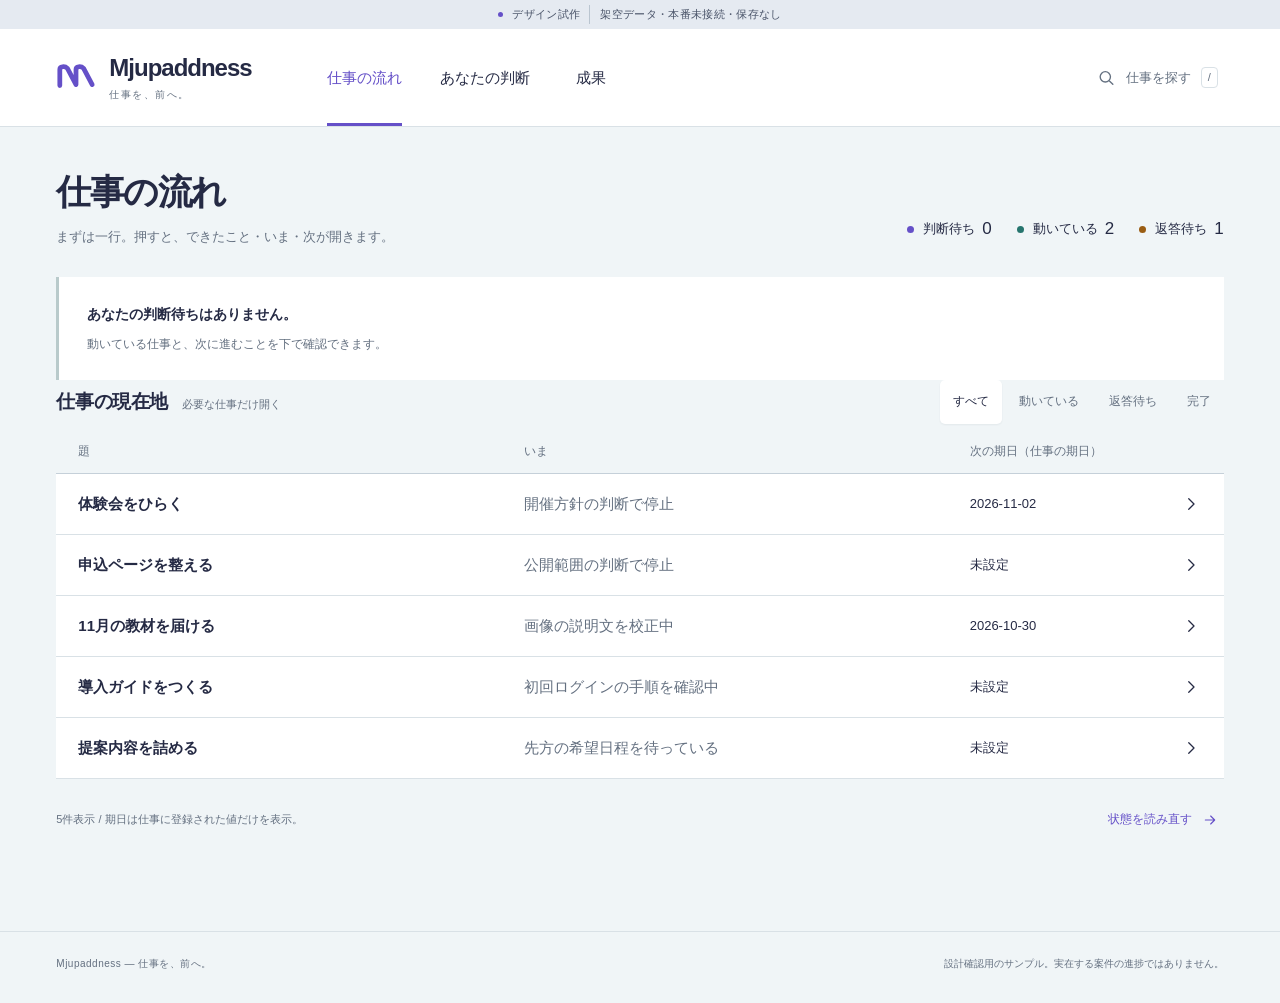
==== index.html @ ec2c4262 "Kapi UI prototype (fictional data)" ====
<!doctype html>
<html lang="ja"><head><meta charset="utf-8"><meta name="viewport" content="width=device-width,initial-scale=1"><meta name="robots" content="noindex,nofollow">
<title>Mjupaddness 試作</title>
<link rel="icon" href="mark.svg" type="image/svg+xml"><link rel="stylesheet" href="style.css"><link rel="stylesheet" href="readability.css">
</head><body>

<a class="skip" href="#main">本文へ移動</a>
<div class="prototype"><span class="prototype-dot"></span>デザイン試作 <span class="prototype-detail">架空データ・本番未接続・保存なし</span></div>
<header class="masthead">
 <a class="brand" href="#flow" aria-label="Mjupaddness 仕事の流れへ"><svg class="brand-mark" viewBox="0 0 42 32" aria-hidden="true"><path d="M4 25V8c0-3 5-4 8-1l9 17V8c0-3 5-4 8-1l9 17" fill="none" stroke="currentColor" stroke-width="5" stroke-linecap="round" stroke-linejoin="round"/></svg><span>Mjupaddness<span class="brand-caption">仕事を、前へ。</span></span></a>
 <nav class="main-nav" aria-label="メイン"><a href="#flow" data-nav="flow">仕事の流れ</a><a href="#decisions" data-nav="decisions">あなたの判断<span id="nav-count"></span></a><a href="#results" data-nav="results">成果</a></nav>
 <button class="search-open" id="open-search" aria-label="仕事を検索"><svg viewBox="0 0 24 24" aria-hidden="true"><circle cx="10.5" cy="10.5" r="6.5"/><path d="m16 16 4 4"/></svg><span>仕事を探す</span><kbd>/</kbd></button>
</header>
<main id="main" tabindex="-1"><div class="loading-state" role="status"><span class="loading-line"></span>仕事の状態を読み込んでいます</div></main>
<footer class="footer"><span>Mjupaddness — 仕事を、前へ。</span><span>設計確認用のサンプル。実在する案件の進捗ではありません。</span></footer>
<dialog id="search-dialog" aria-labelledby="search-title"><div class="dialog-head"><h2 id="search-title">仕事を探す</h2><button class="icon-button" id="close-search" aria-label="検索を閉じる">×</button></div><label class="search-box"><svg viewBox="0 0 24 24" aria-hidden="true"><circle cx="10.5" cy="10.5" r="6.5"/><path d="m16 16 4 4"/></svg><input id="search-input" type="search" placeholder="仕事名・判断内容・担当で検索" autocomplete="off"></label><div id="search-results" aria-live="polite"></div><p class="dialog-foot">この画面内のサンプルを検索します。<kbd>esc</kbd> で閉じる</p></dialog>
<div id="toast" class="toast" role="status" hidden></div>
<script type="module" src="app.mjs"></script>

</body></html>
---- style.css ----
@charset "UTF-8";
:root{--desk:#f0f5f7;--paper:#fff;--ink:#252a44;--muted:#647080;--line:#d9e1e6;--violet:#6550c8;--violet-dark:#4c37ab;--lilac:#eeebfa;--amber:#9a5d13;--teal:#26756e;--sans:"Hiragino Kaku Gothic ProN","Hiragino Sans","Yu Gothic",Meiryo,sans-serif;--radius:10px}
*{box-sizing:border-box}.sr-only{position:absolute;width:1px;height:1px;padding:0;margin:-1px;overflow:hidden;clip:rect(0,0,0,0);white-space:nowrap;border:0}html{scroll-behavior:smooth;scroll-padding-top:46px}body{margin:0;background:var(--desk);color:var(--ink);font-family:var(--sans);font-size:16px;line-height:1.8;-webkit-font-smoothing:antialiased}button,input,textarea{font:inherit}button,a,input,textarea{touch-action:manipulation}button,a{-webkit-tap-highlight-color:transparent}button{color:inherit;cursor:pointer}a{color:inherit;text-decoration:none}button{border:0;background:none}button:disabled{cursor:default;opacity:.45}h1,h2,h3,p{margin:0}h1,h2,h3{font-weight:600;overflow-wrap:anywhere}p,dd,li{overflow-wrap:anywhere}svg{width:22px;height:22px;fill:none;stroke:currentColor;stroke-width:1.7;stroke-linecap:round;stroke-linejoin:round;flex:none}button:focus-visible,a:focus-visible,input:focus-visible,textarea:focus-visible,summary:focus-visible{outline:3px solid var(--violet);outline-offset:4px}button:focus:not(:focus-visible){outline:none}[hidden]{display:none!important}.skip{position:fixed;left:12px;top:-90px;z-index:100;background:white;padding:12px}.skip:focus{top:8px}.prototype{position:sticky;top:0;z-index:30;height:29px;background:#e5eaf1;color:#485267;font-size:11px;display:flex;justify-content:center;align-items:center;gap:9px;letter-spacing:.03em}.prototype-dot{width:5px;height:5px;border-radius:50%;background:var(--violet)}.prototype-detail{padding-left:10px;border-left:1px solid #bac5d0}.masthead{min-height:98px;padding:0 4.4%;display:flex;align-items:center;justify-content:space-between;gap:30px;background:white;border-bottom:1px solid var(--line)}.brand{display:flex;align-items:center;gap:13px;line-height:1.2;font-family:var(--sans);font-size:24px;font-weight:700;letter-spacing:-1px}.brand-mark{width:40px;height:32px;color:var(--violet)}.brand-caption{display:block;margin-top:7px;color:var(--muted);font-size:10px;font-weight:400;letter-spacing:.15em}.main-nav{display:flex;align-self:stretch;gap:38px;align-items:stretch;margin-left:45px}.main-nav a{position:relative;display:flex;align-items:center;gap:8px;font-size:15px;white-space:nowrap;font-weight:500}.main-nav a[aria-current=page]{color:var(--violet)}.main-nav a[aria-current=page]:after{content:"";position:absolute;height:3px;background:var(--violet);bottom:0;left:0;right:0}.main-nav #nav-count:not(:empty){font-size:11px;background:var(--lilac);min-width:22px;height:22px;border-radius:6px;display:grid;place-items:center}.search-open{display:flex;align-items:center;gap:10px;min-height:44px;color:var(--muted);font-size:13px;margin-left:auto}.search-open svg{width:19px}.search-open kbd,kbd{font-family:inherit;font-size:11px;border:1px solid var(--line);padding:0 6px;border-radius:4px;background:white;color:var(--muted)}main{max-width:1440px;padding:40px 4.4% 70px;margin:0 auto;min-height:70vh}main:focus{outline:none}.page-heading{display:flex;justify-content:space-between;align-items:flex-end;gap:24px;margin-bottom:29px}h1{font-size:35px;letter-spacing:-.045em;line-height:1.4}.page-subtitle{font-size:13px;color:var(--muted);margin-top:9px}.heading-status{display:flex;gap:25px;font-size:13px;padding-bottom:4px;white-space:nowrap}.heading-status span{display:flex;gap:7px;align-items:center}.heading-status b{font-size:17px;font-weight:500}.status-dot{width:7px;height:7px;display:inline-block;border-radius:50%;background:var(--violet);margin-right:2px}.status-dot.active{background:var(--teal)}.status-dot.external{background:var(--amber)}.focus{background:var(--lilac);border-radius:4px 24px 24px 4px;display:grid;grid-template-columns:minmax(0,1.4fr) minmax(310px,1fr);position:relative;margin-bottom:44px;isolation:isolate}.focus-main{padding:25px 36px 28px;min-width:0}.focus-heading{display:flex;align-items:center;gap:9px;font-size:12px;color:var(--violet);font-weight:600;margin-bottom:15px}.focus-heading svg{width:21px;height:20px}.focus-question{font-size:27px;line-height:1.75;letter-spacing:-.02em;font-weight:600;max-width:690px;display:block;text-align:left}.focus-meta{display:flex;gap:20px;align-items:center;margin-top:20px;font-size:12px;color:#64647c}.focus-meta .work-name{color:var(--ink);font-size:13px;border-bottom:1px solid #b4a9db;padding-bottom:1px}.focus-proposal{margin-top:17px;max-width:660px;color:#53566e;font-size:14px;line-height:1.8}.focus-proposal span{color:var(--violet);font-size:11px;display:block;margin-bottom:2px}.handoff{background:var(--violet);color:white;padding:27px 32px 25px 38px;border-radius:0 24px 24px 0;position:relative;display:flex;flex-direction:column;justify-content:space-between;gap:22px}.handoff:before{content:"";position:absolute;top:34px;left:-10px;width:20px;height:20px;border-radius:50%;background:var(--lilac)}.handoff-label{display:flex;align-items:center;gap:12px;color:#e4dff8;font-size:12px}.handoff-label:after{content:"";border-top:1px dashed #aaa0e5;flex:1}.handoff h3{font-size:21px;font-weight:500;line-height:1.8;margin:9px 0 5px;max-width:310px}.handoff .next-owner{font-size:12px;color:#e2dcf6}.focus-action-row{display:flex;justify-content:space-between;align-items:center;gap:12px}.primary{background:var(--violet);color:white;min-height:48px;padding:11px 21px;border-radius:7px;display:inline-flex;gap:23px;justify-content:center;align-items:center;font-size:14px;font-weight:500;line-height:1.6}.primary:hover{background:var(--violet-dark)}.primary.light{background:white;color:var(--violet);font-size:13px;min-height:46px;padding:11px 17px;gap:12px}.primary.light:hover{background:var(--lilac)}.primary svg{width:18px}.pager{display:flex;align-items:center;gap:4px;font-size:11px;color:#e5dff8}.pager button{width:34px;height:44px;display:grid;place-items:center;color:white;border:1px solid #ffffff45;border-radius:5px}.pager button:hover{background:#ffffff15}.pager span{margin-right:8px;white-space:nowrap}.pager svg{width:15px}.section-head{display:flex;justify-content:space-between;align-items:center;gap:20px;margin-bottom:17px}.section-head h2{font-size:19px;font-weight:600;letter-spacing:-.02em}.section-head-left{display:flex;align-items:baseline;gap:14px}.section-note{font-size:11px;color:var(--muted)}.filters{display:flex;gap:4px}.filters button{font-size:12px;min-height:44px;padding:8px 13px;border-radius:5px;color:var(--muted)}.filters button[aria-pressed=true]{background:white;color:var(--ink);box-shadow:0 1px 2px #252a4410}.filters button:hover{color:var(--violet)}.flow-labels,.workline{display:grid;grid-template-columns:minmax(180px,1fr) minmax(140px,.88fr) minmax(170px,1fr) minmax(170px,1.04fr) 44px;column-gap:23px}.flow-labels{padding:0 22px 10px;color:var(--muted);font-size:10px;letter-spacing:.05em}.flow-labels span:first-child{font-size:11px}.flow-labels .now-label{color:var(--ink)}.worklines{border-top:1px solid #c5d0d9}.workline{background:white;padding:27px 22px 25px;border-bottom:1px solid var(--line);align-items:start;position:relative;min-height:144px}.workline:hover{background:#fcfdff}.work-title{min-width:0}.project-name{color:var(--muted);font-size:10px;margin-bottom:5px}.work-title h3{font-size:16px;line-height:1.7;font-weight:600;letter-spacing:-.02em}.work-title h3 a:hover{color:var(--violet)}.work-owner{font-size:11px;color:var(--muted);margin-top:9px}.journey-cell{font-size:13px;line-height:1.85;position:relative;padding-top:23px;min-width:0}.journey-cell:before{content:"";position:absolute;left:0;top:5px;width:7px;height:7px;background:#b1bec7;border-radius:50%;box-shadow:0 0 0 5px white;z-index:2}.journey-cell:after{content:"";position:absolute;top:8px;left:8px;right:-23px;border-top:1px solid #b1bec7}.journey-cell.done-cell{color:var(--muted)}.journey-cell.done-cell:before{background:#97aaa8}.journey-cell.now-cell{color:var(--ink);font-weight:500}.journey-cell.now-cell:before{background:var(--teal);box-shadow:0 0 0 4px #e8f3f1}.journey-cell.now-cell:after{border-top:1px dashed #c1cbd3}.workline[data-state=decision] .now-cell:before{background:var(--violet);box-shadow:0 0 0 4px var(--lilac)}.workline[data-state=external] .now-cell:before,.workline[data-state=blocked] .now-cell:before{background:var(--amber);box-shadow:0 0 0 4px #f9eedf}.journey-cell.next-cell:before{background:white;border:1px solid #c0ccd6;width:7px;height:7px}.journey-cell.next-cell:after{display:none}.journey-cell small{font-size:10px;display:block;color:var(--muted);margin-top:4px;font-weight:400}.journey-cell .mobile-label{display:none}.work-open{width:44px;height:44px;display:grid;place-items:center;align-self:center;border:1px solid var(--line);border-radius:50%;color:var(--muted)}.work-open:hover{color:var(--violet);border-color:var(--violet)}.work-open svg{width:18px}.flow-bottom{display:flex;justify-content:space-between;align-items:center;gap:20px;padding:19px 0;color:var(--muted);font-size:11px}.text-button{display:inline-flex;gap:10px;align-items:center;min-height:44px;font-size:12px;color:var(--violet)}.text-button svg{width:16px}.compact-empty{background:white;padding:25px 28px;font-size:14px;border-left:3px solid #b9cacb}.compact-empty p{font-size:12px;color:var(--muted);margin-top:6px}.view-top{display:flex;justify-content:space-between;align-items:center;gap:15px;margin-bottom:24px}.back{font-size:13px;display:inline-flex;gap:9px;align-items:center;min-height:44px;color:var(--muted)}.back svg{width:17px}.back:hover{color:var(--violet)}.detail-position{font-size:12px;color:var(--muted);display:flex;gap:16px;align-items:center}.detail-position a{min-height:44px;display:flex;align-items:center;color:var(--violet);gap:9px}.detail-position svg{width:15px}.decision-page{max-width:1110px;margin:0 auto}.detail-heading{margin-bottom:30px}.detail-kicker{font-size:12px;color:var(--violet);display:flex;gap:12px;align-items:center;margin-bottom:11px}.detail-kicker:before{content:"";width:20px;height:3px;background:var(--violet)}.detail-heading h1{font-size:34px;line-height:1.75;max-width:890px;letter-spacing:-.025em}.detail-work-meta{display:flex;flex-wrap:wrap;gap:8px 24px;font-size:12px;color:var(--muted);margin-top:17px}.detail-work-meta a{border-bottom:1px solid #bcb1e0;color:var(--violet)}.decision-body{display:grid;grid-template-columns:1.1fr 1fr;gap:0;background:white;border-radius:5px 20px 5px 5px;overflow:hidden}.recommendation{padding:33px 36px;background:var(--lilac)}.block-label{font-size:12px;color:var(--violet);font-weight:500;margin-bottom:14px}.recommendation h2{font-size:22px;line-height:1.9;font-weight:500}.not-decided{font-size:11px;color:#655a8e;margin-top:16px;display:flex;gap:7px;align-items:center}.not-decided:before{content:"";height:5px;width:5px;border-radius:50%;background:var(--violet)}.consequence{padding:32px 35px}.consequence h2{font-size:12px;color:var(--muted);font-weight:400;margin-bottom:10px}.consequence .impact-text{font-size:15px;line-height:1.9}.after-decision{margin-top:24px;border-top:1px solid var(--line);padding-top:20px}.after-decision .block-label{margin-bottom:9px}.after-decision p{font-size:16px;line-height:1.9}.after-decision small{font-size:11px;color:var(--muted);display:block;margin-top:5px}.answer-area{margin-top:35px;padding:28px 0;border-top:1px solid #c6d0d9}.answer-title{display:flex;justify-content:space-between;align-items:baseline;gap:16px;margin-bottom:14px}.answer-title h2{font-size:17px}.answer-title .text-button{font-size:11px;min-height:36px}.answer-area textarea{resize:vertical;width:100%;min-height:132px;max-height:450px;background:white;border:1px solid #c7d1da;padding:18px 20px;line-height:1.9;font-size:15px;color:var(--ink);border-radius:6px}.answer-actions{display:flex;align-items:center;justify-content:space-between;gap:20px;margin-top:14px}.answer-actions p{font-size:11px;color:var(--muted);max-width:460px}.secondary{min-height:44px;border:1px solid #c0cbd5;border-radius:6px;padding:9px 16px;font-size:13px;display:inline-flex;align-items:center;justify-content:center;gap:10px;background:white}.secondary:hover{border-color:var(--violet);color:var(--violet)}.decision-sources{border-top:1px solid var(--line);padding:18px 0;font-size:12px;color:var(--muted);display:flex;align-items:center;justify-content:space-between;gap:20px}.decision-sources .text-button{font-size:13px}.decision-sources p{font-size:11px}.decision-help{font-size:11px;color:var(--muted);padding:14px 0}.decision-help summary{cursor:pointer;min-height:44px;display:flex;align-items:center;gap:10px}.decision-help summary:before{content:"＋";font-size:14px}.decision-help[open] summary:before{content:"−"}.decision-help p{padding:0 0 12px 23px;max-width:700px;line-height:1.9}.queue-list{background:white;border-top:1px solid #c5d0d9;margin-top:28px}.queue-item{display:grid;grid-template-columns:1fr auto;gap:22px;align-items:center;padding:30px 30px;border-bottom:1px solid var(--line);min-height:150px}.queue-item .queue-question{display:block;font-size:23px;line-height:1.8;max-width:800px}.queue-item:hover{background:#faf9fe}.queue-item small{display:block;color:var(--muted);font-size:12px;margin-top:9px}.queue-item .work-open{margin-left:20px}.work-detail-page{max-width:1130px;margin:auto}.work-detail-head{display:flex;justify-content:space-between;gap:30px;align-items:flex-start;margin:10px 0 34px}.work-detail-head h1{font-size:35px;line-height:1.6}.work-detail-head .project-name{font-size:12px;margin-bottom:8px}.work-detail-status{display:flex;align-items:center;gap:10px;font-size:13px;min-height:44px;margin-top:9px}.detail-journey{display:grid;grid-template-columns:repeat(4,1fr);gap:22px;background:white;padding:30px 35px 28px;margin-bottom:29px;border-radius:4px}.stage{position:relative;padding-top:32px;font-size:14px;line-height:1.8}.stage:before{content:"";position:absolute;left:0;top:5px;width:11px;height:11px;border:1px solid #bdc9d2;background:white;border-radius:50%;z-index:2;box-shadow:0 0 0 5px white}.stage:after{content:"";position:absolute;left:10px;right:-22px;top:10px;border-top:1px dashed #c6d0d7}.stage:last-child:after{display:none}.stage[data-state=done]:before{background:var(--teal);border-color:var(--teal)}.stage[data-state=done]:after{border-style:solid;border-color:#a2b9b5}.stage[data-state=active]:before{background:var(--teal);border-color:var(--teal);box-shadow:0 0 0 5px #e7f3f0}.stage[data-state=blocked]:before{background:var(--violet);border-color:var(--violet);box-shadow:0 0 0 5px var(--lilac)}.stage small{display:block;font-size:10px;color:var(--muted);margin-top:5px}.work-current{display:grid;grid-template-columns:1fr 1fr;gap:36px;padding:26px 0 30px;border-bottom:1px solid #c9d3db}.work-current h2{font-size:12px;color:var(--muted);font-weight:400;margin-bottom:9px}.work-current p{font-size:21px;line-height:1.8}.work-current small{font-size:12px;color:var(--muted);display:block;margin-top:9px}.work-current .primary{margin-top:15px;font-size:13px}.tabs{display:flex;gap:28px;border-bottom:1px solid #c4cfd7;margin-top:28px}.tabs button{font-size:13px;min-height:50px;padding:8px 2px;position:relative;color:var(--muted)}.tabs button[aria-selected=true]{color:var(--violet)}.tabs button[aria-selected=true]:after{content:"";position:absolute;bottom:-1px;left:0;right:0;height:2px;background:var(--violet)}.tab-content{padding:28px 0;min-height:200px}.definition-list{margin:0;display:grid;grid-template-columns:1fr 1fr;gap:32px 40px}.definition-list dt{font-size:12px;color:var(--muted);margin-bottom:7px}.definition-list dd{margin:0;max-width:580px;line-height:1.95;font-size:15px}.artifact-list{background:white;border-top:1px solid var(--line)}.artifact-row{display:flex;align-items:center;gap:18px;padding:22px 25px;border-bottom:1px solid var(--line);min-height:90px}.artifact-row:hover{background:#faf9fe}.file-glyph{width:40px;height:48px;border:1px solid #b8afd8;border-radius:3px;display:grid;place-items:center;color:var(--violet);font-size:10px;line-height:1.3;letter-spacing:.02em}.artifact-name{font-size:15px;display:block}.artifact-meta{font-size:11px;color:var(--muted);margin-top:3px;display:block}.artifact-row>svg{margin-left:auto;width:18px;color:var(--violet)}.results-intro{font-size:13px;color:var(--muted);margin-top:12px}.history-list{list-style:none;padding:0;margin:0;max-width:800px}.history-list li{position:relative;padding:0 0 28px 30px;border-left:1px solid #ccd6de;margin-left:6px}.history-list li:before{content:"";position:absolute;left:-4px;top:11px;width:7px;height:7px;border-radius:50%;background:#a4b0bf}.history-list h3{font-size:15px}.history-list p{font-size:13px;color:var(--muted);margin-top:7px;line-height:1.9}.history-list li:last-child{border:0}.empty-panel,.error-state,.loading-state{max-width:800px;background:white;padding:40px 38px;border-radius:4px;border-top:3px solid var(--violet)}.empty-panel h2,.error-state h1{font-size:23px}.empty-panel p,.error-state p{margin-top:14px;font-size:14px;color:var(--muted);line-height:1.9}.empty-panel button,.error-state button{margin-top:23px}.loading-state{display:flex;align-items:center;gap:17px;font-size:14px;margin-top:15px}.loading-line{width:45px;height:3px;background:var(--lilac);position:relative}.loading-line:before{content:"";position:absolute;left:0;top:0;width:24px;height:3px;background:var(--violet);animation:load 1.3s ease-in-out infinite alternate}@keyframes load{to{transform:translateX(20px)}}.footer{border-top:1px solid var(--line);padding:23px 4.4% 30px;display:flex;justify-content:space-between;gap:20px;color:var(--muted);font-size:10px}.footer>span:first-child{letter-spacing:.05em}dialog{padding:26px 28px 18px;border:1px solid #d7d8e6;background:#fff;border-radius:12px;color:var(--ink);width:min(620px,calc(100% - 30px));max-height:80dvh;box-shadow:0 24px 100px #252a4426}dialog::backdrop{background:#252a444d;backdrop-filter:blur(3px)}.dialog-head{display:flex;justify-content:space-between;align-items:center;margin-bottom:20px}.dialog-head h2{font-size:19px}.icon-button{width:44px;height:44px;border-radius:50%;background:var(--desk);display:grid;place-items:center;font-size:25px;line-height:1}.search-box{display:flex;align-items:center;gap:12px;border-bottom:2px solid var(--violet);padding:0 0 10px;color:var(--violet)}.search-box input{width:100%;border:0;min-height:44px;outline:none;background:white;font-size:16px;color:var(--ink)}.search-box input:focus-visible{outline:none}.search-result{display:block;padding:18px 4px;border-bottom:1px solid var(--line);font-size:15px}.search-result:hover{color:var(--violet)}.search-result small{font-size:11px;color:var(--muted);display:block;margin-top:4px}.search-zero{font-size:14px;color:var(--muted);padding:30px 0}.dialog-foot{font-size:10px;color:var(--muted);margin-top:17px;line-height:1.7}.toast{position:fixed;bottom:28px;left:50%;transform:translateX(-50%);background:var(--ink);color:white;max-width:calc(100% - 30px);padding:13px 20px;z-index:60;border-radius:7px;font-size:13px;box-shadow:0 7px 30px #252a4430}.readable-sample{max-width:800px;margin:55px auto;padding:30px;line-height:2}.readable-sample h1{font-size:30px}.readable-sample h2{margin-top:30px;font-size:20px}.readable-sample p{margin-top:15px}.readable-sample .sample-warning{padding:15px 20px;background:var(--lilac);font-size:13px;margin-bottom:25px}.readable-sample a{display:inline-block;margin-top:30px;min-height:44px;color:var(--violet)}
@media(min-width:1600px){main{padding-left:60px;padding-right:60px}.masthead{padding-left:max(4.4%,calc((100vw - 1320px)/2));padding-right:max(4.4%,calc((100vw - 1320px)/2))}}
@media(max-width:1150px){.masthead{gap:20px;padding:0 4%}.main-nav{margin-left:10px;gap:25px}.search-open span,.search-open kbd{display:none}.brand{font-size:21px}.focus-main{padding-left:27px;padding-right:27px}.focus-question{font-size:24px}.handoff{padding-left:30px;padding-right:25px}.handoff h3{font-size:19px}.flow-labels,.workline{grid-template-columns:minmax(155px,.9fr) minmax(125px,.8fr) minmax(145px,1fr) minmax(145px,1fr) 38px;column-gap:16px}.journey-cell:after{right:-16px}.workline{padding-left:18px;padding-right:18px}.flow-labels{padding-left:18px;padding-right:18px}.work-title h3{font-size:14px}.journey-cell{font-size:12px}.work-open{width:38px;height:44px}.heading-status{gap:15px}.heading-status span{font-size:12px}.focus-action-row{flex-wrap:wrap}.pager{margin-left:auto}.section-note{display:none}}
@media(max-width:850px){.masthead{min-height:87px;gap:16px}.brand{font-size:19px;gap:9px}.brand-mark{width:32px}.brand-caption{font-size:8px}.main-nav{gap:22px;margin-left:0}.main-nav a{font-size:13px}.heading-status{font-size:11px;gap:14px}.heading-status b{font-size:14px}h1{font-size:30px}.focus{grid-template-columns:1.2fr 1fr}.focus-main{padding:23px}.focus-question{font-size:22px}.focus-proposal{font-size:12px}.focus-meta{gap:10px;font-size:10px;flex-wrap:wrap}.focus-meta .work-name{font-size:11px}.handoff{padding:25px}.handoff h3{font-size:18px}.primary.light{font-size:12px;padding-left:12px;padding-right:12px;gap:10px}.focus-action-row{gap:7px}.pager{width:100%;justify-content:flex-end}.workline{grid-template-columns:1fr 1.1fr 44px;gap:10px 24px;padding:23px}.work-title{grid-row:1/3}.journey-cell.done-cell{display:none}.journey-cell.now-cell{padding-top:0;grid-column:2;grid-row:1;padding-left:18px}.journey-cell.next-cell{padding-top:0;grid-column:2;grid-row:2;padding-left:18px;font-size:11px;color:var(--muted)}.journey-cell.now-cell:before{left:0;top:7px}.journey-cell.now-cell:after{left:3px;right:auto;top:15px;height:calc(100% + 7px);border-top:0;border-left:1px dashed #b4c6d0}.journey-cell.next-cell:before{left:0;top:7px}.work-open{grid-column:3;grid-row:1/3;width:44px}.flow-labels{grid-template-columns:1fr 1.1fr 44px;gap:24px;padding:0 23px 10px}.flow-labels span:nth-child(2),.flow-labels span:nth-child(4){display:none}.journey-cell .mobile-label{display:inline;color:var(--muted);font-size:10px;margin-right:7px}.detail-heading h1{font-size:29px}.recommendation{padding:26px}.consequence{padding:26px}.recommendation h2{font-size:20px}.definition-list{gap:25px}.page-heading{align-items:flex-start}.heading-status{padding-top:10px}.decision-body{grid-template-columns:1fr 1fr}}
@media(max-width:620px){html{scroll-padding-top:42px}.prototype{font-size:9px;height:27px;gap:7px;letter-spacing:0}.prototype-detail{padding-left:7px}.masthead{padding:15px 20px 0;display:grid;grid-template-columns:1fr 44px;gap:10px;min-height:115px}.brand{font-size:22px;gap:10px;align-self:center}.brand-mark{width:33px}.brand-caption{display:none}.main-nav{grid-column:1/3;grid-row:2;gap:29px;min-height:48px;align-self:stretch}.main-nav a{font-size:13px;gap:6px}.main-nav #nav-count:not(:empty){font-size:10px;min-width:19px;height:19px;border-radius:5px}.search-open{grid-column:2;grid-row:1;margin:0;min-width:44px;justify-content:center}.search-open svg{width:21px}main{padding:25px 20px 45px;min-height:65vh}.page-heading{margin-bottom:22px;display:block}.page-subtitle{font-size:11px;margin-top:7px}h1{font-size:29px;line-height:1.4;letter-spacing:-.04em}.heading-status{gap:19px;margin-top:13px;padding:0;font-size:11px}.heading-status span{font-size:11px;gap:5px}.heading-status b{font-size:14px}.status-dot{width:6px;height:6px}.focus{display:block;border-radius:4px 19px 19px 4px;margin-bottom:28px}.focus-main{padding:20px 22px 21px}.focus-heading{font-size:11px;margin-bottom:12px;gap:8px}.focus-heading svg{width:19px}.focus-question{font-size:23px;line-height:1.8;letter-spacing:-.025em}.focus-meta{margin-top:13px;gap:8px 16px;font-size:10px;line-height:1.8}.focus-meta .work-name{font-size:11px}.focus-proposal{font-size:12px;line-height:1.9;margin-top:14px}.focus-proposal span{font-size:10px}.handoff{padding:18px 22px 20px;border-radius:0 0 19px 4px;display:block}.handoff:before{width:16px;height:16px;left:auto;right:26px;top:-8px}.handoff-label{font-size:10px;gap:13px}.handoff h3{font-size:17px;line-height:1.7;margin:7px 0 3px;max-width:100%}.handoff .next-owner{font-size:10px}.focus-action-row{display:flex;flex-wrap:nowrap;margin-top:17px;justify-content:space-between;gap:8px}.primary.light{font-size:11px;min-height:44px;padding:9px 12px;gap:9px}.primary.light svg{width:16px}.pager{width:auto;font-size:10px;gap:3px}.pager span{margin-right:5px}.pager button{height:44px;width:30px}.pager svg{width:13px}.section-head{display:block;margin-bottom:10px}.section-head h2{font-size:17px}.section-head-left{gap:10px}.filters{margin-top:8px;gap:2px;justify-content:flex-start}.filters button{font-size:11px;padding:7px 11px;min-height:40px}.flow-labels{display:none}.workline{display:grid;grid-template-columns:1fr 44px;column-gap:12px;row-gap:0;padding:22px 17px 23px;min-height:0}.work-title{grid-row:auto;grid-column:1}.work-title h3{font-size:17px;line-height:1.7}.project-name{font-size:10px;margin-bottom:4px}.work-owner{font-size:10px;margin-top:5px}.work-open{grid-row:1;grid-column:2;align-self:center}.journey-cell.now-cell{grid-column:1/3;grid-row:2;padding-left:18px;margin:18px 0 0 3px;font-size:14px;line-height:1.9}.journey-cell.now-cell:before{top:10px}.journey-cell.now-cell:after{top:18px;height:calc(100% + 9px)}.journey-cell.next-cell{grid-column:1/3;grid-row:3;padding-left:18px;margin:13px 0 0 3px;font-size:12px;line-height:1.9}.journey-cell.next-cell:before{top:8px}.journey-cell small{font-size:10px;margin-top:2px}.journey-cell .mobile-label{font-size:10px;display:block;margin-bottom:3px}.flow-bottom{display:block;padding:13px 0;font-size:10px}.flow-bottom .text-button{font-size:11px}.view-top{margin-bottom:18px}.back{font-size:12px;gap:7px}.detail-position{font-size:10px;gap:10px}.detail-position a{font-size:10px;gap:4px}.detail-heading{margin-bottom:24px}.detail-kicker{font-size:10px;margin-bottom:10px;gap:9px}.detail-kicker:before{width:16px}.detail-heading h1{font-size:25px;line-height:1.85;letter-spacing:-.03em}.detail-work-meta{font-size:10px;margin-top:15px;gap:5px 16px;line-height:1.9}.decision-body{display:block;border-radius:4px 16px 4px 4px}.recommendation{padding:24px 24px}.block-label{font-size:11px;margin-bottom:11px}.recommendation h2{font-size:19px;line-height:1.95}.not-decided{font-size:10px;margin-top:13px}.consequence{padding:24px}.consequence h2{font-size:11px}.consequence .impact-text{font-size:14px;line-height:1.95}.after-decision{margin-top:20px;padding-top:18px}.after-decision p{font-size:15px;line-height:1.85}.after-decision small{font-size:10px}.answer-area{margin-top:28px;padding:22px 0}.answer-title{align-items:flex-start;gap:8px;margin-bottom:12px}.answer-title h2{font-size:15px}.answer-title .text-button{font-size:10px;min-height:30px;gap:5px;max-width:145px;line-height:1.7;text-align:right}.answer-area textarea{font-size:16px;line-height:1.9;padding:15px;min-height:155px}.answer-actions{display:block;margin-top:10px}.answer-actions p{font-size:10px}.answer-actions .secondary{margin-top:13px;font-size:12px;width:100%}.decision-sources{display:block;padding:13px 0}.decision-sources .text-button{font-size:12px}.decision-sources p{font-size:10px;line-height:1.9}.decision-help{font-size:10px}.decision-help p{padding-left:0}.queue-list{margin-top:20px}.queue-item{padding:23px 20px;gap:5px;min-height:0}.queue-item .queue-question{font-size:19px;line-height:1.9}.queue-item small{font-size:10px;line-height:1.9}.queue-item .work-open{margin-left:10px}.work-detail-head{display:block;margin:8px 0 23px}.work-detail-head h1{font-size:28px;line-height:1.75}.work-detail-head .project-name{font-size:11px}.work-detail-status{font-size:11px;margin-top:10px;min-height:30px}.detail-journey{grid-template-columns:1fr;gap:0;padding:26px 24px;margin-bottom:14px}.stage{padding:0 0 24px 30px;font-size:14px;line-height:1.7}.stage:last-child{padding-bottom:0}.stage:before{left:0;top:5px}.stage:after{top:16px;left:5px;right:auto;height:calc(100% - 4px);border-left:1px dashed #c6d0d7;border-top:0}.stage[data-state=done]:after{border-style:solid;border-color:#a2b9b5}.stage small{font-size:10px;margin-top:2px}.work-current{display:block;padding:20px 0}.work-current>div+div{margin-top:20px}.work-current h2{font-size:11px;margin-bottom:6px}.work-current p{font-size:19px;line-height:1.85}.work-current small{font-size:11px;margin-top:7px}.work-current .primary{min-height:44px;font-size:12px}.tabs{gap:25px;margin-top:20px}.tabs button{font-size:12px;min-height:47px}.definition-list{grid-template-columns:1fr;gap:22px}.definition-list dt{font-size:11px}.definition-list dd{font-size:14px;line-height:1.95}.tab-content{padding:23px 0}.artifact-row{padding:18px 18px;gap:13px}.artifact-name{font-size:13px;line-height:1.9}.artifact-meta{font-size:10px;line-height:1.8}.file-glyph{width:33px;height:42px;font-size:8px}.results-intro{font-size:12px;line-height:1.9}.history-list h3{font-size:14px}.history-list p{font-size:12px}.empty-panel,.error-state,.loading-state{padding:27px 23px}.empty-panel h2,.error-state h1{font-size:21px;line-height:1.8}.empty-panel p,.error-state p{font-size:13px}.loading-state{font-size:12px;gap:12px}.footer{padding:20px 20px;display:block;font-size:9px}.footer span{display:block}.footer span+span{margin-top:6px}dialog{padding:19px 20px 15px;max-height:85dvh}.dialog-head{margin-bottom:14px}.dialog-head h2{font-size:17px}.search-box{gap:8px}.search-box input{font-size:14px}.search-result{font-size:14px;line-height:1.8}.dialog-foot{font-size:9px}.toast{bottom:18px;font-size:12px;width:calc(100% - 35px);text-align:center}.readable-sample{margin:20px auto;padding:20px}.readable-sample h1{font-size:25px}}
@media(max-width:350px){.masthead{padding-left:16px;padding-right:16px}.main-nav{gap:22px}.main-nav a{font-size:12px}main{padding-left:16px;padding-right:16px}.focus-main{padding:18px}.focus-question{font-size:21px}.handoff{padding-left:18px;padding-right:18px}.focus-action-row{flex-wrap:wrap}.pager{margin-left:auto}.focus-proposal{font-size:11px}.heading-status{gap:12px}.filters button{padding-left:9px;padding-right:9px;font-size:10px}.detail-heading h1{font-size:23px}.answer-title{display:block}.answer-title .text-button{max-width:none;text-align:left;margin-top:5px}}
@media(prefers-reduced-motion:reduce){*,*:before,*:after{animation:none!important;transition:none!important;scroll-behavior:auto!important}}
---- readability.css ----
/* Readability pass after inspecting real PC and phone captures. */
/* Collapse feedback: scope overrides to the new native disclosures. */
.worklines .workline{display:block;min-height:0;padding:0;overflow:visible}
.work-summary,.collapsed-labels{display:grid;grid-template-columns:minmax(0,1fr) minmax(0,1fr) 190px 22px;gap:20px;align-items:center;padding:0 22px}
.work-summary{list-style:none;min-height:60px;cursor:pointer;border-radius:8px;font-size:15px}
.work-summary::-webkit-details-marker{display:none}
.work-summary:hover{background:var(--desk)}
.work-summary>span{min-width:0}
.summary-title,.summary-now{white-space:nowrap;overflow:hidden;text-overflow:ellipsis}
.summary-title{font-weight:600}.summary-now{color:var(--muted)}
.summary-due{font-size:13px;white-space:nowrap;font-variant-numeric:tabular-nums}.summary-due>span{display:none}
.collapsed-labels{font-size:12px;color:var(--muted);padding-bottom:10px}
.collapse-chevron{display:flex;align-items:center;justify-content:center}.collapse-chevron svg{width:18px;height:18px}
.workline[open]>.work-summary .collapse-chevron{transform:rotate(90deg)}
.work-expanded{padding:6px 22px 20px;border-top:1px solid var(--line)}
.expanded-title{font-weight:600;margin-top:14px;overflow-wrap:anywhere}
.expanded-meta{font-size:12px;color:var(--muted);margin:10px 0 16px}
.expanded-journey{display:grid;grid-template-columns:repeat(3,minmax(0,1fr));gap:24px;list-style:none;margin:0;padding:0}
.expanded-journey li{min-width:0;border-left:2px solid var(--line);padding-left:14px}
.expanded-journey li:nth-child(2){border-color:var(--violet)}.expanded-journey li:last-child{border-left-style:dashed}
.expanded-journey h3{font-size:12px;color:var(--muted);margin-bottom:6px}.expanded-journey p{font-size:15px}.expanded-journey small{font-size:12px;color:var(--muted)}
.expanded-links{display:flex;gap:24px;flex-wrap:wrap;margin-top:14px}.expanded-links a{min-height:44px}
.decision-overview{margin-bottom:28px}.decision-overview-head{display:flex;justify-content:space-between;align-items:center;margin-bottom:10px;gap:12px}.decision-overview-head h2{font-size:17px}.decision-overview-head h2 span{font-size:13px;color:var(--violet);margin-left:8px}.decision-overview-head>span{font-size:12px;color:var(--muted)}
.compact-queue{gap:0;margin:0;border:1px solid var(--line);border-radius:8px;background:var(--paper);overflow:visible}
.compact-queue .queue-item{padding:12px 20px;min-height:64px;gap:14px;border:0;border-bottom:1px solid var(--line);border-radius:0;box-shadow:none}
.compact-queue>.queue-item:last-child{border-bottom:0}.queue-copy{display:block;min-width:0}
.compact-queue .queue-question{display:block;white-space:nowrap;overflow:hidden;text-overflow:ellipsis;font-size:15px;line-height:1.7}
.compact-queue .queue-item small{display:block;white-space:nowrap;overflow:hidden;text-overflow:ellipsis;font-size:12px;line-height:1.7;margin-top:2px}
.queue-more>summary{cursor:pointer;padding:10px 20px;min-height:44px;color:var(--violet);font-size:14px}.more-hint{font-size:11px;margin-left:12px;color:var(--muted)}
@media(max-width:620px){
 .work-summary,.collapsed-labels{grid-template-columns:minmax(0,1fr) minmax(0,1fr) 72px 14px;gap:8px;padding-left:10px;padding-right:10px}
 .work-summary{min-height:54px;font-size:13px}.summary-due{font-size:11px}.collapsed-labels{font-size:10px;padding-bottom:8px}.collapsed-labels span:nth-child(3){font-size:0}.collapsed-labels span:nth-child(3):after{content:'次の期日';font-size:10px}
 .collapse-chevron svg{width:14px;height:14px}.work-expanded{padding:6px 14px 14px}.expanded-meta{font-size:11px}.expanded-journey{grid-template-columns:1fr;gap:16px}.expanded-journey p{font-size:15px}.expanded-links{gap:8px 20px}.expanded-links a{font-size:13px}
 .decision-overview-head h2{font-size:15px}.decision-overview-head>span{display:none}.compact-queue .queue-item{padding:10px 14px;min-height:64px}.compact-queue .queue-question{font-size:14px}.compact-queue .queue-item small{font-size:11px}.queue-more>summary{padding-left:14px}.decision-overview{margin-bottom:24px}
}
h1:focus{outline:none}.keep-phrase{display:inline-block;max-width:100%}.pager button{width:44px;min-width:44px}.filters button{min-height:44px}.work-open{min-width:44px;min-height:44px}.answer-title .text-button{min-height:44px}
@media(min-width:851px){.journey-cell{font-size:15px;line-height:1.9}.work-title h3{font-size:17px}.work-owner{font-size:12px}.workline{min-height:145px}.project-name{font-size:11px}.flow-labels{font-size:11px}.flow-labels span:first-child{font-size:11px}}
@media(max-width:620px){.focus-proposal{font-size:14px;line-height:1.85}.focus-proposal span{font-size:11px}.focus-meta{font-size:11px}.focus-meta .work-name{font-size:12px}.handoff .next-owner{font-size:11px}.journey-cell.now-cell{font-size:16px}.journey-cell.next-cell{font-size:14px}.work-owner{font-size:12px}.project-name{font-size:11px}.pager button{width:44px;min-width:44px}.pager span{margin-right:3px}.focus-action-row{gap:7px}.primary.light{font-size:11px;gap:7px;padding-left:10px;padding-right:10px}}
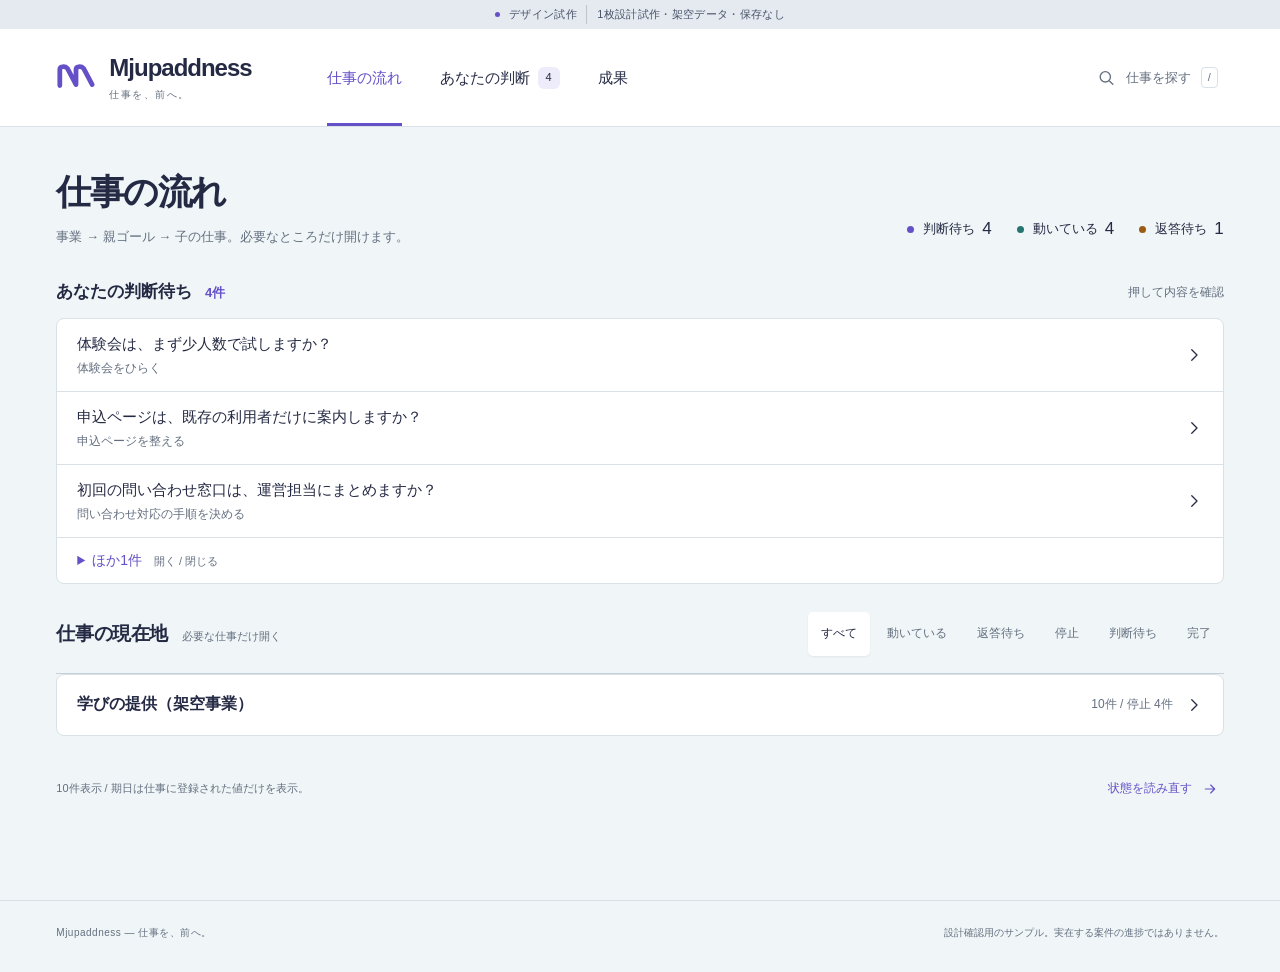
==== commit fa814c46: "Update approved Kapi prototype: collapsed goal tree and mobile layout" ====
--- a/index.html
+++ b/index.html
@@ -1,11 +1,77 @@
 <!doctype html>
-<html lang="ja"><head><meta charset="utf-8"><meta name="viewport" content="width=device-width,initial-scale=1"><meta name="robots" content="noindex,nofollow">
-<title>Mjupaddness 試作</title>
-<link rel="icon" href="mark.svg" type="image/svg+xml"><link rel="stylesheet" href="style.css"><link rel="stylesheet" href="readability.css">
-</head><body>
+<html lang="ja">
+<head><meta charset="utf-8"><meta name="viewport" content="width=device-width,initial-scale=1"><meta name="color-scheme" content="light"><meta name="theme-color" content="#f0f5f7"><title>仕事の流れ — Mjupaddness</title><meta name="robots" content="noindex,nofollow"><style>@charset "UTF-8";
+:root{--desk:#f0f5f7;--paper:#fff;--ink:#252a44;--muted:#647080;--line:#d9e1e6;--violet:#6550c8;--violet-dark:#4c37ab;--lilac:#eeebfa;--amber:#9a5d13;--teal:#26756e;--sans:"Hiragino Kaku Gothic ProN","Hiragino Sans","Yu Gothic",Meiryo,sans-serif;--radius:10px}
+*{box-sizing:border-box}.sr-only{position:absolute;width:1px;height:1px;padding:0;margin:-1px;overflow:hidden;clip:rect(0,0,0,0);white-space:nowrap;border:0}html{scroll-behavior:smooth;scroll-padding-top:46px}body{margin:0;background:var(--desk);color:var(--ink);font-family:var(--sans);font-size:16px;line-height:1.8;-webkit-font-smoothing:antialiased}button,input,textarea{font:inherit}button,a,input,textarea{touch-action:manipulation}button,a{-webkit-tap-highlight-color:transparent}button{color:inherit;cursor:pointer}a{color:inherit;text-decoration:none}button{border:0;background:none}button:disabled{cursor:default;opacity:.45}h1,h2,h3,p{margin:0}h1,h2,h3{font-weight:600;overflow-wrap:anywhere}p,dd,li{overflow-wrap:anywhere}svg{width:22px;height:22px;fill:none;stroke:currentColor;stroke-width:1.7;stroke-linecap:round;stroke-linejoin:round;flex:none}button:focus-visible,a:focus-visible,input:focus-visible,textarea:focus-visible,summary:focus-visible{outline:3px solid var(--violet);outline-offset:4px}button:focus:not(:focus-visible){outline:none}[hidden]{display:none!important}.skip{position:fixed;left:12px;top:-90px;z-index:100;background:white;padding:12px}.skip:focus{top:8px}.prototype{position:sticky;top:0;z-index:30;height:29px;background:#e5eaf1;color:#485267;font-size:11px;display:flex;justify-content:center;align-items:center;gap:9px;letter-spacing:.03em}.prototype-dot{width:5px;height:5px;border-radius:50%;background:var(--violet)}.prototype-detail{padding-left:10px;border-left:1px solid #bac5d0}.masthead{min-height:98px;padding:0 4.4%;display:flex;align-items:center;justify-content:space-between;gap:30px;background:white;border-bottom:1px solid var(--line)}.brand{display:flex;align-items:center;gap:13px;line-height:1.2;font-family:var(--sans);font-size:24px;font-weight:700;letter-spacing:-1px}.brand-mark{width:40px;height:32px;color:var(--violet)}.brand-caption{display:block;margin-top:7px;color:var(--muted);font-size:10px;font-weight:400;letter-spacing:.15em}.main-nav{display:flex;align-self:stretch;gap:38px;align-items:stretch;margin-left:45px}.main-nav a{position:relative;display:flex;align-items:center;gap:8px;font-size:15px;white-space:nowrap;font-weight:500}.main-nav a[aria-current=page]{color:var(--violet)}.main-nav a[aria-current=page]:after{content:"";position:absolute;height:3px;background:var(--violet);bottom:0;left:0;right:0}.main-nav #nav-count:not(:empty){font-size:11px;background:var(--lilac);min-width:22px;height:22px;border-radius:6px;display:grid;place-items:center}.search-open{display:flex;align-items:center;gap:10px;min-height:44px;color:var(--muted);font-size:13px;margin-left:auto}.search-open svg{width:19px}.search-open kbd,kbd{font-family:inherit;font-size:11px;border:1px solid var(--line);padding:0 6px;border-radius:4px;background:white;color:var(--muted)}main{max-width:1440px;padding:40px 4.4% 70px;margin:0 auto;min-height:70vh}main:focus{outline:none}.page-heading{display:flex;justify-content:space-between;align-items:flex-end;gap:24px;margin-bottom:29px}h1{font-size:35px;letter-spacing:-.045em;line-height:1.4}.page-subtitle{font-size:13px;color:var(--muted);margin-top:9px}.heading-status{display:flex;gap:25px;font-size:13px;padding-bottom:4px;white-space:nowrap}.heading-status span{display:flex;gap:7px;align-items:center}.heading-status b{font-size:17px;font-weight:500}.status-dot{width:7px;height:7px;display:inline-block;border-radius:50%;background:var(--violet);margin-right:2px}.status-dot.active{background:var(--teal)}.status-dot.external{background:var(--amber)}.focus{background:var(--lilac);border-radius:4px 24px 24px 4px;display:grid;grid-template-columns:minmax(0,1.4fr) minmax(310px,1fr);position:relative;margin-bottom:44px;isolation:isolate}.focus-main{padding:25px 36px 28px;min-width:0}.focus-heading{display:flex;align-items:center;gap:9px;font-size:12px;color:var(--violet);font-weight:600;margin-bottom:15px}.focus-heading svg{width:21px;height:20px}.focus-question{font-size:27px;line-height:1.75;letter-spacing:-.02em;font-weight:600;max-width:690px;display:block;text-align:left}.focus-meta{display:flex;gap:20px;align-items:center;margin-top:20px;font-size:12px;color:#64647c}.focus-meta .work-name{color:var(--ink);font-size:13px;border-bottom:1px solid #b4a9db;padding-bottom:1px}.focus-proposal{margin-top:17px;max-width:660px;color:#53566e;font-size:14px;line-height:1.8}.focus-proposal span{color:var(--violet);font-size:11px;display:block;margin-bottom:2px}.handoff{background:var(--violet);color:white;padding:27px 32px 25px 38px;border-radius:0 24px 24px 0;position:relative;display:flex;flex-direction:column;justify-content:space-between;gap:22px}.handoff:before{content:"";position:absolute;top:34px;left:-10px;width:20px;height:20px;border-radius:50%;background:var(--lilac)}.handoff-label{display:flex;align-items:center;gap:12px;color:#e4dff8;font-size:12px}.handoff-label:after{content:"";border-top:1px dashed #aaa0e5;flex:1}.handoff h3{font-size:21px;font-weight:500;line-height:1.8;margin:9px 0 5px;max-width:310px}.handoff .next-owner{font-size:12px;color:#e2dcf6}.focus-action-row{display:flex;justify-content:space-between;align-items:center;gap:12px}.primary{background:var(--violet);color:white;min-height:48px;padding:11px 21px;border-radius:7px;display:inline-flex;gap:23px;justify-content:center;align-items:center;font-size:14px;font-weight:500;line-height:1.6}.primary:hover{background:var(--violet-dark)}.primary.light{background:white;color:var(--violet);font-size:13px;min-height:46px;padding:11px 17px;gap:12px}.primary.light:hover{background:var(--lilac)}.primary svg{width:18px}.pager{display:flex;align-items:center;gap:4px;font-size:11px;color:#e5dff8}.pager button{width:34px;height:44px;display:grid;place-items:center;color:white;border:1px solid #ffffff45;border-radius:5px}.pager button:hover{background:#ffffff15}.pager span{margin-right:8px;white-space:nowrap}.pager svg{width:15px}.section-head{display:flex;justify-content:space-between;align-items:center;gap:20px;margin-bottom:17px}.section-head h2{font-size:19px;font-weight:600;letter-spacing:-.02em}.section-head-left{display:flex;align-items:baseline;gap:14px}.section-note{font-size:11px;color:var(--muted)}.filters{display:flex;gap:4px}.filters button{font-size:12px;min-height:44px;padding:8px 13px;border-radius:5px;color:var(--muted)}.filters button[aria-pressed=true]{background:white;color:var(--ink);box-shadow:0 1px 2px #252a4410}.filters button:hover{color:var(--violet)}.flow-labels,.workline{display:grid;grid-template-columns:minmax(180px,1fr) minmax(140px,.88fr) minmax(170px,1fr) minmax(170px,1.04fr) 44px;column-gap:23px}.flow-labels{padding:0 22px 10px;color:var(--muted);font-size:10px;letter-spacing:.05em}.flow-labels span:first-child{font-size:11px}.flow-labels .now-label{color:var(--ink)}.worklines{border-top:1px solid #c5d0d9}.workline{background:white;padding:27px 22px 25px;border-bottom:1px solid var(--line);align-items:start;position:relative;min-height:144px}.workline:hover{background:#fcfdff}.work-title{min-width:0}.project-name{color:var(--muted);font-size:10px;margin-bottom:5px}.work-title h3{font-size:16px;line-height:1.7;font-weight:600;letter-spacing:-.02em}.work-title h3 a:hover{color:var(--violet)}.work-owner{font-size:11px;color:var(--muted);margin-top:9px}.journey-cell{font-size:13px;line-height:1.85;position:relative;padding-top:23px;min-width:0}.journey-cell:before{content:"";position:absolute;left:0;top:5px;width:7px;height:7px;background:#b1bec7;border-radius:50%;box-shadow:0 0 0 5px white;z-index:2}.journey-cell:after{content:"";position:absolute;top:8px;left:8px;right:-23px;border-top:1px solid #b1bec7}.journey-cell.done-cell{color:var(--muted)}.journey-cell.done-cell:before{background:#97aaa8}.journey-cell.now-cell{color:var(--ink);font-weight:500}.journey-cell.now-cell:before{background:var(--teal);box-shadow:0 0 0 4px #e8f3f1}.journey-cell.now-cell:after{border-top:1px dashed #c1cbd3}.workline[data-state=decision] .now-cell:before{background:var(--violet);box-shadow:0 0 0 4px var(--lilac)}.workline[data-state=external] .now-cell:before,.workline[data-state=blocked] .now-cell:before{background:var(--amber);box-shadow:0 0 0 4px #f9eedf}.journey-cell.next-cell:before{background:white;border:1px solid #c0ccd6;width:7px;height:7px}.journey-cell.next-cell:after{display:none}.journey-cell small{font-size:10px;display:block;color:var(--muted);margin-top:4px;font-weight:400}.journey-cell .mobile-label{display:none}.work-open{width:44px;height:44px;display:grid;place-items:center;align-self:center;border:1px solid var(--line);border-radius:50%;color:var(--muted)}.work-open:hover{color:var(--violet);border-color:var(--violet)}.work-open svg{width:18px}.flow-bottom{display:flex;justify-content:space-between;align-items:center;gap:20px;padding:19px 0;color:var(--muted);font-size:11px}.text-button{display:inline-flex;gap:10px;align-items:center;min-height:44px;font-size:12px;color:var(--violet)}.text-button svg{width:16px}.compact-empty{background:white;padding:25px 28px;font-size:14px;border-left:3px solid #b9cacb}.compact-empty p{font-size:12px;color:var(--muted);margin-top:6px}.view-top{display:flex;justify-content:space-between;align-items:center;gap:15px;margin-bottom:24px}.back{font-size:13px;display:inline-flex;gap:9px;align-items:center;min-height:44px;color:var(--muted)}.back svg{width:17px}.back:hover{color:var(--violet)}.detail-position{font-size:12px;color:var(--muted);display:flex;gap:16px;align-items:center}.detail-position a{min-height:44px;display:flex;align-items:center;color:var(--violet);gap:9px}.detail-position svg{width:15px}.decision-page{max-width:1110px;margin:0 auto}.detail-heading{margin-bottom:30px}.detail-kicker{font-size:12px;color:var(--violet);display:flex;gap:12px;align-items:center;margin-bottom:11px}.detail-kicker:before{content:"";width:20px;height:3px;background:var(--violet)}.detail-heading h1{font-size:34px;line-height:1.75;max-width:890px;letter-spacing:-.025em}.detail-work-meta{display:flex;flex-wrap:wrap;gap:8px 24px;font-size:12px;color:var(--muted);margin-top:17px}.detail-work-meta a{border-bottom:1px solid #bcb1e0;color:var(--violet)}.decision-body{display:grid;grid-template-columns:1.1fr 1fr;gap:0;background:white;border-radius:5px 20px 5px 5px;overflow:hidden}.recommendation{padding:33px 36px;background:var(--lilac)}.block-label{font-size:12px;color:var(--violet);font-weight:500;margin-bottom:14px}.recommendation h2{font-size:22px;line-height:1.9;font-weight:500}.not-decided{font-size:11px;color:#655a8e;margin-top:16px;display:flex;gap:7px;align-items:center}.not-decided:before{content:"";height:5px;width:5px;border-radius:50%;background:var(--violet)}.consequence{padding:32px 35px}.consequence h2{font-size:12px;color:var(--muted);font-weight:400;margin-bottom:10px}.consequence .impact-text{font-size:15px;line-height:1.9}.after-decision{margin-top:24px;border-top:1px solid var(--line);padding-top:20px}.after-decision .block-label{margin-bottom:9px}.after-decision p{font-size:16px;line-height:1.9}.after-decision small{font-size:11px;color:var(--muted);display:block;margin-top:5px}.answer-area{margin-top:35px;padding:28px 0;border-top:1px solid #c6d0d9}.answer-title{display:flex;justify-content:space-between;align-items:baseline;gap:16px;margin-bottom:14px}.answer-title h2{font-size:17px}.answer-title .text-button{font-size:11px;min-height:36px}.answer-area textarea{resize:vertical;width:100%;min-height:132px;max-height:450px;background:white;border:1px solid #c7d1da;padding:18px 20px;line-height:1.9;font-size:15px;color:var(--ink);border-radius:6px}.answer-actions{display:flex;align-items:center;justify-content:space-between;gap:20px;margin-top:14px}.answer-actions p{font-size:11px;color:var(--muted);max-width:460px}.secondary{min-height:44px;border:1px solid #c0cbd5;border-radius:6px;padding:9px 16px;font-size:13px;display:inline-flex;align-items:center;justify-content:center;gap:10px;background:white}.secondary:hover{border-color:var(--violet);color:var(--violet)}.decision-sources{border-top:1px solid var(--line);padding:18px 0;font-size:12px;color:var(--muted);display:flex;align-items:center;justify-content:space-between;gap:20px}.decision-sources .text-button{font-size:13px}.decision-sources p{font-size:11px}.decision-help{font-size:11px;color:var(--muted);padding:14px 0}.decision-help summary{cursor:pointer;min-height:44px;display:flex;align-items:center;gap:10px}.decision-help summary:before{content:"＋";font-size:14px}.decision-help[open] summary:before{content:"−"}.decision-help p{padding:0 0 12px 23px;max-width:700px;line-height:1.9}.queue-list{background:white;border-top:1px solid #c5d0d9;margin-top:28px}.queue-item{display:grid;grid-template-columns:minmax(0,1fr) auto;gap:22px;align-items:center;padding:30px 30px;border-bottom:1px solid var(--line);min-height:150px}.queue-item .queue-question{display:block;font-size:23px;line-height:1.8;max-width:800px}.queue-item:hover{background:#faf9fe}.queue-item small{display:block;color:var(--muted);font-size:12px;margin-top:9px}.queue-item .work-open{margin-left:20px}.work-detail-page{max-width:1130px;margin:auto}.work-detail-head{display:flex;justify-content:space-between;gap:30px;align-items:flex-start;margin:10px 0 34px}.work-detail-head h1{font-size:35px;line-height:1.6}.work-detail-head .project-name{font-size:12px;margin-bottom:8px}.work-detail-status{display:flex;align-items:center;gap:10px;font-size:13px;min-height:44px;margin-top:9px}.detail-journey{display:grid;grid-template-columns:repeat(4,1fr);gap:22px;background:white;padding:30px 35px 28px;margin-bottom:29px;border-radius:4px}.stage{position:relative;padding-top:32px;font-size:14px;line-height:1.8}.stage:before{content:"";position:absolute;left:0;top:5px;width:11px;height:11px;border:1px solid #bdc9d2;background:white;border-radius:50%;z-index:2;box-shadow:0 0 0 5px white}.stage:after{content:"";position:absolute;left:10px;right:-22px;top:10px;border-top:1px dashed #c6d0d7}.stage:last-child:after{display:none}.stage[data-state=done]:before{background:var(--teal);border-color:var(--teal)}.stage[data-state=done]:after{border-style:solid;border-color:#a2b9b5}.stage[data-state=active]:before{background:var(--teal);border-color:var(--teal);box-shadow:0 0 0 5px #e7f3f0}.stage[data-state=blocked]:before{background:var(--violet);border-color:var(--violet);box-shadow:0 0 0 5px var(--lilac)}.stage small{display:block;font-size:10px;color:var(--muted);margin-top:5px}.work-current{display:grid;grid-template-columns:1fr 1fr;gap:36px;padding:26px 0 30px;border-bottom:1px solid #c9d3db}.work-current h2{font-size:12px;color:var(--muted);font-weight:400;margin-bottom:9px}.work-current p{font-size:21px;line-height:1.8}.work-current small{font-size:12px;color:var(--muted);display:block;margin-top:9px}.work-current .primary{margin-top:15px;font-size:13px}.tabs{display:flex;gap:28px;border-bottom:1px solid #c4cfd7;margin-top:28px}.tabs button{font-size:13px;min-height:50px;padding:8px 2px;position:relative;color:var(--muted)}.tabs button[aria-selected=true]{color:var(--violet)}.tabs button[aria-selected=true]:after{content:"";position:absolute;bottom:-1px;left:0;right:0;height:2px;background:var(--violet)}.tab-content{padding:28px 0;min-height:200px}.definition-list{margin:0;display:grid;grid-template-columns:1fr 1fr;gap:32px 40px}.definition-list dt{font-size:12px;color:var(--muted);margin-bottom:7px}.definition-list dd{margin:0;max-width:580px;line-height:1.95;font-size:15px}.artifact-list{background:white;border-top:1px solid var(--line)}.artifact-row{display:flex;align-items:center;gap:18px;padding:22px 25px;border-bottom:1px solid var(--line);min-height:90px}.artifact-row:hover{background:#faf9fe}.file-glyph{width:40px;height:48px;border:1px solid #b8afd8;border-radius:3px;display:grid;place-items:center;color:var(--violet);font-size:10px;line-height:1.3;letter-spacing:.02em}.artifact-name{font-size:15px;display:block}.artifact-meta{font-size:11px;color:var(--muted);margin-top:3px;display:block}.artifact-row>svg{margin-left:auto;width:18px;color:var(--violet)}.results-intro{font-size:13px;color:var(--muted);margin-top:12px}.history-list{list-style:none;padding:0;margin:0;max-width:800px}.history-list li{position:relative;padding:0 0 28px 30px;border-left:1px solid #ccd6de;margin-left:6px}.history-list li:before{content:"";position:absolute;left:-4px;top:11px;width:7px;height:7px;border-radius:50%;background:#a4b0bf}.history-list h3{font-size:15px}.history-list p{font-size:13px;color:var(--muted);margin-top:7px;line-height:1.9}.history-list li:last-child{border:0}.empty-panel,.error-state,.loading-state{max-width:800px;background:white;padding:40px 38px;border-radius:4px;border-top:3px solid var(--violet)}.empty-panel h2,.error-state h1{font-size:23px}.empty-panel p,.error-state p{margin-top:14px;font-size:14px;color:var(--muted);line-height:1.9}.empty-panel button,.error-state button{margin-top:23px}.loading-state{display:flex;align-items:center;gap:17px;font-size:14px;margin-top:15px}.loading-line{width:45px;height:3px;background:var(--lilac);position:relative}.loading-line:before{content:"";position:absolute;left:0;top:0;width:24px;height:3px;background:var(--violet);animation:load 1.3s ease-in-out infinite alternate}@keyframes load{to{transform:translateX(20px)}}.footer{border-top:1px solid var(--line);padding:23px 4.4% 30px;display:flex;justify-content:space-between;gap:20px;color:var(--muted);font-size:10px}.footer>span:first-child{letter-spacing:.05em}dialog{padding:26px 28px 18px;border:1px solid #d7d8e6;background:#fff;border-radius:12px;color:var(--ink);width:min(620px,calc(100% - 30px));max-height:80dvh;box-shadow:0 24px 100px #252a4426}dialog::backdrop{background:#252a444d;backdrop-filter:blur(3px)}.dialog-head{display:flex;justify-content:space-between;align-items:center;margin-bottom:20px}.dialog-head h2{font-size:19px}.icon-button{width:44px;height:44px;border-radius:50%;background:var(--desk);display:grid;place-items:center;font-size:25px;line-height:1}.search-box{display:flex;align-items:center;gap:12px;border-bottom:2px solid var(--violet);padding:0 0 10px;color:var(--violet)}.search-box input{width:100%;border:0;min-height:44px;outline:none;background:white;font-size:16px;color:var(--ink)}.search-box input:focus-visible{outline:none}.search-result{display:block;padding:18px 4px;border-bottom:1px solid var(--line);font-size:15px}.search-result:hover{color:var(--violet)}.search-result small{font-size:11px;color:var(--muted);display:block;margin-top:4px}.search-zero{font-size:14px;color:var(--muted);padding:30px 0}.dialog-foot{font-size:10px;color:var(--muted);margin-top:17px;line-height:1.7}.toast{position:fixed;bottom:28px;left:50%;transform:translateX(-50%);background:var(--ink);color:white;max-width:calc(100% - 30px);padding:13px 20px;z-index:60;border-radius:7px;font-size:13px;box-shadow:0 7px 30px #252a4430}.readable-sample{max-width:800px;margin:55px auto;padding:30px;line-height:2}.readable-sample h1{font-size:30px}.readable-sample h2{margin-top:30px;font-size:20px}.readable-sample p{margin-top:15px}.readable-sample .sample-warning{padding:15px 20px;background:var(--lilac);font-size:13px;margin-bottom:25px}.readable-sample a{display:inline-block;margin-top:30px;min-height:44px;color:var(--violet)}
+@media(min-width:1600px){main{padding-left:60px;padding-right:60px}.masthead{padding-left:max(4.4%,calc((100vw - 1320px)/2));padding-right:max(4.4%,calc((100vw - 1320px)/2))}}
+@media(max-width:1150px){.masthead{gap:20px;padding:0 4%}.main-nav{margin-left:10px;gap:25px}.search-open span,.search-open kbd{display:none}.brand{font-size:21px}.focus-main{padding-left:27px;padding-right:27px}.focus-question{font-size:24px}.handoff{padding-left:30px;padding-right:25px}.handoff h3{font-size:19px}.flow-labels,.workline{grid-template-columns:minmax(155px,.9fr) minmax(125px,.8fr) minmax(145px,1fr) minmax(145px,1fr) 38px;column-gap:16px}.journey-cell:after{right:-16px}.workline{padding-left:18px;padding-right:18px}.flow-labels{padding-left:18px;padding-right:18px}.work-title h3{font-size:14px}.journey-cell{font-size:12px}.work-open{width:38px;height:44px}.heading-status{gap:15px}.heading-status span{font-size:12px}.focus-action-row{flex-wrap:wrap}.pager{margin-left:auto}.section-note{display:none}}
+@media(max-width:850px){.masthead{min-height:87px;gap:16px}.brand{font-size:19px;gap:9px}.brand-mark{width:32px}.brand-caption{font-size:8px}.main-nav{gap:22px;margin-left:0}.main-nav a{font-size:13px}.heading-status{font-size:11px;gap:14px}.heading-status b{font-size:14px}h1{font-size:30px}.focus{grid-template-columns:1.2fr 1fr}.focus-main{padding:23px}.focus-question{font-size:22px}.focus-proposal{font-size:12px}.focus-meta{gap:10px;font-size:10px;flex-wrap:wrap}.focus-meta .work-name{font-size:11px}.handoff{padding:25px}.handoff h3{font-size:18px}.primary.light{font-size:12px;padding-left:12px;padding-right:12px;gap:10px}.focus-action-row{gap:7px}.pager{width:100%;justify-content:flex-end}.workline{grid-template-columns:1fr 1.1fr 44px;gap:10px 24px;padding:23px}.work-title{grid-row:1/3}.journey-cell.done-cell{display:none}.journey-cell.now-cell{padding-top:0;grid-column:2;grid-row:1;padding-left:18px}.journey-cell.next-cell{padding-top:0;grid-column:2;grid-row:2;padding-left:18px;font-size:11px;color:var(--muted)}.journey-cell.now-cell:before{left:0;top:7px}.journey-cell.now-cell:after{left:3px;right:auto;top:15px;height:calc(100% + 7px);border-top:0;border-left:1px dashed #b4c6d0}.journey-cell.next-cell:before{left:0;top:7px}.work-open{grid-column:3;grid-row:1/3;width:44px}.flow-labels{grid-template-columns:1fr 1.1fr 44px;gap:24px;padding:0 23px 10px}.flow-labels span:nth-child(2),.flow-labels span:nth-child(4){display:none}.journey-cell .mobile-label{display:inline;color:var(--muted);font-size:10px;margin-right:7px}.detail-heading h1{font-size:29px}.recommendation{padding:26px}.consequence{padding:26px}.recommendation h2{font-size:20px}.definition-list{gap:25px}.page-heading{align-items:flex-start}.heading-status{padding-top:10px}.decision-body{grid-template-columns:1fr 1fr}}
+@media(max-width:620px){html{scroll-padding-top:42px}.prototype{font-size:9px;height:27px;gap:7px;letter-spacing:0}.prototype-detail{padding-left:7px}.masthead{padding:15px 20px 0;display:grid;grid-template-columns:1fr 44px;gap:10px;min-height:115px}.brand{font-size:22px;gap:10px;align-self:center}.brand-mark{width:33px}.brand-caption{display:none}.main-nav{grid-column:1/3;grid-row:2;gap:29px;min-height:48px;align-self:stretch}.main-nav a{font-size:13px;gap:6px}.main-nav #nav-count:not(:empty){font-size:10px;min-width:19px;height:19px;border-radius:5px}.search-open{grid-column:2;grid-row:1;margin:0;min-width:44px;justify-content:center}.search-open svg{width:21px}main{padding:25px 20px 45px;min-height:65vh}.page-heading{margin-bottom:22px;display:block}.page-subtitle{font-size:11px;margin-top:7px}h1{font-size:29px;line-height:1.4;letter-spacing:-.04em}.heading-status{gap:19px;margin-top:13px;padding:0;font-size:11px}.heading-status span{font-size:11px;gap:5px}.heading-status b{font-size:14px}.status-dot{width:6px;height:6px}.focus{display:block;border-radius:4px 19px 19px 4px;margin-bottom:28px}.focus-main{padding:20px 22px 21px}.focus-heading{font-size:11px;margin-bottom:12px;gap:8px}.focus-heading svg{width:19px}.focus-question{font-size:23px;line-height:1.8;letter-spacing:-.025em}.focus-meta{margin-top:13px;gap:8px 16px;font-size:10px;line-height:1.8}.focus-meta .work-name{font-size:11px}.focus-proposal{font-size:12px;line-height:1.9;margin-top:14px}.focus-proposal span{font-size:10px}.handoff{padding:18px 22px 20px;border-radius:0 0 19px 4px;display:block}.handoff:before{width:16px;height:16px;left:auto;right:26px;top:-8px}.handoff-label{font-size:10px;gap:13px}.handoff h3{font-size:17px;line-height:1.7;margin:7px 0 3px;max-width:100%}.handoff .next-owner{font-size:10px}.focus-action-row{display:flex;flex-wrap:nowrap;margin-top:17px;justify-content:space-between;gap:8px}.primary.light{font-size:11px;min-height:44px;padding:9px 12px;gap:9px}.primary.light svg{width:16px}.pager{width:auto;font-size:10px;gap:3px}.pager span{margin-right:5px}.pager button{height:44px;width:30px}.pager svg{width:13px}.section-head{display:block;margin-bottom:10px}.section-head h2{font-size:17px}.section-head-left{gap:10px}.filters{margin-top:8px;gap:2px;justify-content:flex-start}.filters button{font-size:11px;padding:7px 11px;min-height:40px}.flow-labels{display:none}.workline{display:grid;grid-template-columns:1fr 44px;column-gap:12px;row-gap:0;padding:22px 17px 23px;min-height:0}.work-title{grid-row:auto;grid-column:1}.work-title h3{font-size:17px;line-height:1.7}.project-name{font-size:10px;margin-bottom:4px}.work-owner{font-size:10px;margin-top:5px}.work-open{grid-row:1;grid-column:2;align-self:center}.journey-cell.now-cell{grid-column:1/3;grid-row:2;padding-left:18px;margin:18px 0 0 3px;font-size:14px;line-height:1.9}.journey-cell.now-cell:before{top:10px}.journey-cell.now-cell:after{top:18px;height:calc(100% + 9px)}.journey-cell.next-cell{grid-column:1/3;grid-row:3;padding-left:18px;margin:13px 0 0 3px;font-size:12px;line-height:1.9}.journey-cell.next-cell:before{top:8px}.journey-cell small{font-size:10px;margin-top:2px}.journey-cell .mobile-label{font-size:10px;display:block;margin-bottom:3px}.flow-bottom{display:block;padding:13px 0;font-size:10px}.flow-bottom .text-button{font-size:11px}.view-top{margin-bottom:18px}.back{font-size:12px;gap:7px}.detail-position{font-size:10px;gap:10px}.detail-position a{font-size:10px;gap:4px}.detail-heading{margin-bottom:24px}.detail-kicker{font-size:10px;margin-bottom:10px;gap:9px}.detail-kicker:before{width:16px}.detail-heading h1{font-size:25px;line-height:1.85;letter-spacing:-.03em}.detail-work-meta{font-size:10px;margin-top:15px;gap:5px 16px;line-height:1.9}.decision-body{display:block;border-radius:4px 16px 4px 4px}.recommendation{padding:24px 24px}.block-label{font-size:11px;margin-bottom:11px}.recommendation h2{font-size:19px;line-height:1.95}.not-decided{font-size:10px;margin-top:13px}.consequence{padding:24px}.consequence h2{font-size:11px}.consequence .impact-text{font-size:14px;line-height:1.95}.after-decision{margin-top:20px;padding-top:18px}.after-decision p{font-size:15px;line-height:1.85}.after-decision small{font-size:10px}.answer-area{margin-top:28px;padding:22px 0}.answer-title{align-items:flex-start;gap:8px;margin-bottom:12px}.answer-title h2{font-size:15px}.answer-title .text-button{font-size:10px;min-height:30px;gap:5px;max-width:145px;line-height:1.7;text-align:right}.answer-area textarea{font-size:16px;line-height:1.9;padding:15px;min-height:155px}.answer-actions{display:block;margin-top:10px}.answer-actions p{font-size:10px}.answer-actions .secondary{margin-top:13px;font-size:12px;width:100%}.decision-sources{display:block;padding:13px 0}.decision-sources .text-button{font-size:12px}.decision-sources p{font-size:10px;line-height:1.9}.decision-help{font-size:10px}.decision-help p{padding-left:0}.queue-list{margin-top:20px}.queue-item{padding:23px 20px;gap:5px;min-height:0}.queue-item .queue-question{font-size:19px;line-height:1.9}.queue-item small{font-size:10px;line-height:1.9}.queue-item .work-open{margin-left:10px}.work-detail-head{display:block;margin:8px 0 23px}.work-detail-head h1{font-size:28px;line-height:1.75}.work-detail-head .project-name{font-size:11px}.work-detail-status{font-size:11px;margin-top:10px;min-height:30px}.detail-journey{grid-template-columns:1fr;gap:0;padding:26px 24px;margin-bottom:14px}.stage{padding:0 0 24px 30px;font-size:14px;line-height:1.7}.stage:last-child{padding-bottom:0}.stage:before{left:0;top:5px}.stage:after{top:16px;left:5px;right:auto;height:calc(100% - 4px);border-left:1px dashed #c6d0d7;border-top:0}.stage[data-state=done]:after{border-style:solid;border-color:#a2b9b5}.stage small{font-size:10px;margin-top:2px}.work-current{display:block;padding:20px 0}.work-current>div+div{margin-top:20px}.work-current h2{font-size:11px;margin-bottom:6px}.work-current p{font-size:19px;line-height:1.85}.work-current small{font-size:11px;margin-top:7px}.work-current .primary{min-height:44px;font-size:12px}.tabs{gap:25px;margin-top:20px}.tabs button{font-size:12px;min-height:47px}.definition-list{grid-template-columns:1fr;gap:22px}.definition-list dt{font-size:11px}.definition-list dd{font-size:14px;line-height:1.95}.tab-content{padding:23px 0}.artifact-row{padding:18px 18px;gap:13px}.artifact-name{font-size:13px;line-height:1.9}.artifact-meta{font-size:10px;line-height:1.8}.file-glyph{width:33px;height:42px;font-size:8px}.results-intro{font-size:12px;line-height:1.9}.history-list h3{font-size:14px}.history-list p{font-size:12px}.empty-panel,.error-state,.loading-state{padding:27px 23px}.empty-panel h2,.error-state h1{font-size:21px;line-height:1.8}.empty-panel p,.error-state p{font-size:13px}.loading-state{font-size:12px;gap:12px}.footer{padding:20px 20px;display:block;font-size:9px}.footer span{display:block}.footer span+span{margin-top:6px}dialog{padding:19px 20px 15px;max-height:85dvh}.dialog-head{margin-bottom:14px}.dialog-head h2{font-size:17px}.search-box{gap:8px}.search-box input{font-size:14px}.search-result{font-size:14px;line-height:1.8}.dialog-foot{font-size:9px}.toast{bottom:18px;font-size:12px;width:calc(100% - 35px);text-align:center}.readable-sample{margin:20px auto;padding:20px}.readable-sample h1{font-size:25px}}
+@media(max-width:350px){.masthead{padding-left:16px;padding-right:16px}.main-nav{gap:22px}.main-nav a{font-size:12px}main{padding-left:16px;padding-right:16px}.focus-main{padding:18px}.focus-question{font-size:21px}.handoff{padding-left:18px;padding-right:18px}.focus-action-row{flex-wrap:wrap}.pager{margin-left:auto}.focus-proposal{font-size:11px}.heading-status{gap:12px}.filters button{padding-left:9px;padding-right:9px;font-size:10px}.detail-heading h1{font-size:23px}.answer-title{display:block}.answer-title .text-button{max-width:none;text-align:left;margin-top:5px}}
+@media(prefers-reduced-motion:reduce){*,*:before,*:after{animation:none!important;transition:none!important;scroll-behavior:auto!important}}
 
+
+/* Readability pass after inspecting real PC and phone captures. */
+/* Bound the actual layout boxes; never hide a page-wide overflow. */
+main{width:100%;min-width:0}
+.decision-overview,.compact-queue,.worklines,.business-group,.business-works,.work-children,.work-expanded{min-width:0;max-width:100%}
+.business-summary,.work-summary,.queue-copy{min-width:0;max-width:100%}
+.detail-work-meta>*{min-width:0;max-width:100%;overflow-wrap:anywhere}
+.state-chip{display:inline-block;vertical-align:baseline;font-size:10px;line-height:1.6;padding:1px 5px;border-radius:4px;background:var(--desk);color:var(--muted)}
+.state-chip[data-tone="decision"],.state-chip[data-tone="blocked"]{background:var(--lilac);color:var(--violet)}
+@media(max-width:620px){.filters{flex-wrap:wrap}.filters button{flex:0 0 auto;white-space:nowrap}}
+
+.business-group{border:1px solid var(--line);border-radius:8px;background:var(--paper);margin-bottom:12px;min-width:0}
+.business-summary{display:flex;align-items:center;gap:12px;min-height:60px;padding:14px 20px;cursor:pointer;list-style:none}
+.business-summary::-webkit-details-marker{display:none}.business-summary strong{flex:1;min-width:0;overflow-wrap:anywhere}.business-summary span{font-size:12px;color:var(--muted)}.business-summary svg{width:18px;height:18px;flex-shrink:0}.business-group[open]>.business-summary svg{transform:rotate(90deg)}
+.business-works{padding:0 12px 12px}.work-children{border-left:2px solid var(--line);margin-top:16px;padding-left:12px}.branch-count{display:block;font-size:11px;color:var(--muted);font-weight:400}
+@media(max-width:620px){
+ .worklines .work-summary{grid-template-columns:minmax(0,1fr) auto 14px;grid-template-rows:auto auto;gap:6px 8px;padding:12px 10px}
+ .worklines .summary-title{grid-column:1/3;grid-row:1;white-space:normal;overflow:visible;text-overflow:clip;overflow-wrap:anywhere;font-size:15px;line-height:1.6}
+ .worklines .summary-now{grid-column:1;grid-row:2;font-size:12px}.worklines .summary-due{grid-column:2;grid-row:2;font-size:11px}.worklines .summary-due>span{display:inline}.worklines .work-summary>.collapse-chevron{grid-column:3;grid-row:1/3}
+ .business-summary{padding:12px;flex-wrap:wrap;gap:8px}.business-summary strong{font-size:15px;flex-basis:100%}.business-summary svg{margin-left:auto}.business-works{padding:0 4px 8px}.work-children{padding-left:4px}.work-children .work-expanded{padding-left:6px;padding-right:6px}
+}
+/* Collapse feedback: scope overrides to the new native disclosures. */
+.worklines .workline{display:block;min-height:0;padding:0;overflow:visible}
+.work-summary,.collapsed-labels{display:grid;grid-template-columns:minmax(0,1fr) minmax(0,1fr) 190px 22px;gap:20px;align-items:center;padding:0 22px}
+.work-summary{list-style:none;min-height:60px;cursor:pointer;border-radius:8px;font-size:15px}
+.work-summary::-webkit-details-marker{display:none}
+.work-summary:hover{background:var(--desk)}
+.work-summary>span{min-width:0}
+.summary-title,.summary-now{white-space:nowrap;overflow:hidden;text-overflow:ellipsis}
+.summary-title{font-weight:600}.summary-now{color:var(--muted)}
+.summary-due{font-size:13px;white-space:nowrap;font-variant-numeric:tabular-nums}.summary-due>span{display:none}
+.collapsed-labels{font-size:12px;color:var(--muted);padding-bottom:10px}
+.collapse-chevron{display:flex;align-items:center;justify-content:center}.collapse-chevron svg{width:18px;height:18px}
+.workline[open]>.work-summary .collapse-chevron{transform:rotate(90deg)}
+.work-expanded{padding:6px 22px 20px;border-top:1px solid var(--line)}
+.expanded-title{font-weight:600;margin-top:14px;overflow-wrap:anywhere}
+.expanded-meta{font-size:12px;color:var(--muted);margin:10px 0 16px}
+.expanded-journey{display:grid;grid-template-columns:repeat(3,minmax(0,1fr));gap:24px;list-style:none;margin:0;padding:0}
+.expanded-journey li{min-width:0;border-left:2px solid var(--line);padding-left:14px}
+.expanded-journey li:nth-child(2){border-color:var(--violet)}.expanded-journey li:last-child{border-left-style:dashed}
+.expanded-journey h3{font-size:12px;color:var(--muted);margin-bottom:6px}.expanded-journey p{font-size:15px}.expanded-journey small{font-size:12px;color:var(--muted)}
+.expanded-links{display:flex;gap:24px;flex-wrap:wrap;margin-top:14px}.expanded-links a{min-height:44px}
+.decision-overview{margin-bottom:28px}.decision-overview-head{display:flex;justify-content:space-between;align-items:center;margin-bottom:10px;gap:12px}.decision-overview-head h2{font-size:17px}.decision-overview-head h2 span{font-size:13px;color:var(--violet);margin-left:8px}.decision-overview-head>span{font-size:12px;color:var(--muted)}
+.compact-queue{gap:0;margin:0;border:1px solid var(--line);border-radius:8px;background:var(--paper);overflow:visible}
+.compact-queue .queue-item{padding:12px 20px;min-height:64px;gap:14px;border:0;border-bottom:1px solid var(--line);border-radius:0;box-shadow:none}
+.compact-queue>.queue-item:last-child{border-bottom:0}.queue-copy{display:block;min-width:0}
+.compact-queue .queue-question{display:block;white-space:nowrap;overflow:hidden;text-overflow:ellipsis;font-size:15px;line-height:1.7}
+.compact-queue .queue-item small{display:block;white-space:nowrap;overflow:hidden;text-overflow:ellipsis;font-size:12px;line-height:1.7;margin-top:2px}
+.queue-more>summary{cursor:pointer;padding:10px 20px;min-height:44px;color:var(--violet);font-size:14px}.more-hint{font-size:11px;margin-left:12px;color:var(--muted)}
+@media(max-width:620px){
+ .work-summary,.collapsed-labels{grid-template-columns:minmax(0,1fr) minmax(0,1fr) 72px 14px;gap:8px;padding-left:10px;padding-right:10px}
+ .work-summary{min-height:54px;font-size:13px}.summary-due{font-size:11px}.collapsed-labels{font-size:10px;padding-bottom:8px}.collapsed-labels span:nth-child(3){font-size:0}.collapsed-labels span:nth-child(3):after{content:'次の期日';font-size:10px}
+ .collapse-chevron svg{width:14px;height:14px}.work-expanded{padding:6px 14px 14px}.expanded-meta{font-size:11px}.expanded-journey{grid-template-columns:1fr;gap:16px}.expanded-journey p{font-size:15px}.expanded-links{gap:8px 20px}.expanded-links a{font-size:13px}
+ .decision-overview-head h2{font-size:15px}.decision-overview-head>span{display:none}.compact-queue .queue-item{padding:10px 14px;min-height:64px}.compact-queue .queue-question{font-size:14px}.compact-queue .queue-item small{font-size:11px}.queue-more>summary{padding-left:14px}.decision-overview{margin-bottom:24px}
+}
+h1:focus{outline:none}.keep-phrase{display:inline-block;max-width:100%}.pager button{width:44px;min-width:44px}.filters button{min-height:44px}.work-open{min-width:44px;min-height:44px}.answer-title .text-button{min-height:44px}
+@media(min-width:851px){.journey-cell{font-size:15px;line-height:1.9}.work-title h3{font-size:17px}.work-owner{font-size:12px}.workline{min-height:145px}.project-name{font-size:11px}.flow-labels{font-size:11px}.flow-labels span:first-child{font-size:11px}}
+@media(max-width:620px){.focus-proposal{font-size:14px;line-height:1.85}.focus-proposal span{font-size:11px}.focus-meta{font-size:11px}.focus-meta .work-name{font-size:12px}.handoff .next-owner{font-size:11px}.journey-cell.now-cell{font-size:16px}.journey-cell.next-cell{font-size:14px}.work-owner{font-size:12px}.project-name{font-size:11px}.pager button{width:44px;min-width:44px}.pager span{margin-right:3px}.focus-action-row{gap:7px}.primary.light{font-size:11px;gap:7px;padding-left:10px;padding-right:10px}}
+</style></head>
+<body>
 <a class="skip" href="#main">本文へ移動</a>
-<div class="prototype"><span class="prototype-dot"></span>デザイン試作 <span class="prototype-detail">架空データ・本番未接続・保存なし</span></div>
+<div class="prototype"><span class="prototype-dot"></span>デザイン試作 <span class="prototype-detail">1枚設計試作・架空データ・保存なし</span></div>
 <header class="masthead">
  <a class="brand" href="#flow" aria-label="Mjupaddness 仕事の流れへ"><svg class="brand-mark" viewBox="0 0 42 32" aria-hidden="true"><path d="M4 25V8c0-3 5-4 8-1l9 17V8c0-3 5-4 8-1l9 17" fill="none" stroke="currentColor" stroke-width="5" stroke-linecap="round" stroke-linejoin="round"/></svg><span>Mjupaddness<span class="brand-caption">仕事を、前へ。</span></span></a>
  <nav class="main-nav" aria-label="メイン"><a href="#flow" data-nav="flow">仕事の流れ</a><a href="#decisions" data-nav="decisions">あなたの判断<span id="nav-count"></span></a><a href="#results" data-nav="results">成果</a></nav>
@@ -15,6 +81,99 @@
 <footer class="footer"><span>Mjupaddness — 仕事を、前へ。</span><span>設計確認用のサンプル。実在する案件の進捗ではありません。</span></footer>
 <dialog id="search-dialog" aria-labelledby="search-title"><div class="dialog-head"><h2 id="search-title">仕事を探す</h2><button class="icon-button" id="close-search" aria-label="検索を閉じる">×</button></div><label class="search-box"><svg viewBox="0 0 24 24" aria-hidden="true"><circle cx="10.5" cy="10.5" r="6.5"/><path d="m16 16 4 4"/></svg><input id="search-input" type="search" placeholder="仕事名・判断内容・担当で検索" autocomplete="off"></label><div id="search-results" aria-live="polite"></div><p class="dialog-foot">この画面内のサンプルを検索します。<kbd>esc</kbd> で閉じる</p></dialog>
 <div id="toast" class="toast" role="status" hidden></div>
-<script type="module" src="app.mjs"></script>
+<script>
+const FIXTURE={"provenance": "架空データ・設計確認用。本番の案件・人物の進捗ではありません。 親ゴール・parent_id・事業も明示的に作成した架空サンプルです。実在の親子関係ではありません。", "works": [{"id": "sample-trial", "entity_type": "pipeline_case", "status": "blocked", "state": "decision", "project": "講座づくり", "title": "体験会をひらく", "assignee": "企画担当A", "due": "2026-11-02", "current": "開催方針の判断で停止", "next": "方針に沿って案内文を仕上げる", "done": "60分の構成案を作成", "blocker": "開催方針が未決定", "purpose": "初めての人が、講座の内容と自分に合うかを確かめられる体験会をつくる。", "completion": "開催方針・案内・申込方法がそろい、告知できる状態になる。", "note": "【判断待ち】池田\n【判断内容】体験会は、まず少人数で試しますか？\n【推奨】初回は6名まで。体験後の声を聞いて、次の開催を決める。\n【未決の影響】募集人数と案内文を確定できず、告知の準備が止まります。\n【判断元】サンプル記録（外部リンクなし）", "questionParts": ["体験会は、", "まず少人数で試しますか？"], "afterDecision": "案内文の仕上げに着手", "stages": [{"name": "構成案", "state": "done"}, {"name": "開催方針", "state": "blocked"}, {"name": "案内を制作", "state": "pending"}, {"name": "告知準備完了", "state": "pending"}], "artifacts": [{"name": "体験会の構成案", "kind": "設計確認用HTML", "href": "/samples/trial.html"}], "history": [{"label": "構成案を作成", "body": "導入・体験・ふり返りの3部構成をまとめました。サンプルの記録です。"}, {"label": "判断を登録", "body": "開催規模を先に決めるため、質問と提案を明示登録しました。サンプルの記録です。"}], "business_id": "sample-learning", "business_name": "学びの提供（架空事業）", "parent_id": "sample-course-goal"}, {"id": "sample-entry", "entity_type": "pipeline_case", "status": "blocked", "state": "decision", "project": "申込の体験", "title": "申込ページを整える", "assignee": "制作担当B", "due": null, "current": "公開範囲の判断で停止", "next": "公開範囲に合わせて案内を配置", "done": "入力項目の見直しを完了", "blocker": "初回の公開範囲が未決定", "purpose": "申し込む人が迷わず入力を終えられる導線にする。", "completion": "公開範囲を決め、その範囲で案内と申込手順を確認する。", "note": "【判断待ち】池田\n【判断内容】申込ページは、既存の利用者だけに案内しますか？\n【推奨】初回は既存の利用者に限定し、入力時につまずく点を確かめる。\n【未決の影響】案内先とページ内の説明を確定できません。\n【判断元】サンプル記録（外部リンクなし）", "afterDecision": "案内先に合わせてページを調整", "stages": [{"name": "入力項目", "state": "done"}, {"name": "公開範囲", "state": "blocked"}, {"name": "案内を調整", "state": "pending"}, {"name": "導線を確認", "state": "pending"}], "artifacts": [], "history": [{"label": "入力項目を見直し", "body": "必要な情報を整理した段階です。公開はしていません。サンプルの記録です。"}], "business_id": "sample-learning", "business_name": "学びの提供（架空事業）", "parent_id": "sample-course-goal"}, {"id": "sample-lessons", "entity_type": "pipeline_case", "status": "in_progress", "state": "active", "project": "毎月の教材", "title": "11月の教材を届ける", "assignee": "制作担当C", "due": "2026-10-30", "current": "画像の説明文を校正中", "next": "校正後、配布用PDFを確認に回す", "done": "本文と画像の配置が完了", "blocker": null, "purpose": "学ぶ人が手順を追って取り組める、読みやすい教材を届ける。", "completion": "配布用PDFが確認を通り、配布できる状態になる。", "note": "", "stages": [{"name": "本文・画像", "state": "done"}, {"name": "説明文の校正", "state": "active"}, {"name": "PDFを確認", "state": "pending"}, {"name": "配布準備完了", "state": "pending"}], "artifacts": [], "history": [{"label": "本文と画像を配置", "body": "説明文の表記と、手順のつながりを校正しています。サンプルの記録です。"}], "business_id": "sample-learning", "business_name": "学びの提供（架空事業）", "parent_id": "sample-learning-goal"}, {"id": "sample-guide", "entity_type": "pipeline_case", "status": "in_progress", "state": "active", "project": "はじめての導入", "title": "導入ガイドをつくる", "assignee": "運営担当D", "due": null, "current": "初回ログインの手順を確認中", "next": "確認した画面に合わせて手順を修正", "done": "目次と基本手順を作成", "blocker": null, "purpose": "新しく使う人が、初回の操作を一人で進められるようにする。", "completion": "初回の操作をガイドに沿って確かめ、手順の不足をなくす。", "note": "", "stages": [{"name": "基本手順", "state": "done"}, {"name": "実操作の確認", "state": "active"}, {"name": "手順を修正", "state": "pending"}, {"name": "ガイドを確認", "state": "pending"}], "artifacts": [{"name": "導入ガイドの目次案", "kind": "設計確認用HTML", "href": "/samples/guide.html"}], "history": [{"label": "目次と基本手順を作成", "body": "この資料は未確認の下書きです。サンプルの記録です。"}], "business_id": "sample-learning", "business_name": "学びの提供（架空事業）", "parent_id": "sample-learning-goal"}, {"id": "sample-proposal", "entity_type": "pipeline_case", "status": "blocked", "state": "external", "project": "提案の準備", "title": "提案内容を詰める", "assignee": "営業担当E", "due": null, "current": "先方の希望日程を待っている", "next": "返答後、打ち合わせ候補をまとめる", "done": "提案のたたき台を作成", "blocker": "先方からの日程回答待ち", "purpose": "相手の運用に合う提案内容と、次の打ち合わせを整える。", "completion": "希望日程を確認し、打ち合わせ候補と確認事項がそろう。", "note": "", "stages": [{"name": "たたき台", "state": "done"}, {"name": "希望日程", "state": "blocked"}, {"name": "候補を整理", "state": "pending"}, {"name": "打ち合わせ準備", "state": "pending"}], "artifacts": [], "history": [{"label": "日程の返答待ち", "body": "返答は未受領です。相手の返答や期日は推測しません。サンプルの記録です。"}], "business_id": "sample-learning", "business_name": "学びの提供（架空事業）", "parent_id": "sample-learning-goal"}, {"id": "sample-report", "entity_type": "pipeline_case", "status": "done", "state": "done", "business_accepted": true, "project": "月次のふり返り", "title": "月次報告をまとめる", "assignee": "運営担当D", "due": null, "current": "報告内容の確認が完了", "next": "この仕事は完了", "done": "報告内容の確認が完了", "blocker": null, "purpose": "活動内容と次に取り組むことを共有できる形にまとめる。", "completion": "内容の確認が終わり、共有できる報告になる。", "note": "", "stages": [{"name": "記録を整理", "state": "done"}, {"name": "報告を作成", "state": "done"}, {"name": "内容を確認", "state": "done"}, {"name": "完了", "state": "done"}], "artifacts": [{"name": "月次報告のサンプル", "kind": "設計確認用HTML", "href": "/samples/report.html"}], "history": [{"label": "確認が完了", "body": "架空の完了例です。実際の業務実績ではありません。"}], "business_id": "sample-learning", "business_name": "学びの提供（架空事業）", "parent_id": "sample-learning-goal"}, {"id": "sample-support-check", "entity_type": "pipeline_case", "status": "blocked", "state": "decision", "title": "問い合わせ対応の手順を決める", "project": "利用者サポート", "business_id": "sample-learning", "business_name": "学びの提供（架空事業）", "parent_id": "sample-learning-goal", "assignee": "運営担当F", "due": null, "current": "最初に対応する窓口の判断待ち", "done": "問い合わせの架空例を整理", "next": "窓口を決めて手順にまとめる", "note": "【判断待ち】池田\n【判断内容】初回の問い合わせ窓口は、運営担当にまとめますか？\n【推奨】初回は窓口を一つにまとめ、対応例を残す。\n【未決の影響】案内に載せる窓口を確定できません。\n【判断元】架空の設計確認データ・外部リンクなし"}, {"id": "sample-feedback-check", "entity_type": "pipeline_case", "status": "blocked", "state": "decision", "title": "体験後に感想を集める", "project": "体験のふり返り", "business_id": "sample-learning", "business_name": "学びの提供（架空事業）", "parent_id": "sample-course-goal", "assignee": "企画担当G", "due": null, "current": "感想の集め方の判断待ち", "done": "質問項目の架空案を作成", "next": "決まった方法で質問票を整える", "note": "【判断待ち】池田\n【判断内容】感想は、終了時に3問だけ聞きますか？\n【推奨】負担を減らし、終了時に短い3問を聞く。\n【未決の影響】ふり返り用の質問票を仕上げられません。\n【判断元】架空の設計確認データ・外部リンクなし"}, {"id": "sample-learning-goal", "title": "学びを届ける仕組みを整える", "parent_id": null, "entity_type": "goal", "state": "active", "project": "学びの提供", "business_id": "sample-learning", "business_name": "学びの提供（架空事業）", "current": "配下の仕事を進める", "due": null}, {"id": "sample-course-goal", "title": "講座と入口を整える", "parent_id": "sample-learning-goal", "entity_type": "goal", "state": "active", "project": "学びの提供", "business_id": "sample-learning", "business_name": "学びの提供（架空事業）", "current": "配下の仕事を進める", "due": null}]};
+const SAMPLE_URLS=Object.fromEntries(Object.entries({"/samples/guide.html": "<!doctype html><html lang=\"ja\"><meta charset=\"utf-8\"><meta name=\"viewport\" content=\"width=device-width,initial-scale=1\"><title>導入ガイドの目次案 — 架空サンプル<\/title><style>@charset \"UTF-8\";\n:root{--desk:#f0f5f7;--paper:#fff;--ink:#252a44;--muted:#647080;--line:#d9e1e6;--violet:#6550c8;--violet-dark:#4c37ab;--lilac:#eeebfa;--amber:#9a5d13;--teal:#26756e;--sans:\"Hiragino Kaku Gothic ProN\",\"Hiragino Sans\",\"Yu Gothic\",Meiryo,sans-serif;--radius:10px}\n*{box-sizing:border-box}.sr-only{position:absolute;width:1px;height:1px;padding:0;margin:-1px;overflow:hidden;clip:rect(0,0,0,0);white-space:nowrap;border:0}html{scroll-behavior:smooth;scroll-padding-top:46px}body{margin:0;background:var(--desk);color:var(--ink);font-family:var(--sans);font-size:16px;line-height:1.8;-webkit-font-smoothing:antialiased}button,input,textarea{font:inherit}button,a,input,textarea{touch-action:manipulation}button,a{-webkit-tap-highlight-color:transparent}button{color:inherit;cursor:pointer}a{color:inherit;text-decoration:none}button{border:0;background:none}button:disabled{cursor:default;opacity:.45}h1,h2,h3,p{margin:0}h1,h2,h3{font-weight:600;overflow-wrap:anywhere}p,dd,li{overflow-wrap:anywhere}svg{width:22px;height:22px;fill:none;stroke:currentColor;stroke-width:1.7;stroke-linecap:round;stroke-linejoin:round;flex:none}button:focus-visible,a:focus-visible,input:focus-visible,textarea:focus-visible,summary:focus-visible{outline:3px solid var(--violet);outline-offset:4px}button:focus:not(:focus-visible){outline:none}[hidden]{display:none!important}.skip{position:fixed;left:12px;top:-90px;z-index:100;background:white;padding:12px}.skip:focus{top:8px}.prototype{position:sticky;top:0;z-index:30;height:29px;background:#e5eaf1;color:#485267;font-size:11px;display:flex;justify-content:center;align-items:center;gap:9px;letter-spacing:.03em}.prototype-dot{width:5px;height:5px;border-radius:50%;background:var(--violet)}.prototype-detail{padding-left:10px;border-left:1px solid #bac5d0}.masthead{min-height:98px;padding:0 4.4%;display:flex;align-items:center;justify-content:space-between;gap:30px;background:white;border-bottom:1px solid var(--line)}.brand{display:flex;align-items:center;gap:13px;line-height:1.2;font-family:var(--sans);font-size:24px;font-weight:700;letter-spacing:-1px}.brand-mark{width:40px;height:32px;color:var(--violet)}.brand-caption{display:block;margin-top:7px;color:var(--muted);font-size:10px;font-weight:400;letter-spacing:.15em}.main-nav{display:flex;align-self:stretch;gap:38px;align-items:stretch;margin-left:45px}.main-nav a{position:relative;display:flex;align-items:center;gap:8px;font-size:15px;white-space:nowrap;font-weight:500}.main-nav a[aria-current=page]{color:var(--violet)}.main-nav a[aria-current=page]:after{content:\"\";position:absolute;height:3px;background:var(--violet);bottom:0;left:0;right:0}.main-nav #nav-count:not(:empty){font-size:11px;background:var(--lilac);min-width:22px;height:22px;border-radius:6px;display:grid;place-items:center}.search-open{display:flex;align-items:center;gap:10px;min-height:44px;color:var(--muted);font-size:13px;margin-left:auto}.search-open svg{width:19px}.search-open kbd,kbd{font-family:inherit;font-size:11px;border:1px solid var(--line);padding:0 6px;border-radius:4px;background:white;color:var(--muted)}main{max-width:1440px;padding:40px 4.4% 70px;margin:0 auto;min-height:70vh}main:focus{outline:none}.page-heading{display:flex;justify-content:space-between;align-items:flex-end;gap:24px;margin-bottom:29px}h1{font-size:35px;letter-spacing:-.045em;line-height:1.4}.page-subtitle{font-size:13px;color:var(--muted);margin-top:9px}.heading-status{display:flex;gap:25px;font-size:13px;padding-bottom:4px;white-space:nowrap}.heading-status span{display:flex;gap:7px;align-items:center}.heading-status b{font-size:17px;font-weight:500}.status-dot{width:7px;height:7px;display:inline-block;border-radius:50%;background:var(--violet);margin-right:2px}.status-dot.active{background:var(--teal)}.status-dot.external{background:var(--amber)}.focus{background:var(--lilac);border-radius:4px 24px 24px 4px;display:grid;grid-template-columns:minmax(0,1.4fr) minmax(310px,1fr);position:relative;margin-bottom:44px;isolation:isolate}.focus-main{padding:25px 36px 28px;min-width:0}.focus-heading{display:flex;align-items:center;gap:9px;font-size:12px;color:var(--violet);font-weight:600;margin-bottom:15px}.focus-heading svg{width:21px;height:20px}.focus-question{font-size:27px;line-height:1.75;letter-spacing:-.02em;font-weight:600;max-width:690px;display:block;text-align:left}.focus-meta{display:flex;gap:20px;align-items:center;margin-top:20px;font-size:12px;color:#64647c}.focus-meta .work-name{color:var(--ink);font-size:13px;border-bottom:1px solid #b4a9db;padding-bottom:1px}.focus-proposal{margin-top:17px;max-width:660px;color:#53566e;font-size:14px;line-height:1.8}.focus-proposal span{color:var(--violet);font-size:11px;display:block;margin-bottom:2px}.handoff{background:var(--violet);color:white;padding:27px 32px 25px 38px;border-radius:0 24px 24px 0;position:relative;display:flex;flex-direction:column;justify-content:space-between;gap:22px}.handoff:before{content:\"\";position:absolute;top:34px;left:-10px;width:20px;height:20px;border-radius:50%;background:var(--lilac)}.handoff-label{display:flex;align-items:center;gap:12px;color:#e4dff8;font-size:12px}.handoff-label:after{content:\"\";border-top:1px dashed #aaa0e5;flex:1}.handoff h3{font-size:21px;font-weight:500;line-height:1.8;margin:9px 0 5px;max-width:310px}.handoff .next-owner{font-size:12px;color:#e2dcf6}.focus-action-row{display:flex;justify-content:space-between;align-items:center;gap:12px}.primary{background:var(--violet);color:white;min-height:48px;padding:11px 21px;border-radius:7px;display:inline-flex;gap:23px;justify-content:center;align-items:center;font-size:14px;font-weight:500;line-height:1.6}.primary:hover{background:var(--violet-dark)}.primary.light{background:white;color:var(--violet);font-size:13px;min-height:46px;padding:11px 17px;gap:12px}.primary.light:hover{background:var(--lilac)}.primary svg{width:18px}.pager{display:flex;align-items:center;gap:4px;font-size:11px;color:#e5dff8}.pager button{width:34px;height:44px;display:grid;place-items:center;color:white;border:1px solid #ffffff45;border-radius:5px}.pager button:hover{background:#ffffff15}.pager span{margin-right:8px;white-space:nowrap}.pager svg{width:15px}.section-head{display:flex;justify-content:space-between;align-items:center;gap:20px;margin-bottom:17px}.section-head h2{font-size:19px;font-weight:600;letter-spacing:-.02em}.section-head-left{display:flex;align-items:baseline;gap:14px}.section-note{font-size:11px;color:var(--muted)}.filters{display:flex;gap:4px}.filters button{font-size:12px;min-height:44px;padding:8px 13px;border-radius:5px;color:var(--muted)}.filters button[aria-pressed=true]{background:white;color:var(--ink);box-shadow:0 1px 2px #252a4410}.filters button:hover{color:var(--violet)}.flow-labels,.workline{display:grid;grid-template-columns:minmax(180px,1fr) minmax(140px,.88fr) minmax(170px,1fr) minmax(170px,1.04fr) 44px;column-gap:23px}.flow-labels{padding:0 22px 10px;color:var(--muted);font-size:10px;letter-spacing:.05em}.flow-labels span:first-child{font-size:11px}.flow-labels .now-label{color:var(--ink)}.worklines{border-top:1px solid #c5d0d9}.workline{background:white;padding:27px 22px 25px;border-bottom:1px solid var(--line);align-items:start;position:relative;min-height:144px}.workline:hover{background:#fcfdff}.work-title{min-width:0}.project-name{color:var(--muted);font-size:10px;margin-bottom:5px}.work-title h3{font-size:16px;line-height:1.7;font-weight:600;letter-spacing:-.02em}.work-title h3 a:hover{color:var(--violet)}.work-owner{font-size:11px;color:var(--muted);margin-top:9px}.journey-cell{font-size:13px;line-height:1.85;position:relative;padding-top:23px;min-width:0}.journey-cell:before{content:\"\";position:absolute;left:0;top:5px;width:7px;height:7px;background:#b1bec7;border-radius:50%;box-shadow:0 0 0 5px white;z-index:2}.journey-cell:after{content:\"\";position:absolute;top:8px;left:8px;right:-23px;border-top:1px solid #b1bec7}.journey-cell.done-cell{color:var(--muted)}.journey-cell.done-cell:before{background:#97aaa8}.journey-cell.now-cell{color:var(--ink);font-weight:500}.journey-cell.now-cell:before{background:var(--teal);box-shadow:0 0 0 4px #e8f3f1}.journey-cell.now-cell:after{border-top:1px dashed #c1cbd3}.workline[data-state=decision] .now-cell:before{background:var(--violet);box-shadow:0 0 0 4px var(--lilac)}.workline[data-state=external] .now-cell:before,.workline[data-state=blocked] .now-cell:before{background:var(--amber);box-shadow:0 0 0 4px #f9eedf}.journey-cell.next-cell:before{background:white;border:1px solid #c0ccd6;width:7px;height:7px}.journey-cell.next-cell:after{display:none}.journey-cell small{font-size:10px;display:block;color:var(--muted);margin-top:4px;font-weight:400}.journey-cell .mobile-label{display:none}.work-open{width:44px;height:44px;display:grid;place-items:center;align-self:center;border:1px solid var(--line);border-radius:50%;color:var(--muted)}.work-open:hover{color:var(--violet);border-color:var(--violet)}.work-open svg{width:18px}.flow-bottom{display:flex;justify-content:space-between;align-items:center;gap:20px;padding:19px 0;color:var(--muted);font-size:11px}.text-button{display:inline-flex;gap:10px;align-items:center;min-height:44px;font-size:12px;color:var(--violet)}.text-button svg{width:16px}.compact-empty{background:white;padding:25px 28px;font-size:14px;border-left:3px solid #b9cacb}.compact-empty p{font-size:12px;color:var(--muted);margin-top:6px}.view-top{display:flex;justify-content:space-between;align-items:center;gap:15px;margin-bottom:24px}.back{font-size:13px;display:inline-flex;gap:9px;align-items:center;min-height:44px;color:var(--muted)}.back svg{width:17px}.back:hover{color:var(--violet)}.detail-position{font-size:12px;color:var(--muted);display:flex;gap:16px;align-items:center}.detail-position a{min-height:44px;display:flex;align-items:center;color:var(--violet);gap:9px}.detail-position svg{width:15px}.decision-page{max-width:1110px;margin:0 auto}.detail-heading{margin-bottom:30px}.detail-kicker{font-size:12px;color:var(--violet);display:flex;gap:12px;align-items:center;margin-bottom:11px}.detail-kicker:before{content:\"\";width:20px;height:3px;background:var(--violet)}.detail-heading h1{font-size:34px;line-height:1.75;max-width:890px;letter-spacing:-.025em}.detail-work-meta{display:flex;flex-wrap:wrap;gap:8px 24px;font-size:12px;color:var(--muted);margin-top:17px}.detail-work-meta a{border-bottom:1px solid #bcb1e0;color:var(--violet)}.decision-body{display:grid;grid-template-columns:1.1fr 1fr;gap:0;background:white;border-radius:5px 20px 5px 5px;overflow:hidden}.recommendation{padding:33px 36px;background:var(--lilac)}.block-label{font-size:12px;color:var(--violet);font-weight:500;margin-bottom:14px}.recommendation h2{font-size:22px;line-height:1.9;font-weight:500}.not-decided{font-size:11px;color:#655a8e;margin-top:16px;display:flex;gap:7px;align-items:center}.not-decided:before{content:\"\";height:5px;width:5px;border-radius:50%;background:var(--violet)}.consequence{padding:32px 35px}.consequence h2{font-size:12px;color:var(--muted);font-weight:400;margin-bottom:10px}.consequence .impact-text{font-size:15px;line-height:1.9}.after-decision{margin-top:24px;border-top:1px solid var(--line);padding-top:20px}.after-decision .block-label{margin-bottom:9px}.after-decision p{font-size:16px;line-height:1.9}.after-decision small{font-size:11px;color:var(--muted);display:block;margin-top:5px}.answer-area{margin-top:35px;padding:28px 0;border-top:1px solid #c6d0d9}.answer-title{display:flex;justify-content:space-between;align-items:baseline;gap:16px;margin-bottom:14px}.answer-title h2{font-size:17px}.answer-title .text-button{font-size:11px;min-height:36px}.answer-area textarea{resize:vertical;width:100%;min-height:132px;max-height:450px;background:white;border:1px solid #c7d1da;padding:18px 20px;line-height:1.9;font-size:15px;color:var(--ink);border-radius:6px}.answer-actions{display:flex;align-items:center;justify-content:space-between;gap:20px;margin-top:14px}.answer-actions p{font-size:11px;color:var(--muted);max-width:460px}.secondary{min-height:44px;border:1px solid #c0cbd5;border-radius:6px;padding:9px 16px;font-size:13px;display:inline-flex;align-items:center;justify-content:center;gap:10px;background:white}.secondary:hover{border-color:var(--violet);color:var(--violet)}.decision-sources{border-top:1px solid var(--line);padding:18px 0;font-size:12px;color:var(--muted);display:flex;align-items:center;justify-content:space-between;gap:20px}.decision-sources .text-button{font-size:13px}.decision-sources p{font-size:11px}.decision-help{font-size:11px;color:var(--muted);padding:14px 0}.decision-help summary{cursor:pointer;min-height:44px;display:flex;align-items:center;gap:10px}.decision-help summary:before{content:\"＋\";font-size:14px}.decision-help[open] summary:before{content:\"−\"}.decision-help p{padding:0 0 12px 23px;max-width:700px;line-height:1.9}.queue-list{background:white;border-top:1px solid #c5d0d9;margin-top:28px}.queue-item{display:grid;grid-template-columns:minmax(0,1fr) auto;gap:22px;align-items:center;padding:30px 30px;border-bottom:1px solid var(--line);min-height:150px}.queue-item .queue-question{display:block;font-size:23px;line-height:1.8;max-width:800px}.queue-item:hover{background:#faf9fe}.queue-item small{display:block;color:var(--muted);font-size:12px;margin-top:9px}.queue-item .work-open{margin-left:20px}.work-detail-page{max-width:1130px;margin:auto}.work-detail-head{display:flex;justify-content:space-between;gap:30px;align-items:flex-start;margin:10px 0 34px}.work-detail-head h1{font-size:35px;line-height:1.6}.work-detail-head .project-name{font-size:12px;margin-bottom:8px}.work-detail-status{display:flex;align-items:center;gap:10px;font-size:13px;min-height:44px;margin-top:9px}.detail-journey{display:grid;grid-template-columns:repeat(4,1fr);gap:22px;background:white;padding:30px 35px 28px;margin-bottom:29px;border-radius:4px}.stage{position:relative;padding-top:32px;font-size:14px;line-height:1.8}.stage:before{content:\"\";position:absolute;left:0;top:5px;width:11px;height:11px;border:1px solid #bdc9d2;background:white;border-radius:50%;z-index:2;box-shadow:0 0 0 5px white}.stage:after{content:\"\";position:absolute;left:10px;right:-22px;top:10px;border-top:1px dashed #c6d0d7}.stage:last-child:after{display:none}.stage[data-state=done]:before{background:var(--teal);border-color:var(--teal)}.stage[data-state=done]:after{border-style:solid;border-color:#a2b9b5}.stage[data-state=active]:before{background:var(--teal);border-color:var(--teal);box-shadow:0 0 0 5px #e7f3f0}.stage[data-state=blocked]:before{background:var(--violet);border-color:var(--violet);box-shadow:0 0 0 5px var(--lilac)}.stage small{display:block;font-size:10px;color:var(--muted);margin-top:5px}.work-current{display:grid;grid-template-columns:1fr 1fr;gap:36px;padding:26px 0 30px;border-bottom:1px solid #c9d3db}.work-current h2{font-size:12px;color:var(--muted);font-weight:400;margin-bottom:9px}.work-current p{font-size:21px;line-height:1.8}.work-current small{font-size:12px;color:var(--muted);display:block;margin-top:9px}.work-current .primary{margin-top:15px;font-size:13px}.tabs{display:flex;gap:28px;border-bottom:1px solid #c4cfd7;margin-top:28px}.tabs button{font-size:13px;min-height:50px;padding:8px 2px;position:relative;color:var(--muted)}.tabs button[aria-selected=true]{color:var(--violet)}.tabs button[aria-selected=true]:after{content:\"\";position:absolute;bottom:-1px;left:0;right:0;height:2px;background:var(--violet)}.tab-content{padding:28px 0;min-height:200px}.definition-list{margin:0;display:grid;grid-template-columns:1fr 1fr;gap:32px 40px}.definition-list dt{font-size:12px;color:var(--muted);margin-bottom:7px}.definition-list dd{margin:0;max-width:580px;line-height:1.95;font-size:15px}.artifact-list{background:white;border-top:1px solid var(--line)}.artifact-row{display:flex;align-items:center;gap:18px;padding:22px 25px;border-bottom:1px solid var(--line);min-height:90px}.artifact-row:hover{background:#faf9fe}.file-glyph{width:40px;height:48px;border:1px solid #b8afd8;border-radius:3px;display:grid;place-items:center;color:var(--violet);font-size:10px;line-height:1.3;letter-spacing:.02em}.artifact-name{font-size:15px;display:block}.artifact-meta{font-size:11px;color:var(--muted);margin-top:3px;display:block}.artifact-row>svg{margin-left:auto;width:18px;color:var(--violet)}.results-intro{font-size:13px;color:var(--muted);margin-top:12px}.history-list{list-style:none;padding:0;margin:0;max-width:800px}.history-list li{position:relative;padding:0 0 28px 30px;border-left:1px solid #ccd6de;margin-left:6px}.history-list li:before{content:\"\";position:absolute;left:-4px;top:11px;width:7px;height:7px;border-radius:50%;background:#a4b0bf}.history-list h3{font-size:15px}.history-list p{font-size:13px;color:var(--muted);margin-top:7px;line-height:1.9}.history-list li:last-child{border:0}.empty-panel,.error-state,.loading-state{max-width:800px;background:white;padding:40px 38px;border-radius:4px;border-top:3px solid var(--violet)}.empty-panel h2,.error-state h1{font-size:23px}.empty-panel p,.error-state p{margin-top:14px;font-size:14px;color:var(--muted);line-height:1.9}.empty-panel button,.error-state button{margin-top:23px}.loading-state{display:flex;align-items:center;gap:17px;font-size:14px;margin-top:15px}.loading-line{width:45px;height:3px;background:var(--lilac);position:relative}.loading-line:before{content:\"\";position:absolute;left:0;top:0;width:24px;height:3px;background:var(--violet);animation:load 1.3s ease-in-out infinite alternate}@keyframes load{to{transform:translateX(20px)}}.footer{border-top:1px solid var(--line);padding:23px 4.4% 30px;display:flex;justify-content:space-between;gap:20px;color:var(--muted);font-size:10px}.footer>span:first-child{letter-spacing:.05em}dialog{padding:26px 28px 18px;border:1px solid #d7d8e6;background:#fff;border-radius:12px;color:var(--ink);width:min(620px,calc(100% - 30px));max-height:80dvh;box-shadow:0 24px 100px #252a4426}dialog::backdrop{background:#252a444d;backdrop-filter:blur(3px)}.dialog-head{display:flex;justify-content:space-between;align-items:center;margin-bottom:20px}.dialog-head h2{font-size:19px}.icon-button{width:44px;height:44px;border-radius:50%;background:var(--desk);display:grid;place-items:center;font-size:25px;line-height:1}.search-box{display:flex;align-items:center;gap:12px;border-bottom:2px solid var(--violet);padding:0 0 10px;color:var(--violet)}.search-box input{width:100%;border:0;min-height:44px;outline:none;background:white;font-size:16px;color:var(--ink)}.search-box input:focus-visible{outline:none}.search-result{display:block;padding:18px 4px;border-bottom:1px solid var(--line);font-size:15px}.search-result:hover{color:var(--violet)}.search-result small{font-size:11px;color:var(--muted);display:block;margin-top:4px}.search-zero{font-size:14px;color:var(--muted);padding:30px 0}.dialog-foot{font-size:10px;color:var(--muted);margin-top:17px;line-height:1.7}.toast{position:fixed;bottom:28px;left:50%;transform:translateX(-50%);background:var(--ink);color:white;max-width:calc(100% - 30px);padding:13px 20px;z-index:60;border-radius:7px;font-size:13px;box-shadow:0 7px 30px #252a4430}.readable-sample{max-width:800px;margin:55px auto;padding:30px;line-height:2}.readable-sample h1{font-size:30px}.readable-sample h2{margin-top:30px;font-size:20px}.readable-sample p{margin-top:15px}.readable-sample .sample-warning{padding:15px 20px;background:var(--lilac);font-size:13px;margin-bottom:25px}.readable-sample a{display:inline-block;margin-top:30px;min-height:44px;color:var(--violet)}\n@media(min-width:1600px){main{padding-left:60px;padding-right:60px}.masthead{padding-left:max(4.4%,calc((100vw - 1320px)/2));padding-right:max(4.4%,calc((100vw - 1320px)/2))}}\n@media(max-width:1150px){.masthead{gap:20px;padding:0 4%}.main-nav{margin-left:10px;gap:25px}.search-open span,.search-open kbd{display:none}.brand{font-size:21px}.focus-main{padding-left:27px;padding-right:27px}.focus-question{font-size:24px}.handoff{padding-left:30px;padding-right:25px}.handoff h3{font-size:19px}.flow-labels,.workline{grid-template-columns:minmax(155px,.9fr) minmax(125px,.8fr) minmax(145px,1fr) minmax(145px,1fr) 38px;column-gap:16px}.journey-cell:after{right:-16px}.workline{padding-left:18px;padding-right:18px}.flow-labels{padding-left:18px;padding-right:18px}.work-title h3{font-size:14px}.journey-cell{font-size:12px}.work-open{width:38px;height:44px}.heading-status{gap:15px}.heading-status span{font-size:12px}.focus-action-row{flex-wrap:wrap}.pager{margin-left:auto}.section-note{display:none}}\n@media(max-width:850px){.masthead{min-height:87px;gap:16px}.brand{font-size:19px;gap:9px}.brand-mark{width:32px}.brand-caption{font-size:8px}.main-nav{gap:22px;margin-left:0}.main-nav a{font-size:13px}.heading-status{font-size:11px;gap:14px}.heading-status b{font-size:14px}h1{font-size:30px}.focus{grid-template-columns:1.2fr 1fr}.focus-main{padding:23px}.focus-question{font-size:22px}.focus-proposal{font-size:12px}.focus-meta{gap:10px;font-size:10px;flex-wrap:wrap}.focus-meta .work-name{font-size:11px}.handoff{padding:25px}.handoff h3{font-size:18px}.primary.light{font-size:12px;padding-left:12px;padding-right:12px;gap:10px}.focus-action-row{gap:7px}.pager{width:100%;justify-content:flex-end}.workline{grid-template-columns:1fr 1.1fr 44px;gap:10px 24px;padding:23px}.work-title{grid-row:1/3}.journey-cell.done-cell{display:none}.journey-cell.now-cell{padding-top:0;grid-column:2;grid-row:1;padding-left:18px}.journey-cell.next-cell{padding-top:0;grid-column:2;grid-row:2;padding-left:18px;font-size:11px;color:var(--muted)}.journey-cell.now-cell:before{left:0;top:7px}.journey-cell.now-cell:after{left:3px;right:auto;top:15px;height:calc(100% + 7px);border-top:0;border-left:1px dashed #b4c6d0}.journey-cell.next-cell:before{left:0;top:7px}.work-open{grid-column:3;grid-row:1/3;width:44px}.flow-labels{grid-template-columns:1fr 1.1fr 44px;gap:24px;padding:0 23px 10px}.flow-labels span:nth-child(2),.flow-labels span:nth-child(4){display:none}.journey-cell .mobile-label{display:inline;color:var(--muted);font-size:10px;margin-right:7px}.detail-heading h1{font-size:29px}.recommendation{padding:26px}.consequence{padding:26px}.recommendation h2{font-size:20px}.definition-list{gap:25px}.page-heading{align-items:flex-start}.heading-status{padding-top:10px}.decision-body{grid-template-columns:1fr 1fr}}\n@media(max-width:620px){html{scroll-padding-top:42px}.prototype{font-size:9px;height:27px;gap:7px;letter-spacing:0}.prototype-detail{padding-left:7px}.masthead{padding:15px 20px 0;display:grid;grid-template-columns:1fr 44px;gap:10px;min-height:115px}.brand{font-size:22px;gap:10px;align-self:center}.brand-mark{width:33px}.brand-caption{display:none}.main-nav{grid-column:1/3;grid-row:2;gap:29px;min-height:48px;align-self:stretch}.main-nav a{font-size:13px;gap:6px}.main-nav #nav-count:not(:empty){font-size:10px;min-width:19px;height:19px;border-radius:5px}.search-open{grid-column:2;grid-row:1;margin:0;min-width:44px;justify-content:center}.search-open svg{width:21px}main{padding:25px 20px 45px;min-height:65vh}.page-heading{margin-bottom:22px;display:block}.page-subtitle{font-size:11px;margin-top:7px}h1{font-size:29px;line-height:1.4;letter-spacing:-.04em}.heading-status{gap:19px;margin-top:13px;padding:0;font-size:11px}.heading-status span{font-size:11px;gap:5px}.heading-status b{font-size:14px}.status-dot{width:6px;height:6px}.focus{display:block;border-radius:4px 19px 19px 4px;margin-bottom:28px}.focus-main{padding:20px 22px 21px}.focus-heading{font-size:11px;margin-bottom:12px;gap:8px}.focus-heading svg{width:19px}.focus-question{font-size:23px;line-height:1.8;letter-spacing:-.025em}.focus-meta{margin-top:13px;gap:8px 16px;font-size:10px;line-height:1.8}.focus-meta .work-name{font-size:11px}.focus-proposal{font-size:12px;line-height:1.9;margin-top:14px}.focus-proposal span{font-size:10px}.handoff{padding:18px 22px 20px;border-radius:0 0 19px 4px;display:block}.handoff:before{width:16px;height:16px;left:auto;right:26px;top:-8px}.handoff-label{font-size:10px;gap:13px}.handoff h3{font-size:17px;line-height:1.7;margin:7px 0 3px;max-width:100%}.handoff .next-owner{font-size:10px}.focus-action-row{display:flex;flex-wrap:nowrap;margin-top:17px;justify-content:space-between;gap:8px}.primary.light{font-size:11px;min-height:44px;padding:9px 12px;gap:9px}.primary.light svg{width:16px}.pager{width:auto;font-size:10px;gap:3px}.pager span{margin-right:5px}.pager button{height:44px;width:30px}.pager svg{width:13px}.section-head{display:block;margin-bottom:10px}.section-head h2{font-size:17px}.section-head-left{gap:10px}.filters{margin-top:8px;gap:2px;justify-content:flex-start}.filters button{font-size:11px;padding:7px 11px;min-height:40px}.flow-labels{display:none}.workline{display:grid;grid-template-columns:1fr 44px;column-gap:12px;row-gap:0;padding:22px 17px 23px;min-height:0}.work-title{grid-row:auto;grid-column:1}.work-title h3{font-size:17px;line-height:1.7}.project-name{font-size:10px;margin-bottom:4px}.work-owner{font-size:10px;margin-top:5px}.work-open{grid-row:1;grid-column:2;align-self:center}.journey-cell.now-cell{grid-column:1/3;grid-row:2;padding-left:18px;margin:18px 0 0 3px;font-size:14px;line-height:1.9}.journey-cell.now-cell:before{top:10px}.journey-cell.now-cell:after{top:18px;height:calc(100% + 9px)}.journey-cell.next-cell{grid-column:1/3;grid-row:3;padding-left:18px;margin:13px 0 0 3px;font-size:12px;line-height:1.9}.journey-cell.next-cell:before{top:8px}.journey-cell small{font-size:10px;margin-top:2px}.journey-cell .mobile-label{font-size:10px;display:block;margin-bottom:3px}.flow-bottom{display:block;padding:13px 0;font-size:10px}.flow-bottom .text-button{font-size:11px}.view-top{margin-bottom:18px}.back{font-size:12px;gap:7px}.detail-position{font-size:10px;gap:10px}.detail-position a{font-size:10px;gap:4px}.detail-heading{margin-bottom:24px}.detail-kicker{font-size:10px;margin-bottom:10px;gap:9px}.detail-kicker:before{width:16px}.detail-heading h1{font-size:25px;line-height:1.85;letter-spacing:-.03em}.detail-work-meta{font-size:10px;margin-top:15px;gap:5px 16px;line-height:1.9}.decision-body{display:block;border-radius:4px 16px 4px 4px}.recommendation{padding:24px 24px}.block-label{font-size:11px;margin-bottom:11px}.recommendation h2{font-size:19px;line-height:1.95}.not-decided{font-size:10px;margin-top:13px}.consequence{padding:24px}.consequence h2{font-size:11px}.consequence .impact-text{font-size:14px;line-height:1.95}.after-decision{margin-top:20px;padding-top:18px}.after-decision p{font-size:15px;line-height:1.85}.after-decision small{font-size:10px}.answer-area{margin-top:28px;padding:22px 0}.answer-title{align-items:flex-start;gap:8px;margin-bottom:12px}.answer-title h2{font-size:15px}.answer-title .text-button{font-size:10px;min-height:30px;gap:5px;max-width:145px;line-height:1.7;text-align:right}.answer-area textarea{font-size:16px;line-height:1.9;padding:15px;min-height:155px}.answer-actions{display:block;margin-top:10px}.answer-actions p{font-size:10px}.answer-actions .secondary{margin-top:13px;font-size:12px;width:100%}.decision-sources{display:block;padding:13px 0}.decision-sources .text-button{font-size:12px}.decision-sources p{font-size:10px;line-height:1.9}.decision-help{font-size:10px}.decision-help p{padding-left:0}.queue-list{margin-top:20px}.queue-item{padding:23px 20px;gap:5px;min-height:0}.queue-item .queue-question{font-size:19px;line-height:1.9}.queue-item small{font-size:10px;line-height:1.9}.queue-item .work-open{margin-left:10px}.work-detail-head{display:block;margin:8px 0 23px}.work-detail-head h1{font-size:28px;line-height:1.75}.work-detail-head .project-name{font-size:11px}.work-detail-status{font-size:11px;margin-top:10px;min-height:30px}.detail-journey{grid-template-columns:1fr;gap:0;padding:26px 24px;margin-bottom:14px}.stage{padding:0 0 24px 30px;font-size:14px;line-height:1.7}.stage:last-child{padding-bottom:0}.stage:before{left:0;top:5px}.stage:after{top:16px;left:5px;right:auto;height:calc(100% - 4px);border-left:1px dashed #c6d0d7;border-top:0}.stage[data-state=done]:after{border-style:solid;border-color:#a2b9b5}.stage small{font-size:10px;margin-top:2px}.work-current{display:block;padding:20px 0}.work-current>div+div{margin-top:20px}.work-current h2{font-size:11px;margin-bottom:6px}.work-current p{font-size:19px;line-height:1.85}.work-current small{font-size:11px;margin-top:7px}.work-current .primary{min-height:44px;font-size:12px}.tabs{gap:25px;margin-top:20px}.tabs button{font-size:12px;min-height:47px}.definition-list{grid-template-columns:1fr;gap:22px}.definition-list dt{font-size:11px}.definition-list dd{font-size:14px;line-height:1.95}.tab-content{padding:23px 0}.artifact-row{padding:18px 18px;gap:13px}.artifact-name{font-size:13px;line-height:1.9}.artifact-meta{font-size:10px;line-height:1.8}.file-glyph{width:33px;height:42px;font-size:8px}.results-intro{font-size:12px;line-height:1.9}.history-list h3{font-size:14px}.history-list p{font-size:12px}.empty-panel,.error-state,.loading-state{padding:27px 23px}.empty-panel h2,.error-state h1{font-size:21px;line-height:1.8}.empty-panel p,.error-state p{font-size:13px}.loading-state{font-size:12px;gap:12px}.footer{padding:20px 20px;display:block;font-size:9px}.footer span{display:block}.footer span+span{margin-top:6px}dialog{padding:19px 20px 15px;max-height:85dvh}.dialog-head{margin-bottom:14px}.dialog-head h2{font-size:17px}.search-box{gap:8px}.search-box input{font-size:14px}.search-result{font-size:14px;line-height:1.8}.dialog-foot{font-size:9px}.toast{bottom:18px;font-size:12px;width:calc(100% - 35px);text-align:center}.readable-sample{margin:20px auto;padding:20px}.readable-sample h1{font-size:25px}}\n@media(max-width:350px){.masthead{padding-left:16px;padding-right:16px}.main-nav{gap:22px}.main-nav a{font-size:12px}main{padding-left:16px;padding-right:16px}.focus-main{padding:18px}.focus-question{font-size:21px}.handoff{padding-left:18px;padding-right:18px}.focus-action-row{flex-wrap:wrap}.pager{margin-left:auto}.focus-proposal{font-size:11px}.heading-status{gap:12px}.filters button{padding-left:9px;padding-right:9px;font-size:10px}.detail-heading h1{font-size:23px}.answer-title{display:block}.answer-title .text-button{max-width:none;text-align:left;margin-top:5px}}\n@media(prefers-reduced-motion:reduce){*,*:before,*:after{animation:none!important;transition:none!important;scroll-behavior:auto!important}}\n\n\n/* Readability pass after inspecting real PC and phone captures. */\n/* Bound the actual layout boxes; never hide a page-wide overflow. */\nmain{width:100%;min-width:0}\n.decision-overview,.compact-queue,.worklines,.business-group,.business-works,.work-children,.work-expanded{min-width:0;max-width:100%}\n.business-summary,.work-summary,.queue-copy{min-width:0;max-width:100%}\n.detail-work-meta>*{min-width:0;max-width:100%;overflow-wrap:anywhere}\n.state-chip{display:inline-block;vertical-align:baseline;font-size:10px;line-height:1.6;padding:1px 5px;border-radius:4px;background:var(--desk);color:var(--muted)}\n.state-chip[data-tone=\"decision\"],.state-chip[data-tone=\"blocked\"]{background:var(--lilac);color:var(--violet)}\n@media(max-width:620px){.filters{flex-wrap:wrap}.filters button{flex:0 0 auto;white-space:nowrap}}\n\n.business-group{border:1px solid var(--line);border-radius:8px;background:var(--paper);margin-bottom:12px;min-width:0}\n.business-summary{display:flex;align-items:center;gap:12px;min-height:60px;padding:14px 20px;cursor:pointer;list-style:none}\n.business-summary::-webkit-details-marker{display:none}.business-summary strong{flex:1;min-width:0;overflow-wrap:anywhere}.business-summary span{font-size:12px;color:var(--muted)}.business-summary svg{width:18px;height:18px;flex-shrink:0}.business-group[open]>.business-summary svg{transform:rotate(90deg)}\n.business-works{padding:0 12px 12px}.work-children{border-left:2px solid var(--line);margin-top:16px;padding-left:12px}.branch-count{display:block;font-size:11px;color:var(--muted);font-weight:400}\n@media(max-width:620px){\n .worklines .work-summary{grid-template-columns:minmax(0,1fr) auto 14px;grid-template-rows:auto auto;gap:6px 8px;padding:12px 10px}\n .worklines .summary-title{grid-column:1/3;grid-row:1;white-space:normal;overflow:visible;text-overflow:clip;overflow-wrap:anywhere;font-size:15px;line-height:1.6}\n .worklines .summary-now{grid-column:1;grid-row:2;font-size:12px}.worklines .summary-due{grid-column:2;grid-row:2;font-size:11px}.worklines .summary-due>span{display:inline}.worklines .work-summary>.collapse-chevron{grid-column:3;grid-row:1/3}\n .business-summary{padding:12px;flex-wrap:wrap;gap:8px}.business-summary strong{font-size:15px;flex-basis:100%}.business-summary svg{margin-left:auto}.business-works{padding:0 4px 8px}.work-children{padding-left:4px}.work-children .work-expanded{padding-left:6px;padding-right:6px}\n}\n/* Collapse feedback: scope overrides to the new native disclosures. */\n.worklines .workline{display:block;min-height:0;padding:0;overflow:visible}\n.work-summary,.collapsed-labels{display:grid;grid-template-columns:minmax(0,1fr) minmax(0,1fr) 190px 22px;gap:20px;align-items:center;padding:0 22px}\n.work-summary{list-style:none;min-height:60px;cursor:pointer;border-radius:8px;font-size:15px}\n.work-summary::-webkit-details-marker{display:none}\n.work-summary:hover{background:var(--desk)}\n.work-summary>span{min-width:0}\n.summary-title,.summary-now{white-space:nowrap;overflow:hidden;text-overflow:ellipsis}\n.summary-title{font-weight:600}.summary-now{color:var(--muted)}\n.summary-due{font-size:13px;white-space:nowrap;font-variant-numeric:tabular-nums}.summary-due>span{display:none}\n.collapsed-labels{font-size:12px;color:var(--muted);padding-bottom:10px}\n.collapse-chevron{display:flex;align-items:center;justify-content:center}.collapse-chevron svg{width:18px;height:18px}\n.workline[open]>.work-summary .collapse-chevron{transform:rotate(90deg)}\n.work-expanded{padding:6px 22px 20px;border-top:1px solid var(--line)}\n.expanded-title{font-weight:600;margin-top:14px;overflow-wrap:anywhere}\n.expanded-meta{font-size:12px;color:var(--muted);margin:10px 0 16px}\n.expanded-journey{display:grid;grid-template-columns:repeat(3,minmax(0,1fr));gap:24px;list-style:none;margin:0;padding:0}\n.expanded-journey li{min-width:0;border-left:2px solid var(--line);padding-left:14px}\n.expanded-journey li:nth-child(2){border-color:var(--violet)}.expanded-journey li:last-child{border-left-style:dashed}\n.expanded-journey h3{font-size:12px;color:var(--muted);margin-bottom:6px}.expanded-journey p{font-size:15px}.expanded-journey small{font-size:12px;color:var(--muted)}\n.expanded-links{display:flex;gap:24px;flex-wrap:wrap;margin-top:14px}.expanded-links a{min-height:44px}\n.decision-overview{margin-bottom:28px}.decision-overview-head{display:flex;justify-content:space-between;align-items:center;margin-bottom:10px;gap:12px}.decision-overview-head h2{font-size:17px}.decision-overview-head h2 span{font-size:13px;color:var(--violet);margin-left:8px}.decision-overview-head>span{font-size:12px;color:var(--muted)}\n.compact-queue{gap:0;margin:0;border:1px solid var(--line);border-radius:8px;background:var(--paper);overflow:visible}\n.compact-queue .queue-item{padding:12px 20px;min-height:64px;gap:14px;border:0;border-bottom:1px solid var(--line);border-radius:0;box-shadow:none}\n.compact-queue>.queue-item:last-child{border-bottom:0}.queue-copy{display:block;min-width:0}\n.compact-queue .queue-question{display:block;white-space:nowrap;overflow:hidden;text-overflow:ellipsis;font-size:15px;line-height:1.7}\n.compact-queue .queue-item small{display:block;white-space:nowrap;overflow:hidden;text-overflow:ellipsis;font-size:12px;line-height:1.7;margin-top:2px}\n.queue-more>summary{cursor:pointer;padding:10px 20px;min-height:44px;color:var(--violet);font-size:14px}.more-hint{font-size:11px;margin-left:12px;color:var(--muted)}\n@media(max-width:620px){\n .work-summary,.collapsed-labels{grid-template-columns:minmax(0,1fr) minmax(0,1fr) 72px 14px;gap:8px;padding-left:10px;padding-right:10px}\n .work-summary{min-height:54px;font-size:13px}.summary-due{font-size:11px}.collapsed-labels{font-size:10px;padding-bottom:8px}.collapsed-labels span:nth-child(3){font-size:0}.collapsed-labels span:nth-child(3):after{content:'次の期日';font-size:10px}\n .collapse-chevron svg{width:14px;height:14px}.work-expanded{padding:6px 14px 14px}.expanded-meta{font-size:11px}.expanded-journey{grid-template-columns:1fr;gap:16px}.expanded-journey p{font-size:15px}.expanded-links{gap:8px 20px}.expanded-links a{font-size:13px}\n .decision-overview-head h2{font-size:15px}.decision-overview-head>span{display:none}.compact-queue .queue-item{padding:10px 14px;min-height:64px}.compact-queue .queue-question{font-size:14px}.compact-queue .queue-item small{font-size:11px}.queue-more>summary{padding-left:14px}.decision-overview{margin-bottom:24px}\n}\nh1:focus{outline:none}.keep-phrase{display:inline-block;max-width:100%}.pager button{width:44px;min-width:44px}.filters button{min-height:44px}.work-open{min-width:44px;min-height:44px}.answer-title .text-button{min-height:44px}\n@media(min-width:851px){.journey-cell{font-size:15px;line-height:1.9}.work-title h3{font-size:17px}.work-owner{font-size:12px}.workline{min-height:145px}.project-name{font-size:11px}.flow-labels{font-size:11px}.flow-labels span:first-child{font-size:11px}}\n@media(max-width:620px){.focus-proposal{font-size:14px;line-height:1.85}.focus-proposal span{font-size:11px}.focus-meta{font-size:11px}.focus-meta .work-name{font-size:12px}.handoff .next-owner{font-size:11px}.journey-cell.now-cell{font-size:16px}.journey-cell.next-cell{font-size:14px}.work-owner{font-size:12px}.project-name{font-size:11px}.pager button{width:44px;min-width:44px}.pager span{margin-right:3px}.focus-action-row{gap:7px}.primary.light{font-size:11px;gap:7px;padding-left:10px;padding-right:10px}}\n<\/style><body><main class=\"readable-sample\"><p class=\"sample-warning\">架空の設計確認用資料です。実在の成果・業務実績ではありません。<\/p><h1>導入ガイドの目次案<\/h1><p>作業中・未受入<\/p><h2>はじめる前に<\/h2><p>必要な情報を用意する。これは目次のサンプルです。<\/p><h2>初回ログイン<\/h2><p>ログインから仕事を開くまでの手順を確認する。<\/p><h2>仕事の現在地を見る<\/h2><p>いまの段階・次の行動・止まっている理由を確かめる。<\/p><a href=\"/#results\">成果と、途中の資料に戻る<\/a><\/main><\/body><\/html>", "/samples/trial.html": "<!doctype html><html lang=\"ja\"><meta charset=\"utf-8\"><meta name=\"viewport\" content=\"width=device-width,initial-scale=1\"><title>体験会の構成案 — 架空サンプル<\/title><style>@charset \"UTF-8\";\n:root{--desk:#f0f5f7;--paper:#fff;--ink:#252a44;--muted:#647080;--line:#d9e1e6;--violet:#6550c8;--violet-dark:#4c37ab;--lilac:#eeebfa;--amber:#9a5d13;--teal:#26756e;--sans:\"Hiragino Kaku Gothic ProN\",\"Hiragino Sans\",\"Yu Gothic\",Meiryo,sans-serif;--radius:10px}\n*{box-sizing:border-box}.sr-only{position:absolute;width:1px;height:1px;padding:0;margin:-1px;overflow:hidden;clip:rect(0,0,0,0);white-space:nowrap;border:0}html{scroll-behavior:smooth;scroll-padding-top:46px}body{margin:0;background:var(--desk);color:var(--ink);font-family:var(--sans);font-size:16px;line-height:1.8;-webkit-font-smoothing:antialiased}button,input,textarea{font:inherit}button,a,input,textarea{touch-action:manipulation}button,a{-webkit-tap-highlight-color:transparent}button{color:inherit;cursor:pointer}a{color:inherit;text-decoration:none}button{border:0;background:none}button:disabled{cursor:default;opacity:.45}h1,h2,h3,p{margin:0}h1,h2,h3{font-weight:600;overflow-wrap:anywhere}p,dd,li{overflow-wrap:anywhere}svg{width:22px;height:22px;fill:none;stroke:currentColor;stroke-width:1.7;stroke-linecap:round;stroke-linejoin:round;flex:none}button:focus-visible,a:focus-visible,input:focus-visible,textarea:focus-visible,summary:focus-visible{outline:3px solid var(--violet);outline-offset:4px}button:focus:not(:focus-visible){outline:none}[hidden]{display:none!important}.skip{position:fixed;left:12px;top:-90px;z-index:100;background:white;padding:12px}.skip:focus{top:8px}.prototype{position:sticky;top:0;z-index:30;height:29px;background:#e5eaf1;color:#485267;font-size:11px;display:flex;justify-content:center;align-items:center;gap:9px;letter-spacing:.03em}.prototype-dot{width:5px;height:5px;border-radius:50%;background:var(--violet)}.prototype-detail{padding-left:10px;border-left:1px solid #bac5d0}.masthead{min-height:98px;padding:0 4.4%;display:flex;align-items:center;justify-content:space-between;gap:30px;background:white;border-bottom:1px solid var(--line)}.brand{display:flex;align-items:center;gap:13px;line-height:1.2;font-family:var(--sans);font-size:24px;font-weight:700;letter-spacing:-1px}.brand-mark{width:40px;height:32px;color:var(--violet)}.brand-caption{display:block;margin-top:7px;color:var(--muted);font-size:10px;font-weight:400;letter-spacing:.15em}.main-nav{display:flex;align-self:stretch;gap:38px;align-items:stretch;margin-left:45px}.main-nav a{position:relative;display:flex;align-items:center;gap:8px;font-size:15px;white-space:nowrap;font-weight:500}.main-nav a[aria-current=page]{color:var(--violet)}.main-nav a[aria-current=page]:after{content:\"\";position:absolute;height:3px;background:var(--violet);bottom:0;left:0;right:0}.main-nav #nav-count:not(:empty){font-size:11px;background:var(--lilac);min-width:22px;height:22px;border-radius:6px;display:grid;place-items:center}.search-open{display:flex;align-items:center;gap:10px;min-height:44px;color:var(--muted);font-size:13px;margin-left:auto}.search-open svg{width:19px}.search-open kbd,kbd{font-family:inherit;font-size:11px;border:1px solid var(--line);padding:0 6px;border-radius:4px;background:white;color:var(--muted)}main{max-width:1440px;padding:40px 4.4% 70px;margin:0 auto;min-height:70vh}main:focus{outline:none}.page-heading{display:flex;justify-content:space-between;align-items:flex-end;gap:24px;margin-bottom:29px}h1{font-size:35px;letter-spacing:-.045em;line-height:1.4}.page-subtitle{font-size:13px;color:var(--muted);margin-top:9px}.heading-status{display:flex;gap:25px;font-size:13px;padding-bottom:4px;white-space:nowrap}.heading-status span{display:flex;gap:7px;align-items:center}.heading-status b{font-size:17px;font-weight:500}.status-dot{width:7px;height:7px;display:inline-block;border-radius:50%;background:var(--violet);margin-right:2px}.status-dot.active{background:var(--teal)}.status-dot.external{background:var(--amber)}.focus{background:var(--lilac);border-radius:4px 24px 24px 4px;display:grid;grid-template-columns:minmax(0,1.4fr) minmax(310px,1fr);position:relative;margin-bottom:44px;isolation:isolate}.focus-main{padding:25px 36px 28px;min-width:0}.focus-heading{display:flex;align-items:center;gap:9px;font-size:12px;color:var(--violet);font-weight:600;margin-bottom:15px}.focus-heading svg{width:21px;height:20px}.focus-question{font-size:27px;line-height:1.75;letter-spacing:-.02em;font-weight:600;max-width:690px;display:block;text-align:left}.focus-meta{display:flex;gap:20px;align-items:center;margin-top:20px;font-size:12px;color:#64647c}.focus-meta .work-name{color:var(--ink);font-size:13px;border-bottom:1px solid #b4a9db;padding-bottom:1px}.focus-proposal{margin-top:17px;max-width:660px;color:#53566e;font-size:14px;line-height:1.8}.focus-proposal span{color:var(--violet);font-size:11px;display:block;margin-bottom:2px}.handoff{background:var(--violet);color:white;padding:27px 32px 25px 38px;border-radius:0 24px 24px 0;position:relative;display:flex;flex-direction:column;justify-content:space-between;gap:22px}.handoff:before{content:\"\";position:absolute;top:34px;left:-10px;width:20px;height:20px;border-radius:50%;background:var(--lilac)}.handoff-label{display:flex;align-items:center;gap:12px;color:#e4dff8;font-size:12px}.handoff-label:after{content:\"\";border-top:1px dashed #aaa0e5;flex:1}.handoff h3{font-size:21px;font-weight:500;line-height:1.8;margin:9px 0 5px;max-width:310px}.handoff .next-owner{font-size:12px;color:#e2dcf6}.focus-action-row{display:flex;justify-content:space-between;align-items:center;gap:12px}.primary{background:var(--violet);color:white;min-height:48px;padding:11px 21px;border-radius:7px;display:inline-flex;gap:23px;justify-content:center;align-items:center;font-size:14px;font-weight:500;line-height:1.6}.primary:hover{background:var(--violet-dark)}.primary.light{background:white;color:var(--violet);font-size:13px;min-height:46px;padding:11px 17px;gap:12px}.primary.light:hover{background:var(--lilac)}.primary svg{width:18px}.pager{display:flex;align-items:center;gap:4px;font-size:11px;color:#e5dff8}.pager button{width:34px;height:44px;display:grid;place-items:center;color:white;border:1px solid #ffffff45;border-radius:5px}.pager button:hover{background:#ffffff15}.pager span{margin-right:8px;white-space:nowrap}.pager svg{width:15px}.section-head{display:flex;justify-content:space-between;align-items:center;gap:20px;margin-bottom:17px}.section-head h2{font-size:19px;font-weight:600;letter-spacing:-.02em}.section-head-left{display:flex;align-items:baseline;gap:14px}.section-note{font-size:11px;color:var(--muted)}.filters{display:flex;gap:4px}.filters button{font-size:12px;min-height:44px;padding:8px 13px;border-radius:5px;color:var(--muted)}.filters button[aria-pressed=true]{background:white;color:var(--ink);box-shadow:0 1px 2px #252a4410}.filters button:hover{color:var(--violet)}.flow-labels,.workline{display:grid;grid-template-columns:minmax(180px,1fr) minmax(140px,.88fr) minmax(170px,1fr) minmax(170px,1.04fr) 44px;column-gap:23px}.flow-labels{padding:0 22px 10px;color:var(--muted);font-size:10px;letter-spacing:.05em}.flow-labels span:first-child{font-size:11px}.flow-labels .now-label{color:var(--ink)}.worklines{border-top:1px solid #c5d0d9}.workline{background:white;padding:27px 22px 25px;border-bottom:1px solid var(--line);align-items:start;position:relative;min-height:144px}.workline:hover{background:#fcfdff}.work-title{min-width:0}.project-name{color:var(--muted);font-size:10px;margin-bottom:5px}.work-title h3{font-size:16px;line-height:1.7;font-weight:600;letter-spacing:-.02em}.work-title h3 a:hover{color:var(--violet)}.work-owner{font-size:11px;color:var(--muted);margin-top:9px}.journey-cell{font-size:13px;line-height:1.85;position:relative;padding-top:23px;min-width:0}.journey-cell:before{content:\"\";position:absolute;left:0;top:5px;width:7px;height:7px;background:#b1bec7;border-radius:50%;box-shadow:0 0 0 5px white;z-index:2}.journey-cell:after{content:\"\";position:absolute;top:8px;left:8px;right:-23px;border-top:1px solid #b1bec7}.journey-cell.done-cell{color:var(--muted)}.journey-cell.done-cell:before{background:#97aaa8}.journey-cell.now-cell{color:var(--ink);font-weight:500}.journey-cell.now-cell:before{background:var(--teal);box-shadow:0 0 0 4px #e8f3f1}.journey-cell.now-cell:after{border-top:1px dashed #c1cbd3}.workline[data-state=decision] .now-cell:before{background:var(--violet);box-shadow:0 0 0 4px var(--lilac)}.workline[data-state=external] .now-cell:before,.workline[data-state=blocked] .now-cell:before{background:var(--amber);box-shadow:0 0 0 4px #f9eedf}.journey-cell.next-cell:before{background:white;border:1px solid #c0ccd6;width:7px;height:7px}.journey-cell.next-cell:after{display:none}.journey-cell small{font-size:10px;display:block;color:var(--muted);margin-top:4px;font-weight:400}.journey-cell .mobile-label{display:none}.work-open{width:44px;height:44px;display:grid;place-items:center;align-self:center;border:1px solid var(--line);border-radius:50%;color:var(--muted)}.work-open:hover{color:var(--violet);border-color:var(--violet)}.work-open svg{width:18px}.flow-bottom{display:flex;justify-content:space-between;align-items:center;gap:20px;padding:19px 0;color:var(--muted);font-size:11px}.text-button{display:inline-flex;gap:10px;align-items:center;min-height:44px;font-size:12px;color:var(--violet)}.text-button svg{width:16px}.compact-empty{background:white;padding:25px 28px;font-size:14px;border-left:3px solid #b9cacb}.compact-empty p{font-size:12px;color:var(--muted);margin-top:6px}.view-top{display:flex;justify-content:space-between;align-items:center;gap:15px;margin-bottom:24px}.back{font-size:13px;display:inline-flex;gap:9px;align-items:center;min-height:44px;color:var(--muted)}.back svg{width:17px}.back:hover{color:var(--violet)}.detail-position{font-size:12px;color:var(--muted);display:flex;gap:16px;align-items:center}.detail-position a{min-height:44px;display:flex;align-items:center;color:var(--violet);gap:9px}.detail-position svg{width:15px}.decision-page{max-width:1110px;margin:0 auto}.detail-heading{margin-bottom:30px}.detail-kicker{font-size:12px;color:var(--violet);display:flex;gap:12px;align-items:center;margin-bottom:11px}.detail-kicker:before{content:\"\";width:20px;height:3px;background:var(--violet)}.detail-heading h1{font-size:34px;line-height:1.75;max-width:890px;letter-spacing:-.025em}.detail-work-meta{display:flex;flex-wrap:wrap;gap:8px 24px;font-size:12px;color:var(--muted);margin-top:17px}.detail-work-meta a{border-bottom:1px solid #bcb1e0;color:var(--violet)}.decision-body{display:grid;grid-template-columns:1.1fr 1fr;gap:0;background:white;border-radius:5px 20px 5px 5px;overflow:hidden}.recommendation{padding:33px 36px;background:var(--lilac)}.block-label{font-size:12px;color:var(--violet);font-weight:500;margin-bottom:14px}.recommendation h2{font-size:22px;line-height:1.9;font-weight:500}.not-decided{font-size:11px;color:#655a8e;margin-top:16px;display:flex;gap:7px;align-items:center}.not-decided:before{content:\"\";height:5px;width:5px;border-radius:50%;background:var(--violet)}.consequence{padding:32px 35px}.consequence h2{font-size:12px;color:var(--muted);font-weight:400;margin-bottom:10px}.consequence .impact-text{font-size:15px;line-height:1.9}.after-decision{margin-top:24px;border-top:1px solid var(--line);padding-top:20px}.after-decision .block-label{margin-bottom:9px}.after-decision p{font-size:16px;line-height:1.9}.after-decision small{font-size:11px;color:var(--muted);display:block;margin-top:5px}.answer-area{margin-top:35px;padding:28px 0;border-top:1px solid #c6d0d9}.answer-title{display:flex;justify-content:space-between;align-items:baseline;gap:16px;margin-bottom:14px}.answer-title h2{font-size:17px}.answer-title .text-button{font-size:11px;min-height:36px}.answer-area textarea{resize:vertical;width:100%;min-height:132px;max-height:450px;background:white;border:1px solid #c7d1da;padding:18px 20px;line-height:1.9;font-size:15px;color:var(--ink);border-radius:6px}.answer-actions{display:flex;align-items:center;justify-content:space-between;gap:20px;margin-top:14px}.answer-actions p{font-size:11px;color:var(--muted);max-width:460px}.secondary{min-height:44px;border:1px solid #c0cbd5;border-radius:6px;padding:9px 16px;font-size:13px;display:inline-flex;align-items:center;justify-content:center;gap:10px;background:white}.secondary:hover{border-color:var(--violet);color:var(--violet)}.decision-sources{border-top:1px solid var(--line);padding:18px 0;font-size:12px;color:var(--muted);display:flex;align-items:center;justify-content:space-between;gap:20px}.decision-sources .text-button{font-size:13px}.decision-sources p{font-size:11px}.decision-help{font-size:11px;color:var(--muted);padding:14px 0}.decision-help summary{cursor:pointer;min-height:44px;display:flex;align-items:center;gap:10px}.decision-help summary:before{content:\"＋\";font-size:14px}.decision-help[open] summary:before{content:\"−\"}.decision-help p{padding:0 0 12px 23px;max-width:700px;line-height:1.9}.queue-list{background:white;border-top:1px solid #c5d0d9;margin-top:28px}.queue-item{display:grid;grid-template-columns:minmax(0,1fr) auto;gap:22px;align-items:center;padding:30px 30px;border-bottom:1px solid var(--line);min-height:150px}.queue-item .queue-question{display:block;font-size:23px;line-height:1.8;max-width:800px}.queue-item:hover{background:#faf9fe}.queue-item small{display:block;color:var(--muted);font-size:12px;margin-top:9px}.queue-item .work-open{margin-left:20px}.work-detail-page{max-width:1130px;margin:auto}.work-detail-head{display:flex;justify-content:space-between;gap:30px;align-items:flex-start;margin:10px 0 34px}.work-detail-head h1{font-size:35px;line-height:1.6}.work-detail-head .project-name{font-size:12px;margin-bottom:8px}.work-detail-status{display:flex;align-items:center;gap:10px;font-size:13px;min-height:44px;margin-top:9px}.detail-journey{display:grid;grid-template-columns:repeat(4,1fr);gap:22px;background:white;padding:30px 35px 28px;margin-bottom:29px;border-radius:4px}.stage{position:relative;padding-top:32px;font-size:14px;line-height:1.8}.stage:before{content:\"\";position:absolute;left:0;top:5px;width:11px;height:11px;border:1px solid #bdc9d2;background:white;border-radius:50%;z-index:2;box-shadow:0 0 0 5px white}.stage:after{content:\"\";position:absolute;left:10px;right:-22px;top:10px;border-top:1px dashed #c6d0d7}.stage:last-child:after{display:none}.stage[data-state=done]:before{background:var(--teal);border-color:var(--teal)}.stage[data-state=done]:after{border-style:solid;border-color:#a2b9b5}.stage[data-state=active]:before{background:var(--teal);border-color:var(--teal);box-shadow:0 0 0 5px #e7f3f0}.stage[data-state=blocked]:before{background:var(--violet);border-color:var(--violet);box-shadow:0 0 0 5px var(--lilac)}.stage small{display:block;font-size:10px;color:var(--muted);margin-top:5px}.work-current{display:grid;grid-template-columns:1fr 1fr;gap:36px;padding:26px 0 30px;border-bottom:1px solid #c9d3db}.work-current h2{font-size:12px;color:var(--muted);font-weight:400;margin-bottom:9px}.work-current p{font-size:21px;line-height:1.8}.work-current small{font-size:12px;color:var(--muted);display:block;margin-top:9px}.work-current .primary{margin-top:15px;font-size:13px}.tabs{display:flex;gap:28px;border-bottom:1px solid #c4cfd7;margin-top:28px}.tabs button{font-size:13px;min-height:50px;padding:8px 2px;position:relative;color:var(--muted)}.tabs button[aria-selected=true]{color:var(--violet)}.tabs button[aria-selected=true]:after{content:\"\";position:absolute;bottom:-1px;left:0;right:0;height:2px;background:var(--violet)}.tab-content{padding:28px 0;min-height:200px}.definition-list{margin:0;display:grid;grid-template-columns:1fr 1fr;gap:32px 40px}.definition-list dt{font-size:12px;color:var(--muted);margin-bottom:7px}.definition-list dd{margin:0;max-width:580px;line-height:1.95;font-size:15px}.artifact-list{background:white;border-top:1px solid var(--line)}.artifact-row{display:flex;align-items:center;gap:18px;padding:22px 25px;border-bottom:1px solid var(--line);min-height:90px}.artifact-row:hover{background:#faf9fe}.file-glyph{width:40px;height:48px;border:1px solid #b8afd8;border-radius:3px;display:grid;place-items:center;color:var(--violet);font-size:10px;line-height:1.3;letter-spacing:.02em}.artifact-name{font-size:15px;display:block}.artifact-meta{font-size:11px;color:var(--muted);margin-top:3px;display:block}.artifact-row>svg{margin-left:auto;width:18px;color:var(--violet)}.results-intro{font-size:13px;color:var(--muted);margin-top:12px}.history-list{list-style:none;padding:0;margin:0;max-width:800px}.history-list li{position:relative;padding:0 0 28px 30px;border-left:1px solid #ccd6de;margin-left:6px}.history-list li:before{content:\"\";position:absolute;left:-4px;top:11px;width:7px;height:7px;border-radius:50%;background:#a4b0bf}.history-list h3{font-size:15px}.history-list p{font-size:13px;color:var(--muted);margin-top:7px;line-height:1.9}.history-list li:last-child{border:0}.empty-panel,.error-state,.loading-state{max-width:800px;background:white;padding:40px 38px;border-radius:4px;border-top:3px solid var(--violet)}.empty-panel h2,.error-state h1{font-size:23px}.empty-panel p,.error-state p{margin-top:14px;font-size:14px;color:var(--muted);line-height:1.9}.empty-panel button,.error-state button{margin-top:23px}.loading-state{display:flex;align-items:center;gap:17px;font-size:14px;margin-top:15px}.loading-line{width:45px;height:3px;background:var(--lilac);position:relative}.loading-line:before{content:\"\";position:absolute;left:0;top:0;width:24px;height:3px;background:var(--violet);animation:load 1.3s ease-in-out infinite alternate}@keyframes load{to{transform:translateX(20px)}}.footer{border-top:1px solid var(--line);padding:23px 4.4% 30px;display:flex;justify-content:space-between;gap:20px;color:var(--muted);font-size:10px}.footer>span:first-child{letter-spacing:.05em}dialog{padding:26px 28px 18px;border:1px solid #d7d8e6;background:#fff;border-radius:12px;color:var(--ink);width:min(620px,calc(100% - 30px));max-height:80dvh;box-shadow:0 24px 100px #252a4426}dialog::backdrop{background:#252a444d;backdrop-filter:blur(3px)}.dialog-head{display:flex;justify-content:space-between;align-items:center;margin-bottom:20px}.dialog-head h2{font-size:19px}.icon-button{width:44px;height:44px;border-radius:50%;background:var(--desk);display:grid;place-items:center;font-size:25px;line-height:1}.search-box{display:flex;align-items:center;gap:12px;border-bottom:2px solid var(--violet);padding:0 0 10px;color:var(--violet)}.search-box input{width:100%;border:0;min-height:44px;outline:none;background:white;font-size:16px;color:var(--ink)}.search-box input:focus-visible{outline:none}.search-result{display:block;padding:18px 4px;border-bottom:1px solid var(--line);font-size:15px}.search-result:hover{color:var(--violet)}.search-result small{font-size:11px;color:var(--muted);display:block;margin-top:4px}.search-zero{font-size:14px;color:var(--muted);padding:30px 0}.dialog-foot{font-size:10px;color:var(--muted);margin-top:17px;line-height:1.7}.toast{position:fixed;bottom:28px;left:50%;transform:translateX(-50%);background:var(--ink);color:white;max-width:calc(100% - 30px);padding:13px 20px;z-index:60;border-radius:7px;font-size:13px;box-shadow:0 7px 30px #252a4430}.readable-sample{max-width:800px;margin:55px auto;padding:30px;line-height:2}.readable-sample h1{font-size:30px}.readable-sample h2{margin-top:30px;font-size:20px}.readable-sample p{margin-top:15px}.readable-sample .sample-warning{padding:15px 20px;background:var(--lilac);font-size:13px;margin-bottom:25px}.readable-sample a{display:inline-block;margin-top:30px;min-height:44px;color:var(--violet)}\n@media(min-width:1600px){main{padding-left:60px;padding-right:60px}.masthead{padding-left:max(4.4%,calc((100vw - 1320px)/2));padding-right:max(4.4%,calc((100vw - 1320px)/2))}}\n@media(max-width:1150px){.masthead{gap:20px;padding:0 4%}.main-nav{margin-left:10px;gap:25px}.search-open span,.search-open kbd{display:none}.brand{font-size:21px}.focus-main{padding-left:27px;padding-right:27px}.focus-question{font-size:24px}.handoff{padding-left:30px;padding-right:25px}.handoff h3{font-size:19px}.flow-labels,.workline{grid-template-columns:minmax(155px,.9fr) minmax(125px,.8fr) minmax(145px,1fr) minmax(145px,1fr) 38px;column-gap:16px}.journey-cell:after{right:-16px}.workline{padding-left:18px;padding-right:18px}.flow-labels{padding-left:18px;padding-right:18px}.work-title h3{font-size:14px}.journey-cell{font-size:12px}.work-open{width:38px;height:44px}.heading-status{gap:15px}.heading-status span{font-size:12px}.focus-action-row{flex-wrap:wrap}.pager{margin-left:auto}.section-note{display:none}}\n@media(max-width:850px){.masthead{min-height:87px;gap:16px}.brand{font-size:19px;gap:9px}.brand-mark{width:32px}.brand-caption{font-size:8px}.main-nav{gap:22px;margin-left:0}.main-nav a{font-size:13px}.heading-status{font-size:11px;gap:14px}.heading-status b{font-size:14px}h1{font-size:30px}.focus{grid-template-columns:1.2fr 1fr}.focus-main{padding:23px}.focus-question{font-size:22px}.focus-proposal{font-size:12px}.focus-meta{gap:10px;font-size:10px;flex-wrap:wrap}.focus-meta .work-name{font-size:11px}.handoff{padding:25px}.handoff h3{font-size:18px}.primary.light{font-size:12px;padding-left:12px;padding-right:12px;gap:10px}.focus-action-row{gap:7px}.pager{width:100%;justify-content:flex-end}.workline{grid-template-columns:1fr 1.1fr 44px;gap:10px 24px;padding:23px}.work-title{grid-row:1/3}.journey-cell.done-cell{display:none}.journey-cell.now-cell{padding-top:0;grid-column:2;grid-row:1;padding-left:18px}.journey-cell.next-cell{padding-top:0;grid-column:2;grid-row:2;padding-left:18px;font-size:11px;color:var(--muted)}.journey-cell.now-cell:before{left:0;top:7px}.journey-cell.now-cell:after{left:3px;right:auto;top:15px;height:calc(100% + 7px);border-top:0;border-left:1px dashed #b4c6d0}.journey-cell.next-cell:before{left:0;top:7px}.work-open{grid-column:3;grid-row:1/3;width:44px}.flow-labels{grid-template-columns:1fr 1.1fr 44px;gap:24px;padding:0 23px 10px}.flow-labels span:nth-child(2),.flow-labels span:nth-child(4){display:none}.journey-cell .mobile-label{display:inline;color:var(--muted);font-size:10px;margin-right:7px}.detail-heading h1{font-size:29px}.recommendation{padding:26px}.consequence{padding:26px}.recommendation h2{font-size:20px}.definition-list{gap:25px}.page-heading{align-items:flex-start}.heading-status{padding-top:10px}.decision-body{grid-template-columns:1fr 1fr}}\n@media(max-width:620px){html{scroll-padding-top:42px}.prototype{font-size:9px;height:27px;gap:7px;letter-spacing:0}.prototype-detail{padding-left:7px}.masthead{padding:15px 20px 0;display:grid;grid-template-columns:1fr 44px;gap:10px;min-height:115px}.brand{font-size:22px;gap:10px;align-self:center}.brand-mark{width:33px}.brand-caption{display:none}.main-nav{grid-column:1/3;grid-row:2;gap:29px;min-height:48px;align-self:stretch}.main-nav a{font-size:13px;gap:6px}.main-nav #nav-count:not(:empty){font-size:10px;min-width:19px;height:19px;border-radius:5px}.search-open{grid-column:2;grid-row:1;margin:0;min-width:44px;justify-content:center}.search-open svg{width:21px}main{padding:25px 20px 45px;min-height:65vh}.page-heading{margin-bottom:22px;display:block}.page-subtitle{font-size:11px;margin-top:7px}h1{font-size:29px;line-height:1.4;letter-spacing:-.04em}.heading-status{gap:19px;margin-top:13px;padding:0;font-size:11px}.heading-status span{font-size:11px;gap:5px}.heading-status b{font-size:14px}.status-dot{width:6px;height:6px}.focus{display:block;border-radius:4px 19px 19px 4px;margin-bottom:28px}.focus-main{padding:20px 22px 21px}.focus-heading{font-size:11px;margin-bottom:12px;gap:8px}.focus-heading svg{width:19px}.focus-question{font-size:23px;line-height:1.8;letter-spacing:-.025em}.focus-meta{margin-top:13px;gap:8px 16px;font-size:10px;line-height:1.8}.focus-meta .work-name{font-size:11px}.focus-proposal{font-size:12px;line-height:1.9;margin-top:14px}.focus-proposal span{font-size:10px}.handoff{padding:18px 22px 20px;border-radius:0 0 19px 4px;display:block}.handoff:before{width:16px;height:16px;left:auto;right:26px;top:-8px}.handoff-label{font-size:10px;gap:13px}.handoff h3{font-size:17px;line-height:1.7;margin:7px 0 3px;max-width:100%}.handoff .next-owner{font-size:10px}.focus-action-row{display:flex;flex-wrap:nowrap;margin-top:17px;justify-content:space-between;gap:8px}.primary.light{font-size:11px;min-height:44px;padding:9px 12px;gap:9px}.primary.light svg{width:16px}.pager{width:auto;font-size:10px;gap:3px}.pager span{margin-right:5px}.pager button{height:44px;width:30px}.pager svg{width:13px}.section-head{display:block;margin-bottom:10px}.section-head h2{font-size:17px}.section-head-left{gap:10px}.filters{margin-top:8px;gap:2px;justify-content:flex-start}.filters button{font-size:11px;padding:7px 11px;min-height:40px}.flow-labels{display:none}.workline{display:grid;grid-template-columns:1fr 44px;column-gap:12px;row-gap:0;padding:22px 17px 23px;min-height:0}.work-title{grid-row:auto;grid-column:1}.work-title h3{font-size:17px;line-height:1.7}.project-name{font-size:10px;margin-bottom:4px}.work-owner{font-size:10px;margin-top:5px}.work-open{grid-row:1;grid-column:2;align-self:center}.journey-cell.now-cell{grid-column:1/3;grid-row:2;padding-left:18px;margin:18px 0 0 3px;font-size:14px;line-height:1.9}.journey-cell.now-cell:before{top:10px}.journey-cell.now-cell:after{top:18px;height:calc(100% + 9px)}.journey-cell.next-cell{grid-column:1/3;grid-row:3;padding-left:18px;margin:13px 0 0 3px;font-size:12px;line-height:1.9}.journey-cell.next-cell:before{top:8px}.journey-cell small{font-size:10px;margin-top:2px}.journey-cell .mobile-label{font-size:10px;display:block;margin-bottom:3px}.flow-bottom{display:block;padding:13px 0;font-size:10px}.flow-bottom .text-button{font-size:11px}.view-top{margin-bottom:18px}.back{font-size:12px;gap:7px}.detail-position{font-size:10px;gap:10px}.detail-position a{font-size:10px;gap:4px}.detail-heading{margin-bottom:24px}.detail-kicker{font-size:10px;margin-bottom:10px;gap:9px}.detail-kicker:before{width:16px}.detail-heading h1{font-size:25px;line-height:1.85;letter-spacing:-.03em}.detail-work-meta{font-size:10px;margin-top:15px;gap:5px 16px;line-height:1.9}.decision-body{display:block;border-radius:4px 16px 4px 4px}.recommendation{padding:24px 24px}.block-label{font-size:11px;margin-bottom:11px}.recommendation h2{font-size:19px;line-height:1.95}.not-decided{font-size:10px;margin-top:13px}.consequence{padding:24px}.consequence h2{font-size:11px}.consequence .impact-text{font-size:14px;line-height:1.95}.after-decision{margin-top:20px;padding-top:18px}.after-decision p{font-size:15px;line-height:1.85}.after-decision small{font-size:10px}.answer-area{margin-top:28px;padding:22px 0}.answer-title{align-items:flex-start;gap:8px;margin-bottom:12px}.answer-title h2{font-size:15px}.answer-title .text-button{font-size:10px;min-height:30px;gap:5px;max-width:145px;line-height:1.7;text-align:right}.answer-area textarea{font-size:16px;line-height:1.9;padding:15px;min-height:155px}.answer-actions{display:block;margin-top:10px}.answer-actions p{font-size:10px}.answer-actions .secondary{margin-top:13px;font-size:12px;width:100%}.decision-sources{display:block;padding:13px 0}.decision-sources .text-button{font-size:12px}.decision-sources p{font-size:10px;line-height:1.9}.decision-help{font-size:10px}.decision-help p{padding-left:0}.queue-list{margin-top:20px}.queue-item{padding:23px 20px;gap:5px;min-height:0}.queue-item .queue-question{font-size:19px;line-height:1.9}.queue-item small{font-size:10px;line-height:1.9}.queue-item .work-open{margin-left:10px}.work-detail-head{display:block;margin:8px 0 23px}.work-detail-head h1{font-size:28px;line-height:1.75}.work-detail-head .project-name{font-size:11px}.work-detail-status{font-size:11px;margin-top:10px;min-height:30px}.detail-journey{grid-template-columns:1fr;gap:0;padding:26px 24px;margin-bottom:14px}.stage{padding:0 0 24px 30px;font-size:14px;line-height:1.7}.stage:last-child{padding-bottom:0}.stage:before{left:0;top:5px}.stage:after{top:16px;left:5px;right:auto;height:calc(100% - 4px);border-left:1px dashed #c6d0d7;border-top:0}.stage[data-state=done]:after{border-style:solid;border-color:#a2b9b5}.stage small{font-size:10px;margin-top:2px}.work-current{display:block;padding:20px 0}.work-current>div+div{margin-top:20px}.work-current h2{font-size:11px;margin-bottom:6px}.work-current p{font-size:19px;line-height:1.85}.work-current small{font-size:11px;margin-top:7px}.work-current .primary{min-height:44px;font-size:12px}.tabs{gap:25px;margin-top:20px}.tabs button{font-size:12px;min-height:47px}.definition-list{grid-template-columns:1fr;gap:22px}.definition-list dt{font-size:11px}.definition-list dd{font-size:14px;line-height:1.95}.tab-content{padding:23px 0}.artifact-row{padding:18px 18px;gap:13px}.artifact-name{font-size:13px;line-height:1.9}.artifact-meta{font-size:10px;line-height:1.8}.file-glyph{width:33px;height:42px;font-size:8px}.results-intro{font-size:12px;line-height:1.9}.history-list h3{font-size:14px}.history-list p{font-size:12px}.empty-panel,.error-state,.loading-state{padding:27px 23px}.empty-panel h2,.error-state h1{font-size:21px;line-height:1.8}.empty-panel p,.error-state p{font-size:13px}.loading-state{font-size:12px;gap:12px}.footer{padding:20px 20px;display:block;font-size:9px}.footer span{display:block}.footer span+span{margin-top:6px}dialog{padding:19px 20px 15px;max-height:85dvh}.dialog-head{margin-bottom:14px}.dialog-head h2{font-size:17px}.search-box{gap:8px}.search-box input{font-size:14px}.search-result{font-size:14px;line-height:1.8}.dialog-foot{font-size:9px}.toast{bottom:18px;font-size:12px;width:calc(100% - 35px);text-align:center}.readable-sample{margin:20px auto;padding:20px}.readable-sample h1{font-size:25px}}\n@media(max-width:350px){.masthead{padding-left:16px;padding-right:16px}.main-nav{gap:22px}.main-nav a{font-size:12px}main{padding-left:16px;padding-right:16px}.focus-main{padding:18px}.focus-question{font-size:21px}.handoff{padding-left:18px;padding-right:18px}.focus-action-row{flex-wrap:wrap}.pager{margin-left:auto}.focus-proposal{font-size:11px}.heading-status{gap:12px}.filters button{padding-left:9px;padding-right:9px;font-size:10px}.detail-heading h1{font-size:23px}.answer-title{display:block}.answer-title .text-button{max-width:none;text-align:left;margin-top:5px}}\n@media(prefers-reduced-motion:reduce){*,*:before,*:after{animation:none!important;transition:none!important;scroll-behavior:auto!important}}\n\n\n/* Readability pass after inspecting real PC and phone captures. */\n/* Bound the actual layout boxes; never hide a page-wide overflow. */\nmain{width:100%;min-width:0}\n.decision-overview,.compact-queue,.worklines,.business-group,.business-works,.work-children,.work-expanded{min-width:0;max-width:100%}\n.business-summary,.work-summary,.queue-copy{min-width:0;max-width:100%}\n.detail-work-meta>*{min-width:0;max-width:100%;overflow-wrap:anywhere}\n.state-chip{display:inline-block;vertical-align:baseline;font-size:10px;line-height:1.6;padding:1px 5px;border-radius:4px;background:var(--desk);color:var(--muted)}\n.state-chip[data-tone=\"decision\"],.state-chip[data-tone=\"blocked\"]{background:var(--lilac);color:var(--violet)}\n@media(max-width:620px){.filters{flex-wrap:wrap}.filters button{flex:0 0 auto;white-space:nowrap}}\n\n.business-group{border:1px solid var(--line);border-radius:8px;background:var(--paper);margin-bottom:12px;min-width:0}\n.business-summary{display:flex;align-items:center;gap:12px;min-height:60px;padding:14px 20px;cursor:pointer;list-style:none}\n.business-summary::-webkit-details-marker{display:none}.business-summary strong{flex:1;min-width:0;overflow-wrap:anywhere}.business-summary span{font-size:12px;color:var(--muted)}.business-summary svg{width:18px;height:18px;flex-shrink:0}.business-group[open]>.business-summary svg{transform:rotate(90deg)}\n.business-works{padding:0 12px 12px}.work-children{border-left:2px solid var(--line);margin-top:16px;padding-left:12px}.branch-count{display:block;font-size:11px;color:var(--muted);font-weight:400}\n@media(max-width:620px){\n .worklines .work-summary{grid-template-columns:minmax(0,1fr) auto 14px;grid-template-rows:auto auto;gap:6px 8px;padding:12px 10px}\n .worklines .summary-title{grid-column:1/3;grid-row:1;white-space:normal;overflow:visible;text-overflow:clip;overflow-wrap:anywhere;font-size:15px;line-height:1.6}\n .worklines .summary-now{grid-column:1;grid-row:2;font-size:12px}.worklines .summary-due{grid-column:2;grid-row:2;font-size:11px}.worklines .summary-due>span{display:inline}.worklines .work-summary>.collapse-chevron{grid-column:3;grid-row:1/3}\n .business-summary{padding:12px;flex-wrap:wrap;gap:8px}.business-summary strong{font-size:15px;flex-basis:100%}.business-summary svg{margin-left:auto}.business-works{padding:0 4px 8px}.work-children{padding-left:4px}.work-children .work-expanded{padding-left:6px;padding-right:6px}\n}\n/* Collapse feedback: scope overrides to the new native disclosures. */\n.worklines .workline{display:block;min-height:0;padding:0;overflow:visible}\n.work-summary,.collapsed-labels{display:grid;grid-template-columns:minmax(0,1fr) minmax(0,1fr) 190px 22px;gap:20px;align-items:center;padding:0 22px}\n.work-summary{list-style:none;min-height:60px;cursor:pointer;border-radius:8px;font-size:15px}\n.work-summary::-webkit-details-marker{display:none}\n.work-summary:hover{background:var(--desk)}\n.work-summary>span{min-width:0}\n.summary-title,.summary-now{white-space:nowrap;overflow:hidden;text-overflow:ellipsis}\n.summary-title{font-weight:600}.summary-now{color:var(--muted)}\n.summary-due{font-size:13px;white-space:nowrap;font-variant-numeric:tabular-nums}.summary-due>span{display:none}\n.collapsed-labels{font-size:12px;color:var(--muted);padding-bottom:10px}\n.collapse-chevron{display:flex;align-items:center;justify-content:center}.collapse-chevron svg{width:18px;height:18px}\n.workline[open]>.work-summary .collapse-chevron{transform:rotate(90deg)}\n.work-expanded{padding:6px 22px 20px;border-top:1px solid var(--line)}\n.expanded-title{font-weight:600;margin-top:14px;overflow-wrap:anywhere}\n.expanded-meta{font-size:12px;color:var(--muted);margin:10px 0 16px}\n.expanded-journey{display:grid;grid-template-columns:repeat(3,minmax(0,1fr));gap:24px;list-style:none;margin:0;padding:0}\n.expanded-journey li{min-width:0;border-left:2px solid var(--line);padding-left:14px}\n.expanded-journey li:nth-child(2){border-color:var(--violet)}.expanded-journey li:last-child{border-left-style:dashed}\n.expanded-journey h3{font-size:12px;color:var(--muted);margin-bottom:6px}.expanded-journey p{font-size:15px}.expanded-journey small{font-size:12px;color:var(--muted)}\n.expanded-links{display:flex;gap:24px;flex-wrap:wrap;margin-top:14px}.expanded-links a{min-height:44px}\n.decision-overview{margin-bottom:28px}.decision-overview-head{display:flex;justify-content:space-between;align-items:center;margin-bottom:10px;gap:12px}.decision-overview-head h2{font-size:17px}.decision-overview-head h2 span{font-size:13px;color:var(--violet);margin-left:8px}.decision-overview-head>span{font-size:12px;color:var(--muted)}\n.compact-queue{gap:0;margin:0;border:1px solid var(--line);border-radius:8px;background:var(--paper);overflow:visible}\n.compact-queue .queue-item{padding:12px 20px;min-height:64px;gap:14px;border:0;border-bottom:1px solid var(--line);border-radius:0;box-shadow:none}\n.compact-queue>.queue-item:last-child{border-bottom:0}.queue-copy{display:block;min-width:0}\n.compact-queue .queue-question{display:block;white-space:nowrap;overflow:hidden;text-overflow:ellipsis;font-size:15px;line-height:1.7}\n.compact-queue .queue-item small{display:block;white-space:nowrap;overflow:hidden;text-overflow:ellipsis;font-size:12px;line-height:1.7;margin-top:2px}\n.queue-more>summary{cursor:pointer;padding:10px 20px;min-height:44px;color:var(--violet);font-size:14px}.more-hint{font-size:11px;margin-left:12px;color:var(--muted)}\n@media(max-width:620px){\n .work-summary,.collapsed-labels{grid-template-columns:minmax(0,1fr) minmax(0,1fr) 72px 14px;gap:8px;padding-left:10px;padding-right:10px}\n .work-summary{min-height:54px;font-size:13px}.summary-due{font-size:11px}.collapsed-labels{font-size:10px;padding-bottom:8px}.collapsed-labels span:nth-child(3){font-size:0}.collapsed-labels span:nth-child(3):after{content:'次の期日';font-size:10px}\n .collapse-chevron svg{width:14px;height:14px}.work-expanded{padding:6px 14px 14px}.expanded-meta{font-size:11px}.expanded-journey{grid-template-columns:1fr;gap:16px}.expanded-journey p{font-size:15px}.expanded-links{gap:8px 20px}.expanded-links a{font-size:13px}\n .decision-overview-head h2{font-size:15px}.decision-overview-head>span{display:none}.compact-queue .queue-item{padding:10px 14px;min-height:64px}.compact-queue .queue-question{font-size:14px}.compact-queue .queue-item small{font-size:11px}.queue-more>summary{padding-left:14px}.decision-overview{margin-bottom:24px}\n}\nh1:focus{outline:none}.keep-phrase{display:inline-block;max-width:100%}.pager button{width:44px;min-width:44px}.filters button{min-height:44px}.work-open{min-width:44px;min-height:44px}.answer-title .text-button{min-height:44px}\n@media(min-width:851px){.journey-cell{font-size:15px;line-height:1.9}.work-title h3{font-size:17px}.work-owner{font-size:12px}.workline{min-height:145px}.project-name{font-size:11px}.flow-labels{font-size:11px}.flow-labels span:first-child{font-size:11px}}\n@media(max-width:620px){.focus-proposal{font-size:14px;line-height:1.85}.focus-proposal span{font-size:11px}.focus-meta{font-size:11px}.focus-meta .work-name{font-size:12px}.handoff .next-owner{font-size:11px}.journey-cell.now-cell{font-size:16px}.journey-cell.next-cell{font-size:14px}.work-owner{font-size:12px}.project-name{font-size:11px}.pager button{width:44px;min-width:44px}.pager span{margin-right:3px}.focus-action-row{gap:7px}.primary.light{font-size:11px;gap:7px;padding-left:10px;padding-right:10px}}\n<\/style><body><main class=\"readable-sample\"><p class=\"sample-warning\">架空の設計確認用資料です。実在の成果・業務実績ではありません。<\/p><h1>体験会の構成案<\/h1><p>未確認の構成案<\/p><h2>導入<\/h2><p>今日体験することと、講座の進め方を紹介する。<\/p><h2>体験<\/h2><p>小さな題材で、実際の手順に取り組む。<\/p><h2>ふり返り<\/h2><p>つまずいた点と、次に知りたいことを聞く。<\/p><a href=\"/#results\">成果と、途中の資料に戻る<\/a><\/main><\/body><\/html>", "/samples/report.html": "<!doctype html><html lang=\"ja\"><meta charset=\"utf-8\"><meta name=\"viewport\" content=\"width=device-width,initial-scale=1\"><title>月次報告のサンプル — 架空サンプル<\/title><style>@charset \"UTF-8\";\n:root{--desk:#f0f5f7;--paper:#fff;--ink:#252a44;--muted:#647080;--line:#d9e1e6;--violet:#6550c8;--violet-dark:#4c37ab;--lilac:#eeebfa;--amber:#9a5d13;--teal:#26756e;--sans:\"Hiragino Kaku Gothic ProN\",\"Hiragino Sans\",\"Yu Gothic\",Meiryo,sans-serif;--radius:10px}\n*{box-sizing:border-box}.sr-only{position:absolute;width:1px;height:1px;padding:0;margin:-1px;overflow:hidden;clip:rect(0,0,0,0);white-space:nowrap;border:0}html{scroll-behavior:smooth;scroll-padding-top:46px}body{margin:0;background:var(--desk);color:var(--ink);font-family:var(--sans);font-size:16px;line-height:1.8;-webkit-font-smoothing:antialiased}button,input,textarea{font:inherit}button,a,input,textarea{touch-action:manipulation}button,a{-webkit-tap-highlight-color:transparent}button{color:inherit;cursor:pointer}a{color:inherit;text-decoration:none}button{border:0;background:none}button:disabled{cursor:default;opacity:.45}h1,h2,h3,p{margin:0}h1,h2,h3{font-weight:600;overflow-wrap:anywhere}p,dd,li{overflow-wrap:anywhere}svg{width:22px;height:22px;fill:none;stroke:currentColor;stroke-width:1.7;stroke-linecap:round;stroke-linejoin:round;flex:none}button:focus-visible,a:focus-visible,input:focus-visible,textarea:focus-visible,summary:focus-visible{outline:3px solid var(--violet);outline-offset:4px}button:focus:not(:focus-visible){outline:none}[hidden]{display:none!important}.skip{position:fixed;left:12px;top:-90px;z-index:100;background:white;padding:12px}.skip:focus{top:8px}.prototype{position:sticky;top:0;z-index:30;height:29px;background:#e5eaf1;color:#485267;font-size:11px;display:flex;justify-content:center;align-items:center;gap:9px;letter-spacing:.03em}.prototype-dot{width:5px;height:5px;border-radius:50%;background:var(--violet)}.prototype-detail{padding-left:10px;border-left:1px solid #bac5d0}.masthead{min-height:98px;padding:0 4.4%;display:flex;align-items:center;justify-content:space-between;gap:30px;background:white;border-bottom:1px solid var(--line)}.brand{display:flex;align-items:center;gap:13px;line-height:1.2;font-family:var(--sans);font-size:24px;font-weight:700;letter-spacing:-1px}.brand-mark{width:40px;height:32px;color:var(--violet)}.brand-caption{display:block;margin-top:7px;color:var(--muted);font-size:10px;font-weight:400;letter-spacing:.15em}.main-nav{display:flex;align-self:stretch;gap:38px;align-items:stretch;margin-left:45px}.main-nav a{position:relative;display:flex;align-items:center;gap:8px;font-size:15px;white-space:nowrap;font-weight:500}.main-nav a[aria-current=page]{color:var(--violet)}.main-nav a[aria-current=page]:after{content:\"\";position:absolute;height:3px;background:var(--violet);bottom:0;left:0;right:0}.main-nav #nav-count:not(:empty){font-size:11px;background:var(--lilac);min-width:22px;height:22px;border-radius:6px;display:grid;place-items:center}.search-open{display:flex;align-items:center;gap:10px;min-height:44px;color:var(--muted);font-size:13px;margin-left:auto}.search-open svg{width:19px}.search-open kbd,kbd{font-family:inherit;font-size:11px;border:1px solid var(--line);padding:0 6px;border-radius:4px;background:white;color:var(--muted)}main{max-width:1440px;padding:40px 4.4% 70px;margin:0 auto;min-height:70vh}main:focus{outline:none}.page-heading{display:flex;justify-content:space-between;align-items:flex-end;gap:24px;margin-bottom:29px}h1{font-size:35px;letter-spacing:-.045em;line-height:1.4}.page-subtitle{font-size:13px;color:var(--muted);margin-top:9px}.heading-status{display:flex;gap:25px;font-size:13px;padding-bottom:4px;white-space:nowrap}.heading-status span{display:flex;gap:7px;align-items:center}.heading-status b{font-size:17px;font-weight:500}.status-dot{width:7px;height:7px;display:inline-block;border-radius:50%;background:var(--violet);margin-right:2px}.status-dot.active{background:var(--teal)}.status-dot.external{background:var(--amber)}.focus{background:var(--lilac);border-radius:4px 24px 24px 4px;display:grid;grid-template-columns:minmax(0,1.4fr) minmax(310px,1fr);position:relative;margin-bottom:44px;isolation:isolate}.focus-main{padding:25px 36px 28px;min-width:0}.focus-heading{display:flex;align-items:center;gap:9px;font-size:12px;color:var(--violet);font-weight:600;margin-bottom:15px}.focus-heading svg{width:21px;height:20px}.focus-question{font-size:27px;line-height:1.75;letter-spacing:-.02em;font-weight:600;max-width:690px;display:block;text-align:left}.focus-meta{display:flex;gap:20px;align-items:center;margin-top:20px;font-size:12px;color:#64647c}.focus-meta .work-name{color:var(--ink);font-size:13px;border-bottom:1px solid #b4a9db;padding-bottom:1px}.focus-proposal{margin-top:17px;max-width:660px;color:#53566e;font-size:14px;line-height:1.8}.focus-proposal span{color:var(--violet);font-size:11px;display:block;margin-bottom:2px}.handoff{background:var(--violet);color:white;padding:27px 32px 25px 38px;border-radius:0 24px 24px 0;position:relative;display:flex;flex-direction:column;justify-content:space-between;gap:22px}.handoff:before{content:\"\";position:absolute;top:34px;left:-10px;width:20px;height:20px;border-radius:50%;background:var(--lilac)}.handoff-label{display:flex;align-items:center;gap:12px;color:#e4dff8;font-size:12px}.handoff-label:after{content:\"\";border-top:1px dashed #aaa0e5;flex:1}.handoff h3{font-size:21px;font-weight:500;line-height:1.8;margin:9px 0 5px;max-width:310px}.handoff .next-owner{font-size:12px;color:#e2dcf6}.focus-action-row{display:flex;justify-content:space-between;align-items:center;gap:12px}.primary{background:var(--violet);color:white;min-height:48px;padding:11px 21px;border-radius:7px;display:inline-flex;gap:23px;justify-content:center;align-items:center;font-size:14px;font-weight:500;line-height:1.6}.primary:hover{background:var(--violet-dark)}.primary.light{background:white;color:var(--violet);font-size:13px;min-height:46px;padding:11px 17px;gap:12px}.primary.light:hover{background:var(--lilac)}.primary svg{width:18px}.pager{display:flex;align-items:center;gap:4px;font-size:11px;color:#e5dff8}.pager button{width:34px;height:44px;display:grid;place-items:center;color:white;border:1px solid #ffffff45;border-radius:5px}.pager button:hover{background:#ffffff15}.pager span{margin-right:8px;white-space:nowrap}.pager svg{width:15px}.section-head{display:flex;justify-content:space-between;align-items:center;gap:20px;margin-bottom:17px}.section-head h2{font-size:19px;font-weight:600;letter-spacing:-.02em}.section-head-left{display:flex;align-items:baseline;gap:14px}.section-note{font-size:11px;color:var(--muted)}.filters{display:flex;gap:4px}.filters button{font-size:12px;min-height:44px;padding:8px 13px;border-radius:5px;color:var(--muted)}.filters button[aria-pressed=true]{background:white;color:var(--ink);box-shadow:0 1px 2px #252a4410}.filters button:hover{color:var(--violet)}.flow-labels,.workline{display:grid;grid-template-columns:minmax(180px,1fr) minmax(140px,.88fr) minmax(170px,1fr) minmax(170px,1.04fr) 44px;column-gap:23px}.flow-labels{padding:0 22px 10px;color:var(--muted);font-size:10px;letter-spacing:.05em}.flow-labels span:first-child{font-size:11px}.flow-labels .now-label{color:var(--ink)}.worklines{border-top:1px solid #c5d0d9}.workline{background:white;padding:27px 22px 25px;border-bottom:1px solid var(--line);align-items:start;position:relative;min-height:144px}.workline:hover{background:#fcfdff}.work-title{min-width:0}.project-name{color:var(--muted);font-size:10px;margin-bottom:5px}.work-title h3{font-size:16px;line-height:1.7;font-weight:600;letter-spacing:-.02em}.work-title h3 a:hover{color:var(--violet)}.work-owner{font-size:11px;color:var(--muted);margin-top:9px}.journey-cell{font-size:13px;line-height:1.85;position:relative;padding-top:23px;min-width:0}.journey-cell:before{content:\"\";position:absolute;left:0;top:5px;width:7px;height:7px;background:#b1bec7;border-radius:50%;box-shadow:0 0 0 5px white;z-index:2}.journey-cell:after{content:\"\";position:absolute;top:8px;left:8px;right:-23px;border-top:1px solid #b1bec7}.journey-cell.done-cell{color:var(--muted)}.journey-cell.done-cell:before{background:#97aaa8}.journey-cell.now-cell{color:var(--ink);font-weight:500}.journey-cell.now-cell:before{background:var(--teal);box-shadow:0 0 0 4px #e8f3f1}.journey-cell.now-cell:after{border-top:1px dashed #c1cbd3}.workline[data-state=decision] .now-cell:before{background:var(--violet);box-shadow:0 0 0 4px var(--lilac)}.workline[data-state=external] .now-cell:before,.workline[data-state=blocked] .now-cell:before{background:var(--amber);box-shadow:0 0 0 4px #f9eedf}.journey-cell.next-cell:before{background:white;border:1px solid #c0ccd6;width:7px;height:7px}.journey-cell.next-cell:after{display:none}.journey-cell small{font-size:10px;display:block;color:var(--muted);margin-top:4px;font-weight:400}.journey-cell .mobile-label{display:none}.work-open{width:44px;height:44px;display:grid;place-items:center;align-self:center;border:1px solid var(--line);border-radius:50%;color:var(--muted)}.work-open:hover{color:var(--violet);border-color:var(--violet)}.work-open svg{width:18px}.flow-bottom{display:flex;justify-content:space-between;align-items:center;gap:20px;padding:19px 0;color:var(--muted);font-size:11px}.text-button{display:inline-flex;gap:10px;align-items:center;min-height:44px;font-size:12px;color:var(--violet)}.text-button svg{width:16px}.compact-empty{background:white;padding:25px 28px;font-size:14px;border-left:3px solid #b9cacb}.compact-empty p{font-size:12px;color:var(--muted);margin-top:6px}.view-top{display:flex;justify-content:space-between;align-items:center;gap:15px;margin-bottom:24px}.back{font-size:13px;display:inline-flex;gap:9px;align-items:center;min-height:44px;color:var(--muted)}.back svg{width:17px}.back:hover{color:var(--violet)}.detail-position{font-size:12px;color:var(--muted);display:flex;gap:16px;align-items:center}.detail-position a{min-height:44px;display:flex;align-items:center;color:var(--violet);gap:9px}.detail-position svg{width:15px}.decision-page{max-width:1110px;margin:0 auto}.detail-heading{margin-bottom:30px}.detail-kicker{font-size:12px;color:var(--violet);display:flex;gap:12px;align-items:center;margin-bottom:11px}.detail-kicker:before{content:\"\";width:20px;height:3px;background:var(--violet)}.detail-heading h1{font-size:34px;line-height:1.75;max-width:890px;letter-spacing:-.025em}.detail-work-meta{display:flex;flex-wrap:wrap;gap:8px 24px;font-size:12px;color:var(--muted);margin-top:17px}.detail-work-meta a{border-bottom:1px solid #bcb1e0;color:var(--violet)}.decision-body{display:grid;grid-template-columns:1.1fr 1fr;gap:0;background:white;border-radius:5px 20px 5px 5px;overflow:hidden}.recommendation{padding:33px 36px;background:var(--lilac)}.block-label{font-size:12px;color:var(--violet);font-weight:500;margin-bottom:14px}.recommendation h2{font-size:22px;line-height:1.9;font-weight:500}.not-decided{font-size:11px;color:#655a8e;margin-top:16px;display:flex;gap:7px;align-items:center}.not-decided:before{content:\"\";height:5px;width:5px;border-radius:50%;background:var(--violet)}.consequence{padding:32px 35px}.consequence h2{font-size:12px;color:var(--muted);font-weight:400;margin-bottom:10px}.consequence .impact-text{font-size:15px;line-height:1.9}.after-decision{margin-top:24px;border-top:1px solid var(--line);padding-top:20px}.after-decision .block-label{margin-bottom:9px}.after-decision p{font-size:16px;line-height:1.9}.after-decision small{font-size:11px;color:var(--muted);display:block;margin-top:5px}.answer-area{margin-top:35px;padding:28px 0;border-top:1px solid #c6d0d9}.answer-title{display:flex;justify-content:space-between;align-items:baseline;gap:16px;margin-bottom:14px}.answer-title h2{font-size:17px}.answer-title .text-button{font-size:11px;min-height:36px}.answer-area textarea{resize:vertical;width:100%;min-height:132px;max-height:450px;background:white;border:1px solid #c7d1da;padding:18px 20px;line-height:1.9;font-size:15px;color:var(--ink);border-radius:6px}.answer-actions{display:flex;align-items:center;justify-content:space-between;gap:20px;margin-top:14px}.answer-actions p{font-size:11px;color:var(--muted);max-width:460px}.secondary{min-height:44px;border:1px solid #c0cbd5;border-radius:6px;padding:9px 16px;font-size:13px;display:inline-flex;align-items:center;justify-content:center;gap:10px;background:white}.secondary:hover{border-color:var(--violet);color:var(--violet)}.decision-sources{border-top:1px solid var(--line);padding:18px 0;font-size:12px;color:var(--muted);display:flex;align-items:center;justify-content:space-between;gap:20px}.decision-sources .text-button{font-size:13px}.decision-sources p{font-size:11px}.decision-help{font-size:11px;color:var(--muted);padding:14px 0}.decision-help summary{cursor:pointer;min-height:44px;display:flex;align-items:center;gap:10px}.decision-help summary:before{content:\"＋\";font-size:14px}.decision-help[open] summary:before{content:\"−\"}.decision-help p{padding:0 0 12px 23px;max-width:700px;line-height:1.9}.queue-list{background:white;border-top:1px solid #c5d0d9;margin-top:28px}.queue-item{display:grid;grid-template-columns:minmax(0,1fr) auto;gap:22px;align-items:center;padding:30px 30px;border-bottom:1px solid var(--line);min-height:150px}.queue-item .queue-question{display:block;font-size:23px;line-height:1.8;max-width:800px}.queue-item:hover{background:#faf9fe}.queue-item small{display:block;color:var(--muted);font-size:12px;margin-top:9px}.queue-item .work-open{margin-left:20px}.work-detail-page{max-width:1130px;margin:auto}.work-detail-head{display:flex;justify-content:space-between;gap:30px;align-items:flex-start;margin:10px 0 34px}.work-detail-head h1{font-size:35px;line-height:1.6}.work-detail-head .project-name{font-size:12px;margin-bottom:8px}.work-detail-status{display:flex;align-items:center;gap:10px;font-size:13px;min-height:44px;margin-top:9px}.detail-journey{display:grid;grid-template-columns:repeat(4,1fr);gap:22px;background:white;padding:30px 35px 28px;margin-bottom:29px;border-radius:4px}.stage{position:relative;padding-top:32px;font-size:14px;line-height:1.8}.stage:before{content:\"\";position:absolute;left:0;top:5px;width:11px;height:11px;border:1px solid #bdc9d2;background:white;border-radius:50%;z-index:2;box-shadow:0 0 0 5px white}.stage:after{content:\"\";position:absolute;left:10px;right:-22px;top:10px;border-top:1px dashed #c6d0d7}.stage:last-child:after{display:none}.stage[data-state=done]:before{background:var(--teal);border-color:var(--teal)}.stage[data-state=done]:after{border-style:solid;border-color:#a2b9b5}.stage[data-state=active]:before{background:var(--teal);border-color:var(--teal);box-shadow:0 0 0 5px #e7f3f0}.stage[data-state=blocked]:before{background:var(--violet);border-color:var(--violet);box-shadow:0 0 0 5px var(--lilac)}.stage small{display:block;font-size:10px;color:var(--muted);margin-top:5px}.work-current{display:grid;grid-template-columns:1fr 1fr;gap:36px;padding:26px 0 30px;border-bottom:1px solid #c9d3db}.work-current h2{font-size:12px;color:var(--muted);font-weight:400;margin-bottom:9px}.work-current p{font-size:21px;line-height:1.8}.work-current small{font-size:12px;color:var(--muted);display:block;margin-top:9px}.work-current .primary{margin-top:15px;font-size:13px}.tabs{display:flex;gap:28px;border-bottom:1px solid #c4cfd7;margin-top:28px}.tabs button{font-size:13px;min-height:50px;padding:8px 2px;position:relative;color:var(--muted)}.tabs button[aria-selected=true]{color:var(--violet)}.tabs button[aria-selected=true]:after{content:\"\";position:absolute;bottom:-1px;left:0;right:0;height:2px;background:var(--violet)}.tab-content{padding:28px 0;min-height:200px}.definition-list{margin:0;display:grid;grid-template-columns:1fr 1fr;gap:32px 40px}.definition-list dt{font-size:12px;color:var(--muted);margin-bottom:7px}.definition-list dd{margin:0;max-width:580px;line-height:1.95;font-size:15px}.artifact-list{background:white;border-top:1px solid var(--line)}.artifact-row{display:flex;align-items:center;gap:18px;padding:22px 25px;border-bottom:1px solid var(--line);min-height:90px}.artifact-row:hover{background:#faf9fe}.file-glyph{width:40px;height:48px;border:1px solid #b8afd8;border-radius:3px;display:grid;place-items:center;color:var(--violet);font-size:10px;line-height:1.3;letter-spacing:.02em}.artifact-name{font-size:15px;display:block}.artifact-meta{font-size:11px;color:var(--muted);margin-top:3px;display:block}.artifact-row>svg{margin-left:auto;width:18px;color:var(--violet)}.results-intro{font-size:13px;color:var(--muted);margin-top:12px}.history-list{list-style:none;padding:0;margin:0;max-width:800px}.history-list li{position:relative;padding:0 0 28px 30px;border-left:1px solid #ccd6de;margin-left:6px}.history-list li:before{content:\"\";position:absolute;left:-4px;top:11px;width:7px;height:7px;border-radius:50%;background:#a4b0bf}.history-list h3{font-size:15px}.history-list p{font-size:13px;color:var(--muted);margin-top:7px;line-height:1.9}.history-list li:last-child{border:0}.empty-panel,.error-state,.loading-state{max-width:800px;background:white;padding:40px 38px;border-radius:4px;border-top:3px solid var(--violet)}.empty-panel h2,.error-state h1{font-size:23px}.empty-panel p,.error-state p{margin-top:14px;font-size:14px;color:var(--muted);line-height:1.9}.empty-panel button,.error-state button{margin-top:23px}.loading-state{display:flex;align-items:center;gap:17px;font-size:14px;margin-top:15px}.loading-line{width:45px;height:3px;background:var(--lilac);position:relative}.loading-line:before{content:\"\";position:absolute;left:0;top:0;width:24px;height:3px;background:var(--violet);animation:load 1.3s ease-in-out infinite alternate}@keyframes load{to{transform:translateX(20px)}}.footer{border-top:1px solid var(--line);padding:23px 4.4% 30px;display:flex;justify-content:space-between;gap:20px;color:var(--muted);font-size:10px}.footer>span:first-child{letter-spacing:.05em}dialog{padding:26px 28px 18px;border:1px solid #d7d8e6;background:#fff;border-radius:12px;color:var(--ink);width:min(620px,calc(100% - 30px));max-height:80dvh;box-shadow:0 24px 100px #252a4426}dialog::backdrop{background:#252a444d;backdrop-filter:blur(3px)}.dialog-head{display:flex;justify-content:space-between;align-items:center;margin-bottom:20px}.dialog-head h2{font-size:19px}.icon-button{width:44px;height:44px;border-radius:50%;background:var(--desk);display:grid;place-items:center;font-size:25px;line-height:1}.search-box{display:flex;align-items:center;gap:12px;border-bottom:2px solid var(--violet);padding:0 0 10px;color:var(--violet)}.search-box input{width:100%;border:0;min-height:44px;outline:none;background:white;font-size:16px;color:var(--ink)}.search-box input:focus-visible{outline:none}.search-result{display:block;padding:18px 4px;border-bottom:1px solid var(--line);font-size:15px}.search-result:hover{color:var(--violet)}.search-result small{font-size:11px;color:var(--muted);display:block;margin-top:4px}.search-zero{font-size:14px;color:var(--muted);padding:30px 0}.dialog-foot{font-size:10px;color:var(--muted);margin-top:17px;line-height:1.7}.toast{position:fixed;bottom:28px;left:50%;transform:translateX(-50%);background:var(--ink);color:white;max-width:calc(100% - 30px);padding:13px 20px;z-index:60;border-radius:7px;font-size:13px;box-shadow:0 7px 30px #252a4430}.readable-sample{max-width:800px;margin:55px auto;padding:30px;line-height:2}.readable-sample h1{font-size:30px}.readable-sample h2{margin-top:30px;font-size:20px}.readable-sample p{margin-top:15px}.readable-sample .sample-warning{padding:15px 20px;background:var(--lilac);font-size:13px;margin-bottom:25px}.readable-sample a{display:inline-block;margin-top:30px;min-height:44px;color:var(--violet)}\n@media(min-width:1600px){main{padding-left:60px;padding-right:60px}.masthead{padding-left:max(4.4%,calc((100vw - 1320px)/2));padding-right:max(4.4%,calc((100vw - 1320px)/2))}}\n@media(max-width:1150px){.masthead{gap:20px;padding:0 4%}.main-nav{margin-left:10px;gap:25px}.search-open span,.search-open kbd{display:none}.brand{font-size:21px}.focus-main{padding-left:27px;padding-right:27px}.focus-question{font-size:24px}.handoff{padding-left:30px;padding-right:25px}.handoff h3{font-size:19px}.flow-labels,.workline{grid-template-columns:minmax(155px,.9fr) minmax(125px,.8fr) minmax(145px,1fr) minmax(145px,1fr) 38px;column-gap:16px}.journey-cell:after{right:-16px}.workline{padding-left:18px;padding-right:18px}.flow-labels{padding-left:18px;padding-right:18px}.work-title h3{font-size:14px}.journey-cell{font-size:12px}.work-open{width:38px;height:44px}.heading-status{gap:15px}.heading-status span{font-size:12px}.focus-action-row{flex-wrap:wrap}.pager{margin-left:auto}.section-note{display:none}}\n@media(max-width:850px){.masthead{min-height:87px;gap:16px}.brand{font-size:19px;gap:9px}.brand-mark{width:32px}.brand-caption{font-size:8px}.main-nav{gap:22px;margin-left:0}.main-nav a{font-size:13px}.heading-status{font-size:11px;gap:14px}.heading-status b{font-size:14px}h1{font-size:30px}.focus{grid-template-columns:1.2fr 1fr}.focus-main{padding:23px}.focus-question{font-size:22px}.focus-proposal{font-size:12px}.focus-meta{gap:10px;font-size:10px;flex-wrap:wrap}.focus-meta .work-name{font-size:11px}.handoff{padding:25px}.handoff h3{font-size:18px}.primary.light{font-size:12px;padding-left:12px;padding-right:12px;gap:10px}.focus-action-row{gap:7px}.pager{width:100%;justify-content:flex-end}.workline{grid-template-columns:1fr 1.1fr 44px;gap:10px 24px;padding:23px}.work-title{grid-row:1/3}.journey-cell.done-cell{display:none}.journey-cell.now-cell{padding-top:0;grid-column:2;grid-row:1;padding-left:18px}.journey-cell.next-cell{padding-top:0;grid-column:2;grid-row:2;padding-left:18px;font-size:11px;color:var(--muted)}.journey-cell.now-cell:before{left:0;top:7px}.journey-cell.now-cell:after{left:3px;right:auto;top:15px;height:calc(100% + 7px);border-top:0;border-left:1px dashed #b4c6d0}.journey-cell.next-cell:before{left:0;top:7px}.work-open{grid-column:3;grid-row:1/3;width:44px}.flow-labels{grid-template-columns:1fr 1.1fr 44px;gap:24px;padding:0 23px 10px}.flow-labels span:nth-child(2),.flow-labels span:nth-child(4){display:none}.journey-cell .mobile-label{display:inline;color:var(--muted);font-size:10px;margin-right:7px}.detail-heading h1{font-size:29px}.recommendation{padding:26px}.consequence{padding:26px}.recommendation h2{font-size:20px}.definition-list{gap:25px}.page-heading{align-items:flex-start}.heading-status{padding-top:10px}.decision-body{grid-template-columns:1fr 1fr}}\n@media(max-width:620px){html{scroll-padding-top:42px}.prototype{font-size:9px;height:27px;gap:7px;letter-spacing:0}.prototype-detail{padding-left:7px}.masthead{padding:15px 20px 0;display:grid;grid-template-columns:1fr 44px;gap:10px;min-height:115px}.brand{font-size:22px;gap:10px;align-self:center}.brand-mark{width:33px}.brand-caption{display:none}.main-nav{grid-column:1/3;grid-row:2;gap:29px;min-height:48px;align-self:stretch}.main-nav a{font-size:13px;gap:6px}.main-nav #nav-count:not(:empty){font-size:10px;min-width:19px;height:19px;border-radius:5px}.search-open{grid-column:2;grid-row:1;margin:0;min-width:44px;justify-content:center}.search-open svg{width:21px}main{padding:25px 20px 45px;min-height:65vh}.page-heading{margin-bottom:22px;display:block}.page-subtitle{font-size:11px;margin-top:7px}h1{font-size:29px;line-height:1.4;letter-spacing:-.04em}.heading-status{gap:19px;margin-top:13px;padding:0;font-size:11px}.heading-status span{font-size:11px;gap:5px}.heading-status b{font-size:14px}.status-dot{width:6px;height:6px}.focus{display:block;border-radius:4px 19px 19px 4px;margin-bottom:28px}.focus-main{padding:20px 22px 21px}.focus-heading{font-size:11px;margin-bottom:12px;gap:8px}.focus-heading svg{width:19px}.focus-question{font-size:23px;line-height:1.8;letter-spacing:-.025em}.focus-meta{margin-top:13px;gap:8px 16px;font-size:10px;line-height:1.8}.focus-meta .work-name{font-size:11px}.focus-proposal{font-size:12px;line-height:1.9;margin-top:14px}.focus-proposal span{font-size:10px}.handoff{padding:18px 22px 20px;border-radius:0 0 19px 4px;display:block}.handoff:before{width:16px;height:16px;left:auto;right:26px;top:-8px}.handoff-label{font-size:10px;gap:13px}.handoff h3{font-size:17px;line-height:1.7;margin:7px 0 3px;max-width:100%}.handoff .next-owner{font-size:10px}.focus-action-row{display:flex;flex-wrap:nowrap;margin-top:17px;justify-content:space-between;gap:8px}.primary.light{font-size:11px;min-height:44px;padding:9px 12px;gap:9px}.primary.light svg{width:16px}.pager{width:auto;font-size:10px;gap:3px}.pager span{margin-right:5px}.pager button{height:44px;width:30px}.pager svg{width:13px}.section-head{display:block;margin-bottom:10px}.section-head h2{font-size:17px}.section-head-left{gap:10px}.filters{margin-top:8px;gap:2px;justify-content:flex-start}.filters button{font-size:11px;padding:7px 11px;min-height:40px}.flow-labels{display:none}.workline{display:grid;grid-template-columns:1fr 44px;column-gap:12px;row-gap:0;padding:22px 17px 23px;min-height:0}.work-title{grid-row:auto;grid-column:1}.work-title h3{font-size:17px;line-height:1.7}.project-name{font-size:10px;margin-bottom:4px}.work-owner{font-size:10px;margin-top:5px}.work-open{grid-row:1;grid-column:2;align-self:center}.journey-cell.now-cell{grid-column:1/3;grid-row:2;padding-left:18px;margin:18px 0 0 3px;font-size:14px;line-height:1.9}.journey-cell.now-cell:before{top:10px}.journey-cell.now-cell:after{top:18px;height:calc(100% + 9px)}.journey-cell.next-cell{grid-column:1/3;grid-row:3;padding-left:18px;margin:13px 0 0 3px;font-size:12px;line-height:1.9}.journey-cell.next-cell:before{top:8px}.journey-cell small{font-size:10px;margin-top:2px}.journey-cell .mobile-label{font-size:10px;display:block;margin-bottom:3px}.flow-bottom{display:block;padding:13px 0;font-size:10px}.flow-bottom .text-button{font-size:11px}.view-top{margin-bottom:18px}.back{font-size:12px;gap:7px}.detail-position{font-size:10px;gap:10px}.detail-position a{font-size:10px;gap:4px}.detail-heading{margin-bottom:24px}.detail-kicker{font-size:10px;margin-bottom:10px;gap:9px}.detail-kicker:before{width:16px}.detail-heading h1{font-size:25px;line-height:1.85;letter-spacing:-.03em}.detail-work-meta{font-size:10px;margin-top:15px;gap:5px 16px;line-height:1.9}.decision-body{display:block;border-radius:4px 16px 4px 4px}.recommendation{padding:24px 24px}.block-label{font-size:11px;margin-bottom:11px}.recommendation h2{font-size:19px;line-height:1.95}.not-decided{font-size:10px;margin-top:13px}.consequence{padding:24px}.consequence h2{font-size:11px}.consequence .impact-text{font-size:14px;line-height:1.95}.after-decision{margin-top:20px;padding-top:18px}.after-decision p{font-size:15px;line-height:1.85}.after-decision small{font-size:10px}.answer-area{margin-top:28px;padding:22px 0}.answer-title{align-items:flex-start;gap:8px;margin-bottom:12px}.answer-title h2{font-size:15px}.answer-title .text-button{font-size:10px;min-height:30px;gap:5px;max-width:145px;line-height:1.7;text-align:right}.answer-area textarea{font-size:16px;line-height:1.9;padding:15px;min-height:155px}.answer-actions{display:block;margin-top:10px}.answer-actions p{font-size:10px}.answer-actions .secondary{margin-top:13px;font-size:12px;width:100%}.decision-sources{display:block;padding:13px 0}.decision-sources .text-button{font-size:12px}.decision-sources p{font-size:10px;line-height:1.9}.decision-help{font-size:10px}.decision-help p{padding-left:0}.queue-list{margin-top:20px}.queue-item{padding:23px 20px;gap:5px;min-height:0}.queue-item .queue-question{font-size:19px;line-height:1.9}.queue-item small{font-size:10px;line-height:1.9}.queue-item .work-open{margin-left:10px}.work-detail-head{display:block;margin:8px 0 23px}.work-detail-head h1{font-size:28px;line-height:1.75}.work-detail-head .project-name{font-size:11px}.work-detail-status{font-size:11px;margin-top:10px;min-height:30px}.detail-journey{grid-template-columns:1fr;gap:0;padding:26px 24px;margin-bottom:14px}.stage{padding:0 0 24px 30px;font-size:14px;line-height:1.7}.stage:last-child{padding-bottom:0}.stage:before{left:0;top:5px}.stage:after{top:16px;left:5px;right:auto;height:calc(100% - 4px);border-left:1px dashed #c6d0d7;border-top:0}.stage[data-state=done]:after{border-style:solid;border-color:#a2b9b5}.stage small{font-size:10px;margin-top:2px}.work-current{display:block;padding:20px 0}.work-current>div+div{margin-top:20px}.work-current h2{font-size:11px;margin-bottom:6px}.work-current p{font-size:19px;line-height:1.85}.work-current small{font-size:11px;margin-top:7px}.work-current .primary{min-height:44px;font-size:12px}.tabs{gap:25px;margin-top:20px}.tabs button{font-size:12px;min-height:47px}.definition-list{grid-template-columns:1fr;gap:22px}.definition-list dt{font-size:11px}.definition-list dd{font-size:14px;line-height:1.95}.tab-content{padding:23px 0}.artifact-row{padding:18px 18px;gap:13px}.artifact-name{font-size:13px;line-height:1.9}.artifact-meta{font-size:10px;line-height:1.8}.file-glyph{width:33px;height:42px;font-size:8px}.results-intro{font-size:12px;line-height:1.9}.history-list h3{font-size:14px}.history-list p{font-size:12px}.empty-panel,.error-state,.loading-state{padding:27px 23px}.empty-panel h2,.error-state h1{font-size:21px;line-height:1.8}.empty-panel p,.error-state p{font-size:13px}.loading-state{font-size:12px;gap:12px}.footer{padding:20px 20px;display:block;font-size:9px}.footer span{display:block}.footer span+span{margin-top:6px}dialog{padding:19px 20px 15px;max-height:85dvh}.dialog-head{margin-bottom:14px}.dialog-head h2{font-size:17px}.search-box{gap:8px}.search-box input{font-size:14px}.search-result{font-size:14px;line-height:1.8}.dialog-foot{font-size:9px}.toast{bottom:18px;font-size:12px;width:calc(100% - 35px);text-align:center}.readable-sample{margin:20px auto;padding:20px}.readable-sample h1{font-size:25px}}\n@media(max-width:350px){.masthead{padding-left:16px;padding-right:16px}.main-nav{gap:22px}.main-nav a{font-size:12px}main{padding-left:16px;padding-right:16px}.focus-main{padding:18px}.focus-question{font-size:21px}.handoff{padding-left:18px;padding-right:18px}.focus-action-row{flex-wrap:wrap}.pager{margin-left:auto}.focus-proposal{font-size:11px}.heading-status{gap:12px}.filters button{padding-left:9px;padding-right:9px;font-size:10px}.detail-heading h1{font-size:23px}.answer-title{display:block}.answer-title .text-button{max-width:none;text-align:left;margin-top:5px}}\n@media(prefers-reduced-motion:reduce){*,*:before,*:after{animation:none!important;transition:none!important;scroll-behavior:auto!important}}\n\n\n/* Readability pass after inspecting real PC and phone captures. */\n/* Bound the actual layout boxes; never hide a page-wide overflow. */\nmain{width:100%;min-width:0}\n.decision-overview,.compact-queue,.worklines,.business-group,.business-works,.work-children,.work-expanded{min-width:0;max-width:100%}\n.business-summary,.work-summary,.queue-copy{min-width:0;max-width:100%}\n.detail-work-meta>*{min-width:0;max-width:100%;overflow-wrap:anywhere}\n.state-chip{display:inline-block;vertical-align:baseline;font-size:10px;line-height:1.6;padding:1px 5px;border-radius:4px;background:var(--desk);color:var(--muted)}\n.state-chip[data-tone=\"decision\"],.state-chip[data-tone=\"blocked\"]{background:var(--lilac);color:var(--violet)}\n@media(max-width:620px){.filters{flex-wrap:wrap}.filters button{flex:0 0 auto;white-space:nowrap}}\n\n.business-group{border:1px solid var(--line);border-radius:8px;background:var(--paper);margin-bottom:12px;min-width:0}\n.business-summary{display:flex;align-items:center;gap:12px;min-height:60px;padding:14px 20px;cursor:pointer;list-style:none}\n.business-summary::-webkit-details-marker{display:none}.business-summary strong{flex:1;min-width:0;overflow-wrap:anywhere}.business-summary span{font-size:12px;color:var(--muted)}.business-summary svg{width:18px;height:18px;flex-shrink:0}.business-group[open]>.business-summary svg{transform:rotate(90deg)}\n.business-works{padding:0 12px 12px}.work-children{border-left:2px solid var(--line);margin-top:16px;padding-left:12px}.branch-count{display:block;font-size:11px;color:var(--muted);font-weight:400}\n@media(max-width:620px){\n .worklines .work-summary{grid-template-columns:minmax(0,1fr) auto 14px;grid-template-rows:auto auto;gap:6px 8px;padding:12px 10px}\n .worklines .summary-title{grid-column:1/3;grid-row:1;white-space:normal;overflow:visible;text-overflow:clip;overflow-wrap:anywhere;font-size:15px;line-height:1.6}\n .worklines .summary-now{grid-column:1;grid-row:2;font-size:12px}.worklines .summary-due{grid-column:2;grid-row:2;font-size:11px}.worklines .summary-due>span{display:inline}.worklines .work-summary>.collapse-chevron{grid-column:3;grid-row:1/3}\n .business-summary{padding:12px;flex-wrap:wrap;gap:8px}.business-summary strong{font-size:15px;flex-basis:100%}.business-summary svg{margin-left:auto}.business-works{padding:0 4px 8px}.work-children{padding-left:4px}.work-children .work-expanded{padding-left:6px;padding-right:6px}\n}\n/* Collapse feedback: scope overrides to the new native disclosures. */\n.worklines .workline{display:block;min-height:0;padding:0;overflow:visible}\n.work-summary,.collapsed-labels{display:grid;grid-template-columns:minmax(0,1fr) minmax(0,1fr) 190px 22px;gap:20px;align-items:center;padding:0 22px}\n.work-summary{list-style:none;min-height:60px;cursor:pointer;border-radius:8px;font-size:15px}\n.work-summary::-webkit-details-marker{display:none}\n.work-summary:hover{background:var(--desk)}\n.work-summary>span{min-width:0}\n.summary-title,.summary-now{white-space:nowrap;overflow:hidden;text-overflow:ellipsis}\n.summary-title{font-weight:600}.summary-now{color:var(--muted)}\n.summary-due{font-size:13px;white-space:nowrap;font-variant-numeric:tabular-nums}.summary-due>span{display:none}\n.collapsed-labels{font-size:12px;color:var(--muted);padding-bottom:10px}\n.collapse-chevron{display:flex;align-items:center;justify-content:center}.collapse-chevron svg{width:18px;height:18px}\n.workline[open]>.work-summary .collapse-chevron{transform:rotate(90deg)}\n.work-expanded{padding:6px 22px 20px;border-top:1px solid var(--line)}\n.expanded-title{font-weight:600;margin-top:14px;overflow-wrap:anywhere}\n.expanded-meta{font-size:12px;color:var(--muted);margin:10px 0 16px}\n.expanded-journey{display:grid;grid-template-columns:repeat(3,minmax(0,1fr));gap:24px;list-style:none;margin:0;padding:0}\n.expanded-journey li{min-width:0;border-left:2px solid var(--line);padding-left:14px}\n.expanded-journey li:nth-child(2){border-color:var(--violet)}.expanded-journey li:last-child{border-left-style:dashed}\n.expanded-journey h3{font-size:12px;color:var(--muted);margin-bottom:6px}.expanded-journey p{font-size:15px}.expanded-journey small{font-size:12px;color:var(--muted)}\n.expanded-links{display:flex;gap:24px;flex-wrap:wrap;margin-top:14px}.expanded-links a{min-height:44px}\n.decision-overview{margin-bottom:28px}.decision-overview-head{display:flex;justify-content:space-between;align-items:center;margin-bottom:10px;gap:12px}.decision-overview-head h2{font-size:17px}.decision-overview-head h2 span{font-size:13px;color:var(--violet);margin-left:8px}.decision-overview-head>span{font-size:12px;color:var(--muted)}\n.compact-queue{gap:0;margin:0;border:1px solid var(--line);border-radius:8px;background:var(--paper);overflow:visible}\n.compact-queue .queue-item{padding:12px 20px;min-height:64px;gap:14px;border:0;border-bottom:1px solid var(--line);border-radius:0;box-shadow:none}\n.compact-queue>.queue-item:last-child{border-bottom:0}.queue-copy{display:block;min-width:0}\n.compact-queue .queue-question{display:block;white-space:nowrap;overflow:hidden;text-overflow:ellipsis;font-size:15px;line-height:1.7}\n.compact-queue .queue-item small{display:block;white-space:nowrap;overflow:hidden;text-overflow:ellipsis;font-size:12px;line-height:1.7;margin-top:2px}\n.queue-more>summary{cursor:pointer;padding:10px 20px;min-height:44px;color:var(--violet);font-size:14px}.more-hint{font-size:11px;margin-left:12px;color:var(--muted)}\n@media(max-width:620px){\n .work-summary,.collapsed-labels{grid-template-columns:minmax(0,1fr) minmax(0,1fr) 72px 14px;gap:8px;padding-left:10px;padding-right:10px}\n .work-summary{min-height:54px;font-size:13px}.summary-due{font-size:11px}.collapsed-labels{font-size:10px;padding-bottom:8px}.collapsed-labels span:nth-child(3){font-size:0}.collapsed-labels span:nth-child(3):after{content:'次の期日';font-size:10px}\n .collapse-chevron svg{width:14px;height:14px}.work-expanded{padding:6px 14px 14px}.expanded-meta{font-size:11px}.expanded-journey{grid-template-columns:1fr;gap:16px}.expanded-journey p{font-size:15px}.expanded-links{gap:8px 20px}.expanded-links a{font-size:13px}\n .decision-overview-head h2{font-size:15px}.decision-overview-head>span{display:none}.compact-queue .queue-item{padding:10px 14px;min-height:64px}.compact-queue .queue-question{font-size:14px}.compact-queue .queue-item small{font-size:11px}.queue-more>summary{padding-left:14px}.decision-overview{margin-bottom:24px}\n}\nh1:focus{outline:none}.keep-phrase{display:inline-block;max-width:100%}.pager button{width:44px;min-width:44px}.filters button{min-height:44px}.work-open{min-width:44px;min-height:44px}.answer-title .text-button{min-height:44px}\n@media(min-width:851px){.journey-cell{font-size:15px;line-height:1.9}.work-title h3{font-size:17px}.work-owner{font-size:12px}.workline{min-height:145px}.project-name{font-size:11px}.flow-labels{font-size:11px}.flow-labels span:first-child{font-size:11px}}\n@media(max-width:620px){.focus-proposal{font-size:14px;line-height:1.85}.focus-proposal span{font-size:11px}.focus-meta{font-size:11px}.focus-meta .work-name{font-size:12px}.handoff .next-owner{font-size:11px}.journey-cell.now-cell{font-size:16px}.journey-cell.next-cell{font-size:14px}.work-owner{font-size:12px}.project-name{font-size:11px}.pager button{width:44px;min-width:44px}.pager span{margin-right:3px}.focus-action-row{gap:7px}.primary.light{font-size:11px;gap:7px;padding-left:10px;padding-right:10px}}\n<\/style><body><main class=\"readable-sample\"><p class=\"sample-warning\">架空の設計確認用資料です。実在の成果・業務実績ではありません。<\/p><h1>月次報告のサンプル<\/h1><p>確認完了の架空例<\/p><h2>活動の記録<\/h2><p>実際の件数・売上・個人情報は含まない、デザイン確認用の資料です。<\/p><h2>振り返り<\/h2><p>次に確認することを整理するための構成例です。<\/p><a href=\"/#results\">成果と、途中の資料に戻る<\/a><\/main><\/body><\/html>"}).map(([k,v])=>[k,URL.createObjectURL(new Blob([v],{type:"text/html"}))]));
+function decisionFor(w) {
+ const f=w.user_fields||w, status=f.status||w.mcp_status;
+ if(w.entity_type!=='pipeline_case'||w.archived||w.deleted||w.business_accepted||!['pending','in_progress','blocked'].includes(status))return null;
+ const lines=String(f.note||'').split(/\r?\n/);
+ if(lines[0]!=='【判断待ち】池田')return null;
+ const labels=[['判断内容','question'],['推奨','recommendation'],['未決の影響','impact'],['判断元','source']];
+ const out={judge:'池田',question:'',recommendation:'',impact:'',source:''};
+ for(const [i,[label,key]] of labels.entries()){
+  const prefix='【'+label+'】'; if(!lines[i+1]?.startsWith(prefix))return null;
+  out[key]=lines[i+1].slice(prefix.length).trim();
+ }
+ out.sourceText=out.source;
+ if(!/^https:\/\/discord\.com\/channels\/[0-9]+\/[0-9]+\/[0-9]+$/.test(out.source))out.source='';
+ return out;
+}
+function project(rows) {
+ return rows.filter(w=>!w.archived&&!w.deleted).map(w=>{
+  const d=decisionFor(w);
+  return {...w, decision:d, state:d?'decision':w.state==='decision'?'blocked':w.state, owner:w.assignee||'未設定', now:w.current||'確認中', nextStep:w.next||'確認中'};
+ });
+}
+function searchWorks(rows, query) {
+ const q=String(query||'').trim().toLocaleLowerCase();
+ return rows.filter(w=>!q||[w.title,w.assignee,w.owner,w.current,w.now,w.next,w.nextStep,w.project,...Object.values(decisionFor(w)||{})].join(' ').toLocaleLowerCase().includes(q));
+}
+// Only explicit completion is moved down. No progress inference.
+function localToday() {
+ const d=new Date(); return `${d.getFullYear()}-${String(d.getMonth()+1).padStart(2,'0')}-${String(d.getDate()).padStart(2,'0')}`;
+}
+function priority(w,today=localToday()) {
+ const due=/^\d{4}-\d{2}-\d{2}$/.test(w.due||'')?w.due:'';
+ const limit=new Date(today+'T12:00:00');limit.setDate(limit.getDate()+7);
+ const end=`${limit.getFullYear()}-${String(limit.getMonth()+1).padStart(2,'0')}-${String(limit.getDate()).padStart(2,'0')}`;
+ return [w.state==='done'?5:due&&due<=end?0:w.state==='blocked'?1:w.state==='decision'?2:due?3:4,due||'9999-99-99'];
+}
+function hierarchy(rows,today=localToday()) {
+ const nodes=new Map(rows.map((w,index)=>[w.id,{work:w,index,children:[]}])),roots=[];
+ for(const n of nodes.values()) {
+  let p=nodes.get(n.work.parent_id),cursor=p;const seen=new Set([n.work.id]);let cycle=false;
+  while(cursor){if(seen.has(cursor.work.id)){cycle=true;break;}seen.add(cursor.work.id);cursor=nodes.get(cursor.work.parent_id);}
+  if(p&&!cycle)p.children.push(n);else {n.parentIssue=cycle?'循環する親子関係':n.work.parent_id?'親が表示対象にありません':'';roots.push(n);}
+ }
+ const cmp=(a,b)=>a[0]-b[0]||a[1].localeCompare(b[1]);
+ function decorate(n){n.children.forEach(decorate);n.count=1+n.children.reduce((s,c)=>s+c.count,0);n.stopped=(['blocked','decision'].includes(n.work.state)?1:0)+n.children.reduce((s,c)=>s+c.stopped,0);n.key=[priority(n.work,today),...n.children.map(c=>c.key)].sort(cmp)[0];n.children.sort((a,b)=>cmp(a.key,b.key)||a.index-b.index);return n;}
+ roots.forEach(decorate);
+ const groups=new Map();
+ for(const n of roots){const w=n.work,key=w.business_id||w.project||'';if(!groups.has(key))groups.set(key,{id:key,title:w.business_name||w.project||'所属の登録なし',nodes:[],count:0,stopped:0});const g=groups.get(key);g.nodes.push(n);g.count+=n.count;g.stopped+=n.stopped;}
+ for(const g of groups.values()){g.nodes.sort((a,b)=>cmp(a.key,b.key)||a.index-b.index);g.key=g.nodes[0].key;}
+ return [...groups.values()].sort((a,b)=>cmp(a.key,b.key));
+}
+function safeArtifact(href) { return SAMPLE_URLS[href]||''; }
 
+const $=s=>document.querySelector(s),main=$('#main');
+const E=s=>String(s??'').replace(/[&<>"']/g,c=>({'&':'&amp;','<':'&lt;','>':'&gt;','"':'&quot;',"'":'&#39;'}[c]));
+const Q=w=>Array.isArray(w.questionParts)&&w.questionParts.join('')===w.decision?.question?w.questionParts.map(p=>`<span class="keep-phrase">${E(p)}</span>`).join(''):E(w.decision?.question||'判断内容が未登録です');
+const arrow='<svg viewBox="0 0 24 24" aria-hidden="true"><path d="M5 12h14m-6-6 6 6-6 6"/></svg>';
+const chevron='<svg viewBox="0 0 24 24" aria-hidden="true"><path d="m9 5 7 7-7 7"/></svg>';
+const backIcon='<svg viewBox="0 0 24 24" aria-hidden="true"><path d="M19 12H5m6-6-6 6 6 6"/></svg>';
+const handIcon='<svg viewBox="0 0 24 24" aria-hidden="true"><path d="M3 12h7m4 0h7m-7-4 4 4-4 4"/><circle cx="5" cy="12" r="2" fill="currentColor" stroke="none"/></svg>';
+const labels={decision:'あなたの判断待ち',active:'動いている',external:'相手の返答待ち',blocked:'停止中',done:'完了'};
+let rows=[],phase='loading',filter='all',generation=0,workTab='overview',searchOpener=null,toastTimer;
+const drafts=new Map(),focusRestore=new Map();
+function decisions(){return rows.filter(w=>w.state==='decision');}
+function route(){const h=(location.hash||'#flow').slice(1);const [view,id]=h.split('/');return {view,id};}
+function nav(){const {view}=route();document.querySelectorAll('[data-nav]').forEach(a=>{const current=a.dataset.nav===view||(a.dataset.nav==='decisions'&&view==='decision');if(current)a.setAttribute('aria-current','page');else a.removeAttribute('aria-current');});$('#nav-count').textContent=phase==='ready'&&decisions().length?String(decisions().length):'';}
+function pageHeading(title,sub='',counts=false){return `<div class="page-heading"><div><h1 tabindex="-1">${E(title)}</h1>${sub?`<p class="page-subtitle">${E(sub)}</p>`:''}</div>${counts?`<div class="heading-status"><span><i class="status-dot"></i>判断待ち <b>${decisions().length}</b></span><span><i class="status-dot active"></i>動いている <b>${rows.filter(w=>w.state==='active').length}</b></span><span><i class="status-dot external"></i>返答待ち <b>${rows.filter(w=>w.state==='external').length}</b></span></div>`:''}</div>`;}
+function decisionListHTML(){const list=decisions();const item=w=>`<a class="queue-item" href="#decision/${E(w.id)}" data-remember="queue-${E(w.id)}"><span class="queue-copy"><span class="queue-question">${E(w.decision.question||'判断内容が未登録です')}</span><small>${E(w.title)}</small></span><span class="collapse-chevron" aria-hidden="true">${chevron}</span></a>`;return `<div class="queue-list compact-queue">${list.slice(0,3).map(item).join('')}${list.length>3?`<details class="queue-more"><summary data-remember="queue-more">ほか${list.length-3}件<span class="more-hint">開く / 閉じる</span></summary><div class="queue-rest">${list.slice(3).map(item).join('')}</div></details>`:''}</div>`;}
+function focusHTML(){return decisions().length?`<section class="decision-overview" aria-label="あなたの判断待ち"><div class="decision-overview-head"><h2>あなたの判断待ち <span>${decisions().length}件</span></h2><span>押して内容を確認</span></div>${decisionListHTML()}</section>`:`<div class="compact-empty"><strong>あなたの判断待ちはありません。</strong><p>動いている仕事と、次に進むことを下で確認できます。</p></div>`;}
+function workline(n){const w=n.work;return `<details class="workline" data-state="${E(w.state)}" data-work-id="${E(w.id)}"><summary class="work-summary" data-remember="summary-${E(w.id)}"><span class="summary-title" title="${E(w.title)}">${E(w.title)}${n.children.length?`<small class="branch-count">${n.count-1}件 / 停止 ${n.stopped-( ['blocked','decision'].includes(w.state)?1:0)}件</small>`:''}</span><span class="summary-now" title="${E(w.now)}"><span class="sr-only">いま：</span><small class="state-chip" data-tone="${E(w.state)}">${E(({decision:'判断',active:'進行',external:'返答',blocked:'停止',done:'完了'})[w.state]||'確認')}</small> ${E(w.now)}</span><span class="summary-due">${w.due?`<span>期日</span> ${E(w.due)}`:''}</span><span class="collapse-chevron" aria-hidden="true">${chevron}</span></summary><div class="work-expanded">${n.children.length?'':`<p class="expanded-title">${E(w.title)}</p><p class="expanded-meta">${E(w.project||'所属未設定')}${n.parentIssue?` / ${E(n.parentIssue)}`:''} / 実行担当 ${E(w.owner)} / ${E(labels[w.state]||'状態確認中')}</p><ol class="expanded-journey"><li><h3>できたこと</h3><p>${E(w.done||'完了した事実は未登録')}</p></li><li><h3>いま</h3><p>${E(w.now)}</p></li><li><h3>次</h3><p>${E(w.nextStep)}</p>${w.state==='decision'?'<small>判断後に着手・未実行</small>':''}</li></ol><div class="expanded-links"><a class="text-button" href="#work/${E(w.id)}" data-remember="open-${E(w.id)}">元の仕事を見る ${arrow}</a>${w.state==='decision'?`<a class="text-button" href="#decision/${E(w.id)}" data-remember="decision-${E(w.id)}">判断内容を見る ${arrow}</a>`:''}</div>`}${n.children.length?`<div class="work-children" aria-label="子の仕事">${n.children.map(workline).join('')}</div>`:''}</div></details>`;}
+function flowHTML(){let works=rows.filter(w=>filter==='all'||w.state===filter);return pageHeading('仕事の流れ','事業 → 親ゴール → 子の仕事。必要なところだけ開けます。',true)+`<div id="focus-region">${focusHTML()}</div><section aria-labelledby="all-work-heading"><div class="section-head"><div class="section-head-left"><h2 id="all-work-heading">仕事の現在地</h2><span class="section-note">必要な仕事だけ開く</span></div><div class="filters" aria-label="仕事の状態で絞り込む">${[['all','すべて'],['active','動いている'],['external','返答待ち'],['blocked','停止'],['decision','判断待ち'],['done','完了']].map(([k,l])=>`<button data-filter="${k}" aria-pressed="${filter===k}">${l}</button>`).join('')}</div></div><div class="worklines">${works.length?hierarchy(works).map(g=>`<details class="business-group"><summary class="business-summary"><strong>${E(g.title)}</strong><span>${g.count}件 / 停止 ${g.stopped}件</span>${chevron}</summary><div class="business-works">${g.nodes.map(workline).join('')}</div></details>`).join(''):'<div class="compact-empty"><strong>この状態の仕事はありません。</strong></div>'}</div><div class="flow-bottom"><span>${works.length}件表示 / 期日は仕事に登録された値だけを表示。</span><button class="text-button" data-action="refresh">状態を読み直す ${arrow}</button></div></section>`;}
+function queueHTML(){return pageHeading('あなたの判断','明示登録された質問だけを表示。並び順は登録データのまま。')+(decisions().length?decisionListHTML():'<div class="empty-panel"><h2>あなたの判断待ちはありません。</h2><p>判断の明示登録がない仕事を、判断待ちとして補完することはありません。</p><a class="text-button" href="#flow">仕事の流れを見る '+arrow+'</a></div>');}
+function decisionHTML(w){const d=w.decision,list=decisions(),idx=list.indexOf(w),next=list[idx+1];return `<div class="decision-page"><div class="view-top"><a class="back" href="#flow">${backIcon}仕事の流れ</a><div class="detail-position"><span>判断 ${idx+1} / ${list.length}</span>${next?`<a href="#decision/${E(next.id)}">次の判断 ${arrow}</a>`:`<a href="#decisions">判断の一覧</a>`}</div></div><header class="detail-heading"><p class="detail-kicker">あなたの判断待ち / まだ決定していません</p><h1 tabindex="-1">${Q(w)}</h1><div class="detail-work-meta"><a href="#work/${E(w.id)}">${E(w.title)}</a><span>実行担当 ${E(w.owner)}</span>${w.due?`<span>仕事の期日 ${E(w.due)}</span>`:''}<span>判断期限 未登録</span></div></header><div class="decision-body"><section class="recommendation"><p class="block-label">登録された提案</p><h2>${E(d.recommendation||'提案は未登録です。')}</h2><p class="not-decided">提案であり、決定事項ではありません。</p></section><section class="consequence"><h2>いま、止まっていること</h2><p class="impact-text">${E(d.impact||'未決の影響は未登録です。')}</p><div class="after-decision"><p class="block-label">決めた先に進む仕事</p><p>${E(w.afterDecision||w.nextStep)}</p><small>実行担当 ${E(w.owner)} / 判断後に着手・未実行</small></div></section></div><section class="answer-area" aria-labelledby="answer-title"><div class="answer-title"><h2 id="answer-title">自分の考えを下書きする</h2><button class="text-button" data-action="use-proposal" data-id="${E(w.id)}">登録された提案を下書きに使う</button></div><label for="answer" class="sr-only">回答の下書き（保存・送信されません）</label><textarea id="answer" data-id="${E(w.id)}" placeholder="賛成・変更したい点・確かめたいことを、自分の言葉で。">${E(drafts.get(w.id)||'')}</textarea><div class="answer-actions"><p>下書きはこの画面内だけ。本番への保存・送信・承認はしません。<br>再読み込みすると消えます。</p><button class="secondary" data-action="copy-draft" data-id="${E(w.id)}">下書きをコピー</button></div></section><section class="decision-sources"><a class="text-button" href="#work/${E(w.id)}">元の仕事・メモを見る ${arrow}</a><p>判断元 ${E(d.sourceText||'未登録')}<br>判断者：池田（サンプルの登録条件）</p></section><details class="decision-help"><summary>回答を記録するときの扱い</summary><p>現行の判断待ちは、元の仕事の現在のメモにある明示登録が根拠です。単に仕事を完了扱いにしたり、下書きを書いただけでは判断は確定しません。この試作は登録条件と閲覧の意味を保持し、実際の更新APIには接続していません。仕事の期日と判断期限は別の情報です。</p></details></div>`;}
+function artifactsHTML(artifacts,work=null){return artifacts.length?`<div class="artifact-list">${artifacts.map(a=>{const href=safeArtifact(a.href);return href?`<a class="artifact-row" href="${E(href)}" target="_blank" rel="noopener noreferrer"><span class="file-glyph">HTML</span><span><span class="artifact-name">${E(a.name)}</span><span class="artifact-meta">${E(a.workTitle||work?.title||'')} / ${E(a.kind||'サンプル資料')}<br>${E(a.accepted||work?.state==='done'?'確認完了の架空例':'作業中の資料・未受入')}</span></span>${arrow}</a>`:`<div class="artifact-row"><span>${E(a.name)} / 開ける資料が未登録です。</span></div>`;}).join('')}</div>`:'<div class="compact-empty"><strong>成果資料はまだ登録されていません。</strong><p>作業中という状態だけで、成果があるとは扱いません。</p></div>';}
+function workContent(w){if(workTab==='artifacts')return artifactsHTML(w.artifacts||[],w);if(workTab==='history')return `<ol class="history-list">${(w.history||[]).map(e=>`<li><h3>${E(e.label)}</h3><p>${E(e.body)}</p></li>`).join('')||'<li><p>記録は未登録です。</p></li>'}</ol>`;return `<dl class="definition-list"><div><dt>この仕事で実現すること</dt><dd>${E(w.purpose||'未登録')}</dd></div><div><dt>どこまでで完了か</dt><dd>${E(w.completion||'未登録')}</dd></div><div><dt>実行担当 / 仕事の期日</dt><dd>${E(w.owner)}${w.due?` / ${E(w.due)}`:''}</dd></div><div><dt>止まっている理由</dt><dd>${E(w.blocker||'停止理由の登録なし')}</dd></div>${w.decision?`<div><dt>現在のメモの明示登録</dt><dd>判断内容：${E(w.decision.question)}<br>提案：${E(w.decision.recommendation||'未登録')}<br>未決の影響：${E(w.decision.impact||'未登録')}</dd></div>`:''}<div><dt>情報の根拠</dt><dd>架空の設計確認用記録。記録された段階のみ表示し、進捗率・実績・期限を推測していません。</dd></div></dl>`;}
+function workHTML(w){return `<div class="work-detail-page"><div class="view-top"><a class="back" href="#flow">${backIcon}仕事の流れ</a>${w.decision?`<a class="text-button" href="#decision/${E(w.id)}">あなたの判断を見る ${arrow}</a>`:''}</div><header class="work-detail-head"><div><p class="project-name">${E(w.project||'所属未設定')}</p><h1 tabindex="-1">${E(w.title)}</h1><div class="detail-work-meta"><span>実行担当 ${E(w.owner)}</span>${w.due?`<span>仕事の期日 ${E(w.due)}</span>`:''}</div></div><p class="work-detail-status"><i class="status-dot ${E(w.state)}"></i>${E(labels[w.state]||'状態確認中')}</p></header><div class="detail-journey" aria-label="仕事の段階">${(w.stages||[]).map(s=>`<div class="stage" data-state="${E(s.state)}">${E(s.name)}<small>${E({done:'完了した事実',active:'いま取り組んでいる',blocked:'ここで停止',pending:'これから・未実行'}[s.state]||'確認中')}</small></div>`).join('')}</div><section class="work-current"><div><h2>いま</h2><p>${E(w.now)}</p>${w.blocker?`<small>停止理由：${E(w.blocker)}</small>`:''}</div><div><h2>次に進むこと</h2><p>${E(w.nextStep)}</p>${w.decision?`<a class="primary" href="#decision/${E(w.id)}">判断内容を見る ${arrow}</a>`:''}</div></section><div class="tabs" role="tablist" aria-label="仕事の詳しい情報">${[['overview','仕事の詳細'],['artifacts',`成果・資料 ${(w.artifacts||[]).length}`],['history','記録']].map(([k,l])=>`<button role="tab" id="tab-${k}" aria-controls="detail-tab" aria-selected="${workTab===k}" tabindex="${workTab===k?'0':'-1'}" data-tab="${k}">${E(l)}</button>`).join('')}</div><div class="tab-content" id="detail-tab" role="tabpanel" aria-labelledby="tab-${E(workTab)}">${workContent(w)}</div></div>`;}
+function resultsHTML(){const list=rows.flatMap(w=>(w.artifacts||[]).map(a=>({...a,workTitle:w.title,accepted:w.state==='done'})));return pageHeading('成果と、途中の資料','完成したものと、作業中のものを混同しない。')+artifactsHTML(list);}
+function emptyHTML(){return pageHeading('仕事の流れ')+'<section class="empty-panel"><h2>表示できる仕事はありません。</h2><p>これは空のサンプルです。未取得の情報を仕事や進捗として補完しません。</p><button class="secondary" data-action="refresh">状態を読み直す</button></section>';}
+function render({focus=false}={}){nav();if(phase==='loading'){main.innerHTML='<div class="loading-state" role="status"><span class="loading-line"></span>仕事の状態を読み込んでいます</div>';return;}if(phase!=='ready'){main.innerHTML=`<section class="error-state"><h1 tabindex="-1">${phase==='auth'?'認証を確認できないため、表示を消しました。':'仕事の状態を読み込めませんでした。'}</h1><p>${phase==='auth'?'表示済みの仕事と下書きを消去しました。これは認証切れの架空テストで、実際の認証には接続していません。':'現在の状態を確認できません。仕事がないという意味ではありません。状態を読み直してください。'}</p><button class="secondary" data-action="refresh">もう一度読み込む</button></section>`;return;}const {view,id}=route(),w=rows.find(x=>x.id===id);if(!rows.length)main.innerHTML=emptyHTML();else if(view==='decision'&&w?.decision)main.innerHTML=decisionHTML(w);else if(view==='work'&&w)main.innerHTML=workHTML(w);else if(view==='decisions')main.innerHTML=queueHTML();else if(view==='results')main.innerHTML=resultsHTML();else if(view==='flow'||!view)main.innerHTML=flowHTML();else main.innerHTML='<div class="empty-panel"><h1 tabindex="-1">この仕事は表示できません。</h1><p>仕事がないか、現在のサンプルに含まれていません。</p><a class="text-button" href="#flow">仕事の流れに戻る '+arrow+'</a></div>';document.title=`${main.querySelector('h1')?.textContent||'仕事の流れ'} — Mjupaddness`;if(focus){window.scrollTo(0,0);const key=focusRestore.get(location.hash||'#flow'),el=key&&[...main.querySelectorAll('[data-remember]')].find(x=>x.dataset.remember===key);if(el){let ancestor=el.parentElement;while(ancestor){if(ancestor.matches('details'))ancestor.open=true;ancestor=ancestor.parentElement;}el.focus({preventScroll:true});el.scrollIntoView({block:'center',behavior:'instant'});}else main.querySelector('h1')?.focus({preventScroll:true});}}
+async function load(){const g=++generation;rows=[];phase='loading';$('#search-results').replaceChildren();if($('#search-dialog').open)$('#search-dialog').close();render();try{const scenario=new URLSearchParams(location.search).get('scenario')||'normal';const data=FIXTURE;if(g!==generation)return;rows=project(Array.isArray(data.works)?data.works:[]);phase='ready';render();}catch(e){if(g!==generation)return;rows=[];phase='error';render();}}
+function toast(text){clearTimeout(toastTimer);$('#toast').textContent=text;$('#toast').hidden=false;toastTimer=setTimeout(()=>$('#toast').hidden=true,4200);}
+function search(){const q=$('#search-input').value;const found=phase==='ready'?searchWorks(rows,q):[];$('#search-results').innerHTML=found.length?found.map(w=>`<a class="search-result" href="#work/${E(w.id)}">${E(w.title)}<small>${E(w.owner)} / ${E(labels[w.state]||'状態確認中')}</small></a>`).join(''):`<p class="search-zero">${phase==='ready'?'一致する仕事はありません。仕事名・判断内容・担当を変えて探してください。':'現在の仕事を取得できていません。検索できる情報はありません。'}</p>`;}
+function openSearch(){searchOpener=document.activeElement;$('#search-input').value='';search();$('#search-dialog').showModal();$('#search-input').focus();}
+$('#open-search').addEventListener('click',openSearch);$('#close-search').addEventListener('click',()=>$('#search-dialog').close());$('#search-dialog').addEventListener('close',()=>searchOpener?.focus());$('#search-input').addEventListener('input',search);
+$('#search-results').addEventListener('click',e=>{if(e.target.closest('a')){$('#search-dialog').close();}});
+document.addEventListener('keydown',e=>{if(e.key==='Escape'&&$('#search-dialog').open){e.preventDefault();$('#search-dialog').close();return;}if(e.key==='/'&&!['INPUT','TEXTAREA'].includes(document.activeElement?.tagName)&&!$('#search-dialog').open){e.preventDefault();openSearch();}});
+document.addEventListener('click',async e=>{const remember=e.target.closest('[data-remember]');if(remember)focusRestore.set(location.hash||'#flow',remember.dataset.remember);const f=e.target.closest('[data-filter]');if(f){filter=f.dataset.filter;render();document.querySelector(`[data-filter="${filter}"]`)?.focus({preventScroll:true});return;}const t=e.target.closest('[data-tab]');if(t){workTab=t.dataset.tab;render();$(`#tab-${workTab}`)?.focus({preventScroll:true});return;}const b=e.target.closest('[data-action]');if(!b)return;const action=b.dataset.action;if(action==='refresh'){await load();return;}if(action==='use-proposal'){const w=rows.find(x=>x.id===b.dataset.id);if(!w?.decision)return;const input=$('#answer');if(input.value.trim()){toast('入力済みの下書きは上書きしません。');input.focus();return;}input.value=w.decision.recommendation||'';drafts.set(w.id,input.value);input.focus();return;}if(action==='copy-draft'){const text=$('#answer')?.value||'';if(!text.trim()){toast('コピーする下書きを入力してください。');$('#answer')?.focus();return;}try{await navigator.clipboard.writeText(text);toast('下書きをコピーしました。保存・送信はしていません。');}catch(err){$('#answer').select();toast('自動コピーできません。選択した文章をコピーしてください。');}}});
+document.addEventListener('input',e=>{if(e.target.id==='answer')drafts.set(e.target.dataset.id,e.target.value);});
+document.addEventListener('keydown',e=>{if(e.target.matches('[role=tab]')&&['ArrowLeft','ArrowRight','Home','End'].includes(e.key)){e.preventDefault();const tabs=['overview','artifacts','history'],i=tabs.indexOf(workTab);workTab=e.key==='Home'?tabs[0]:e.key==='End'?tabs[2]:tabs[(i+(e.key==='ArrowRight'?1:2))%3];render();$(`#tab-${workTab}`).focus({preventScroll:true});}});
+window.addEventListener('hashchange',()=>{workTab='overview';render({focus:true});});
+load();
+
+</script>
 </body></html>
